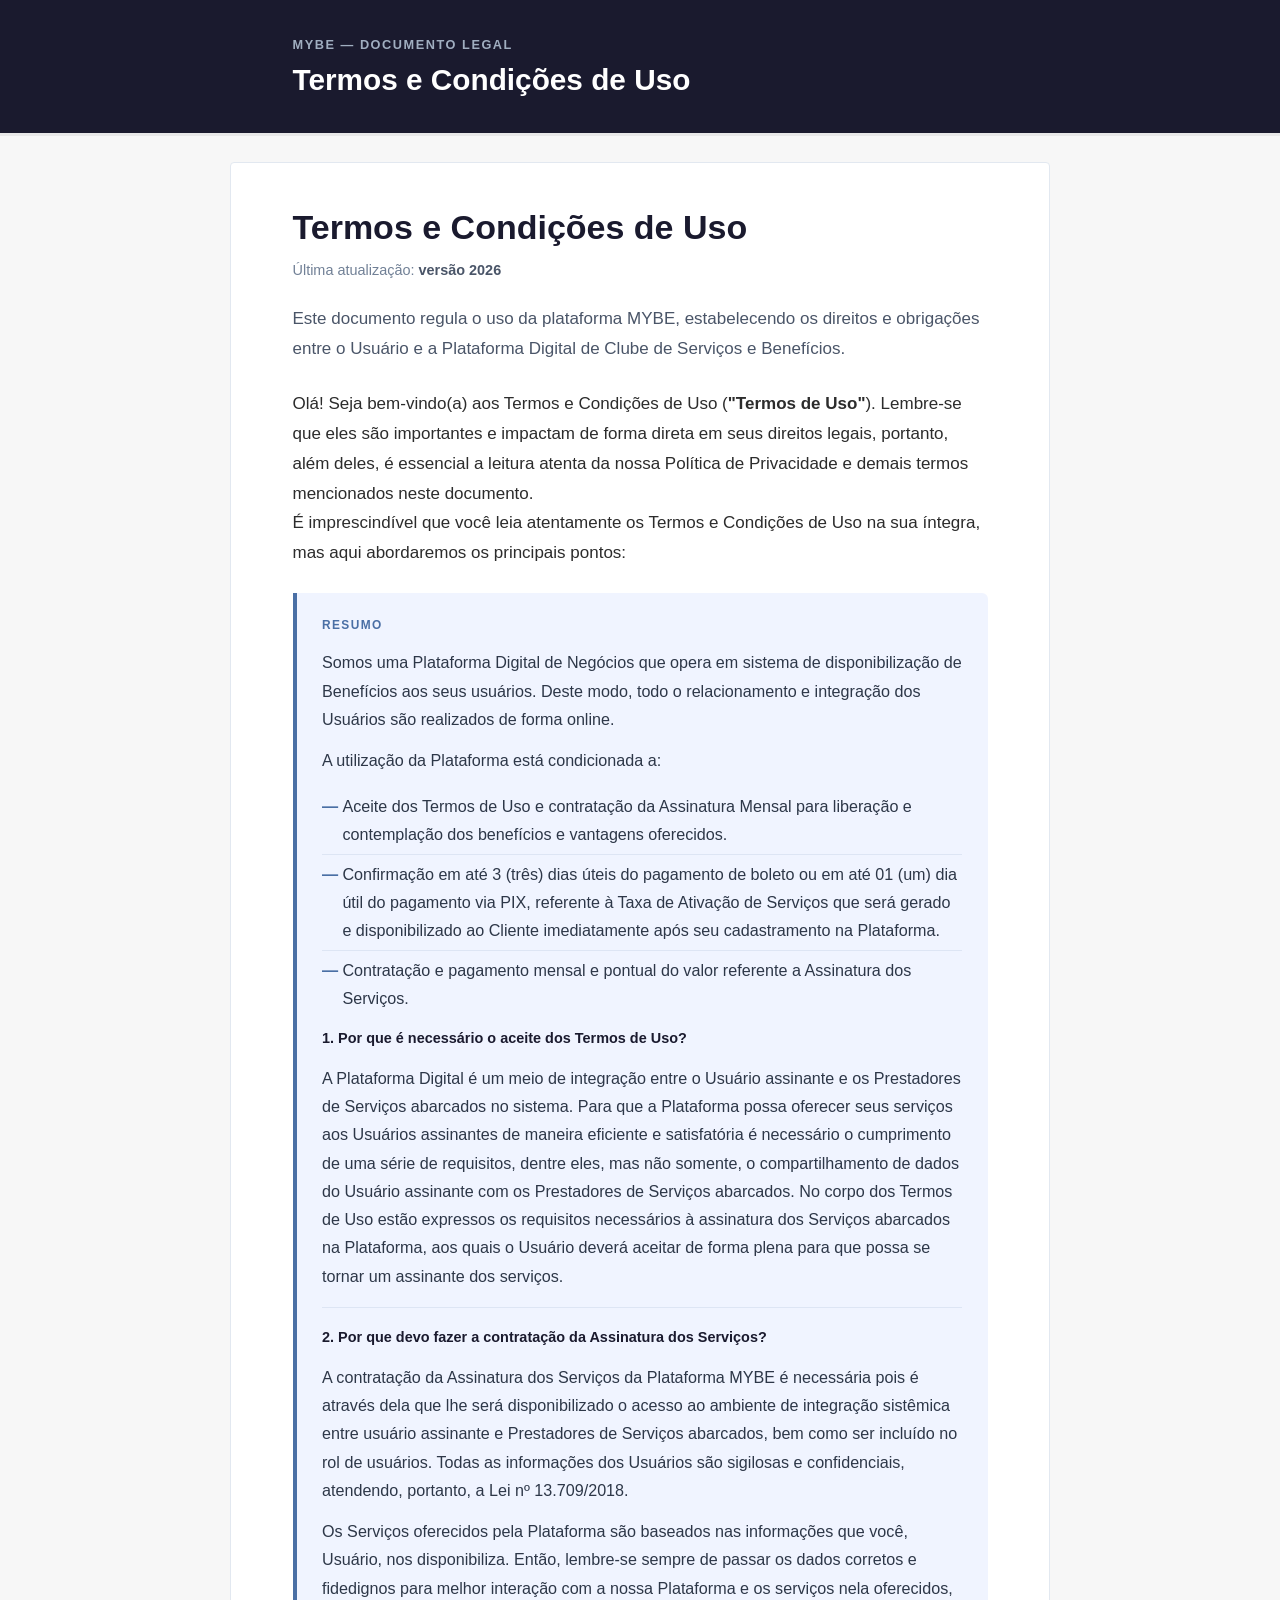
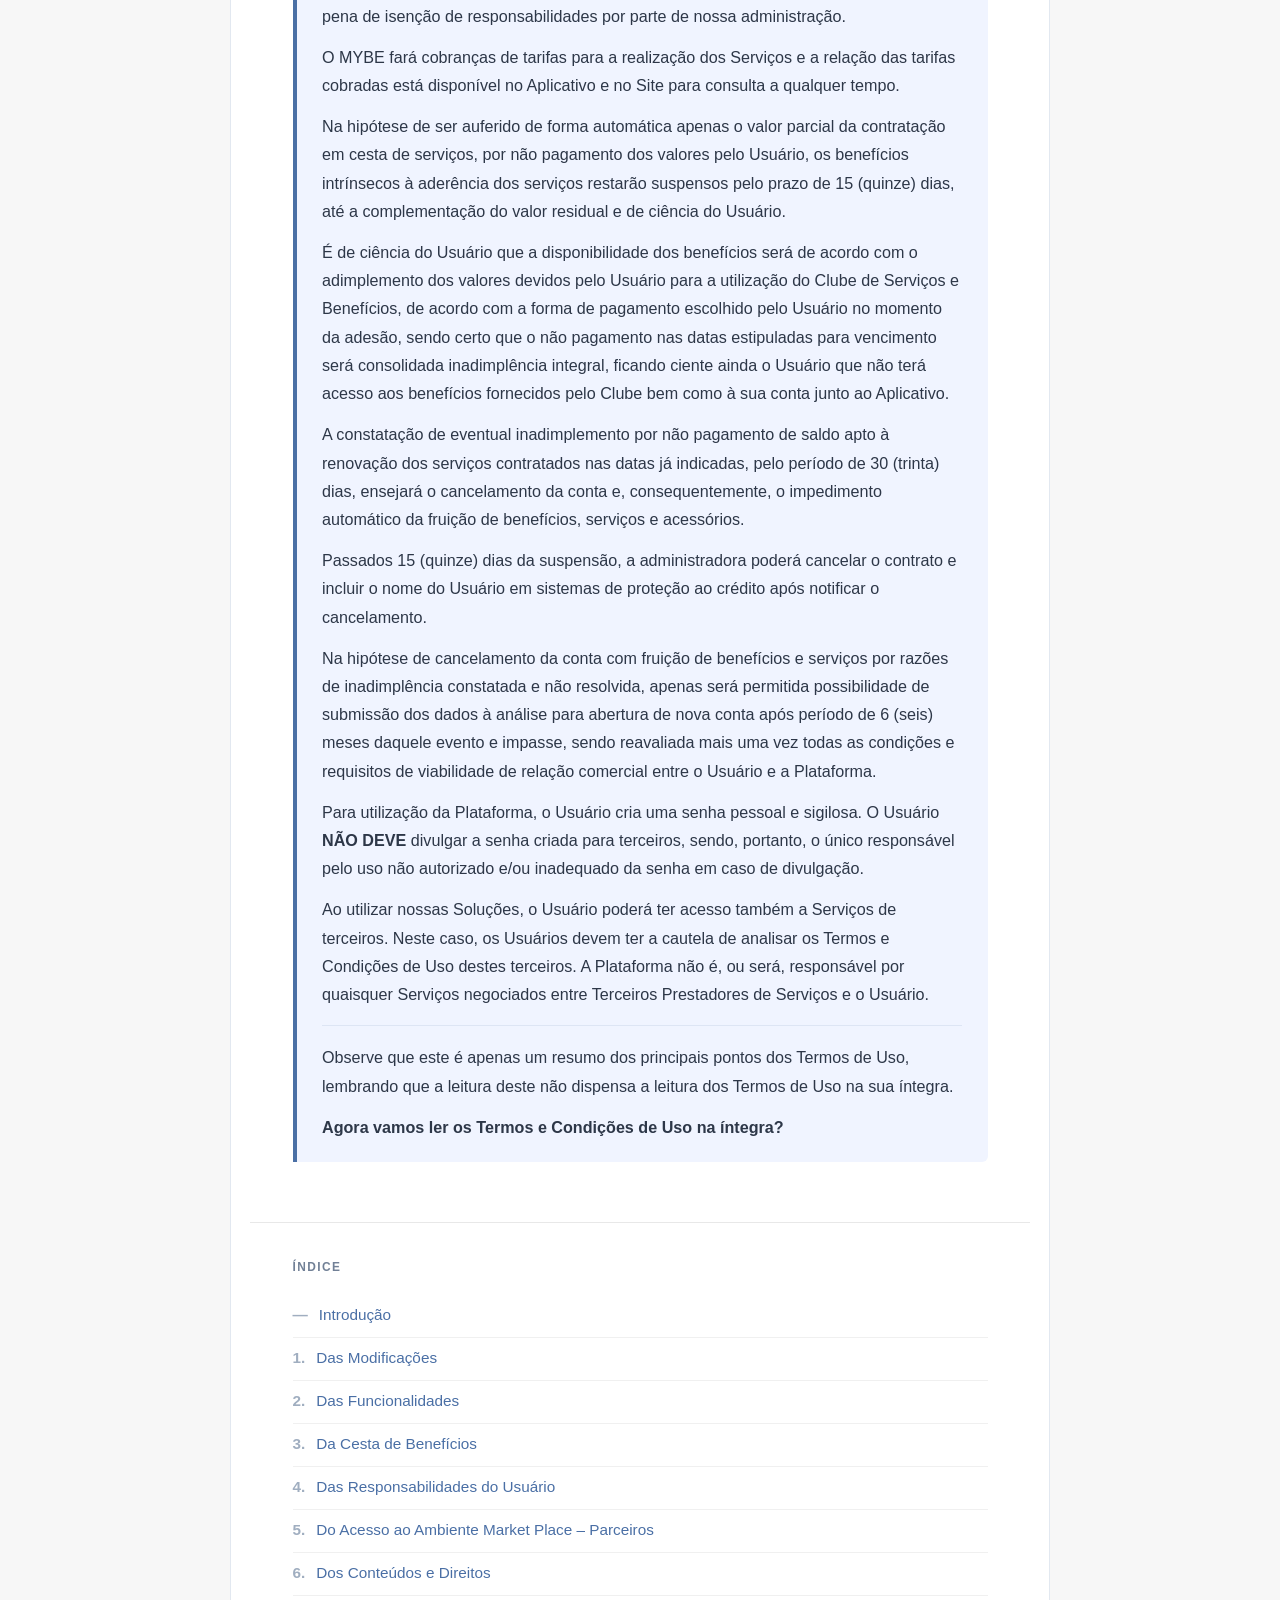
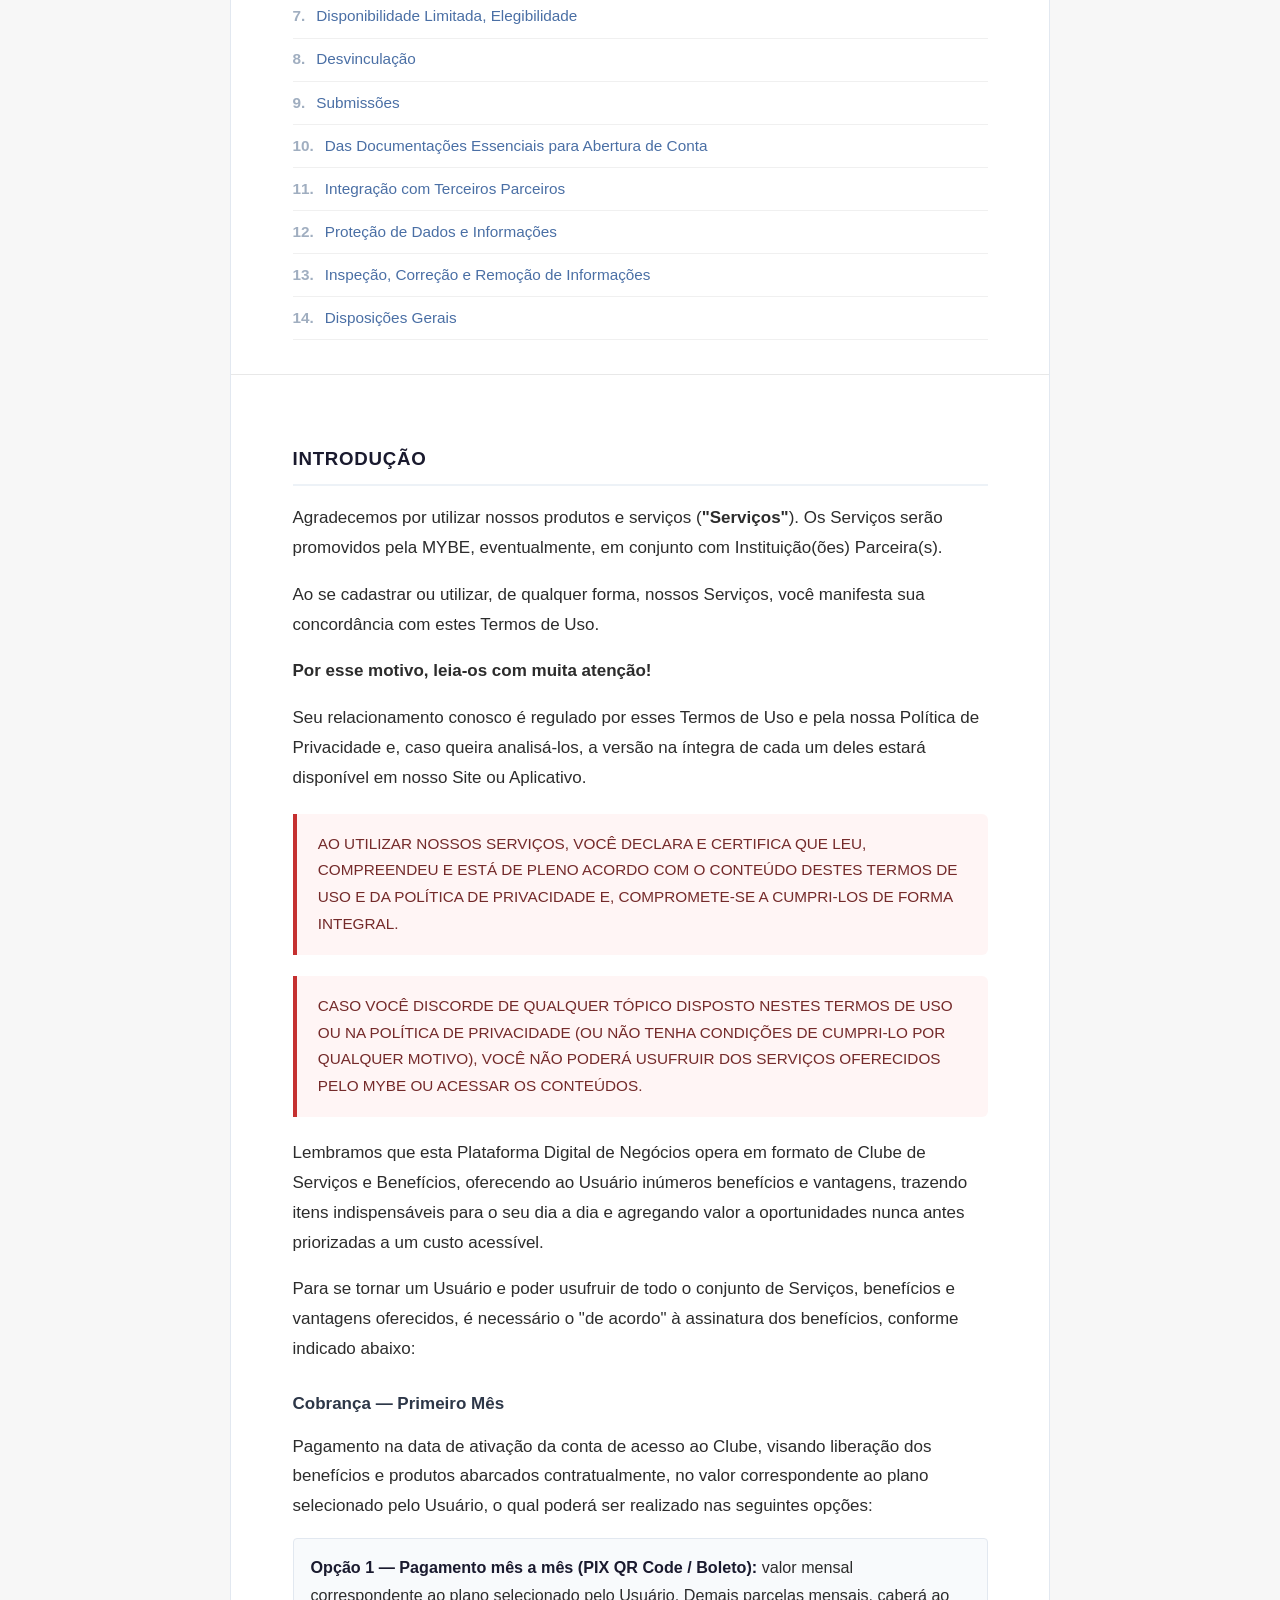
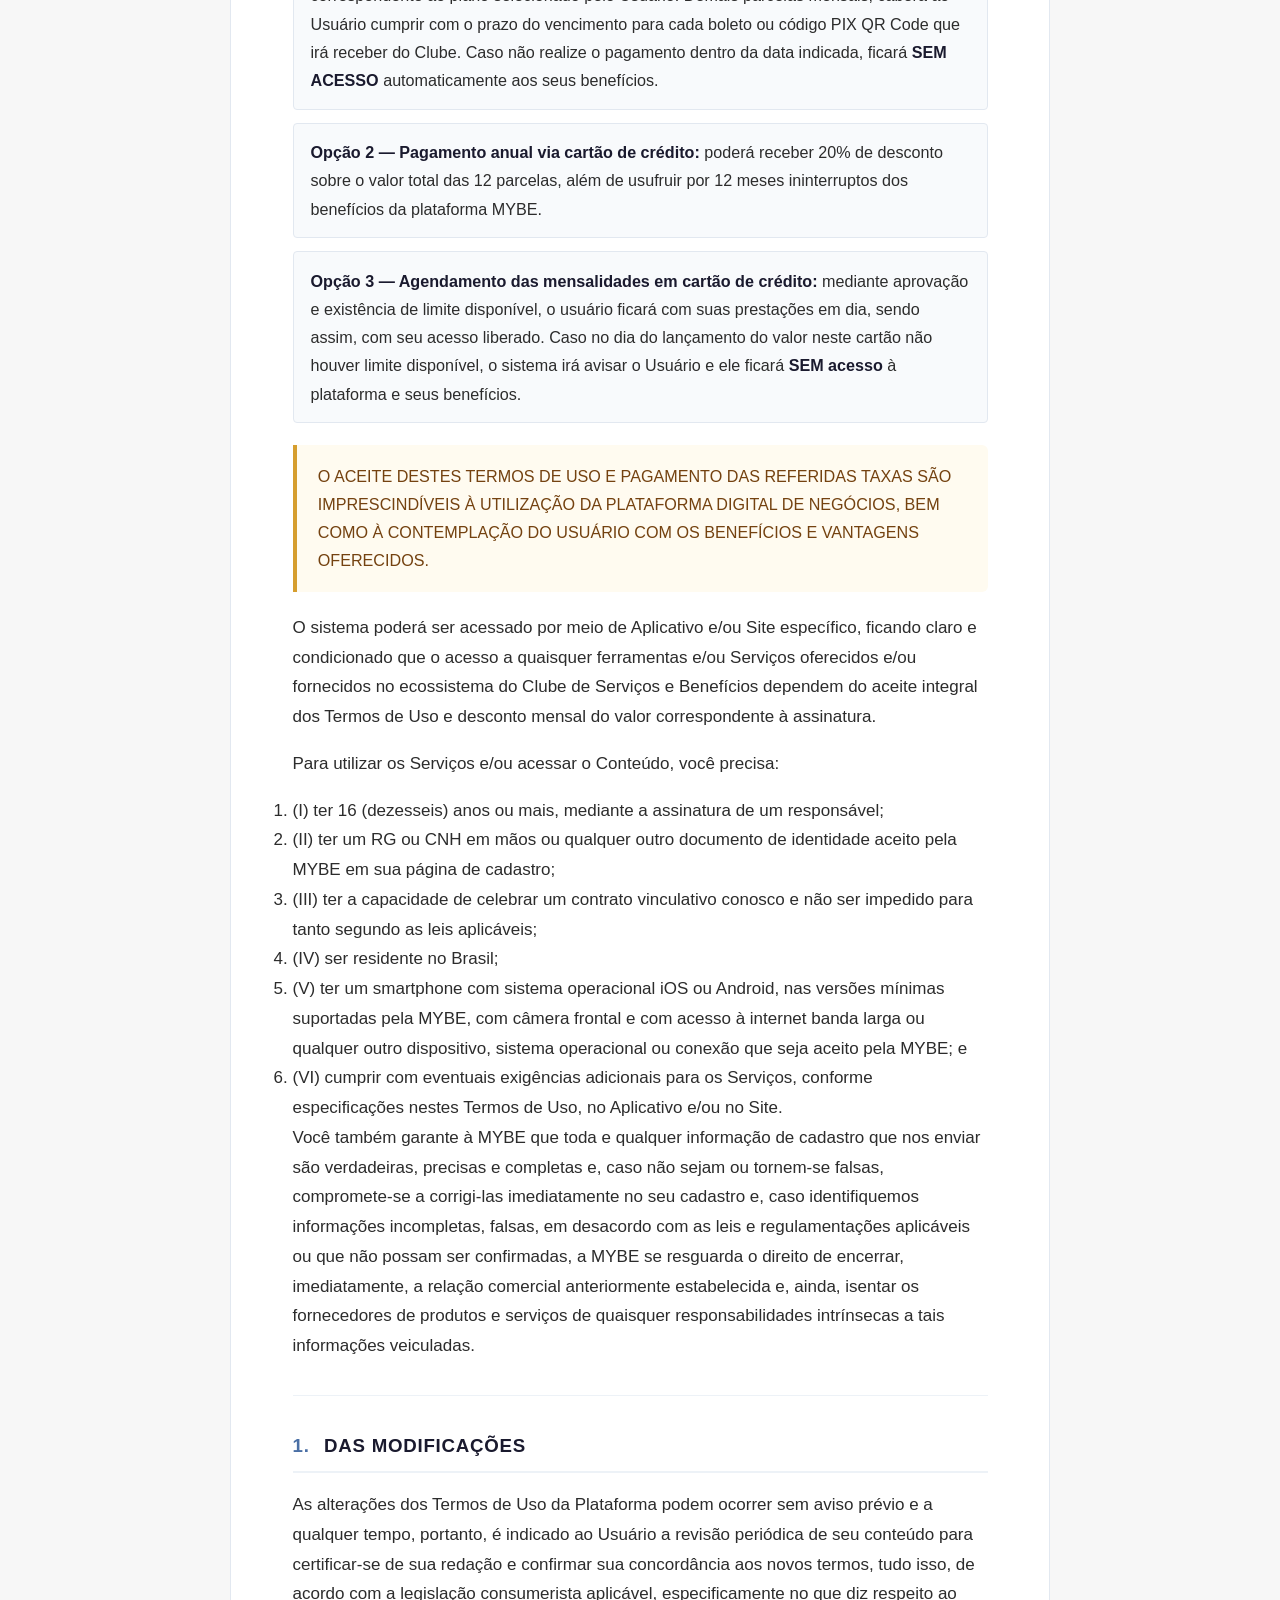
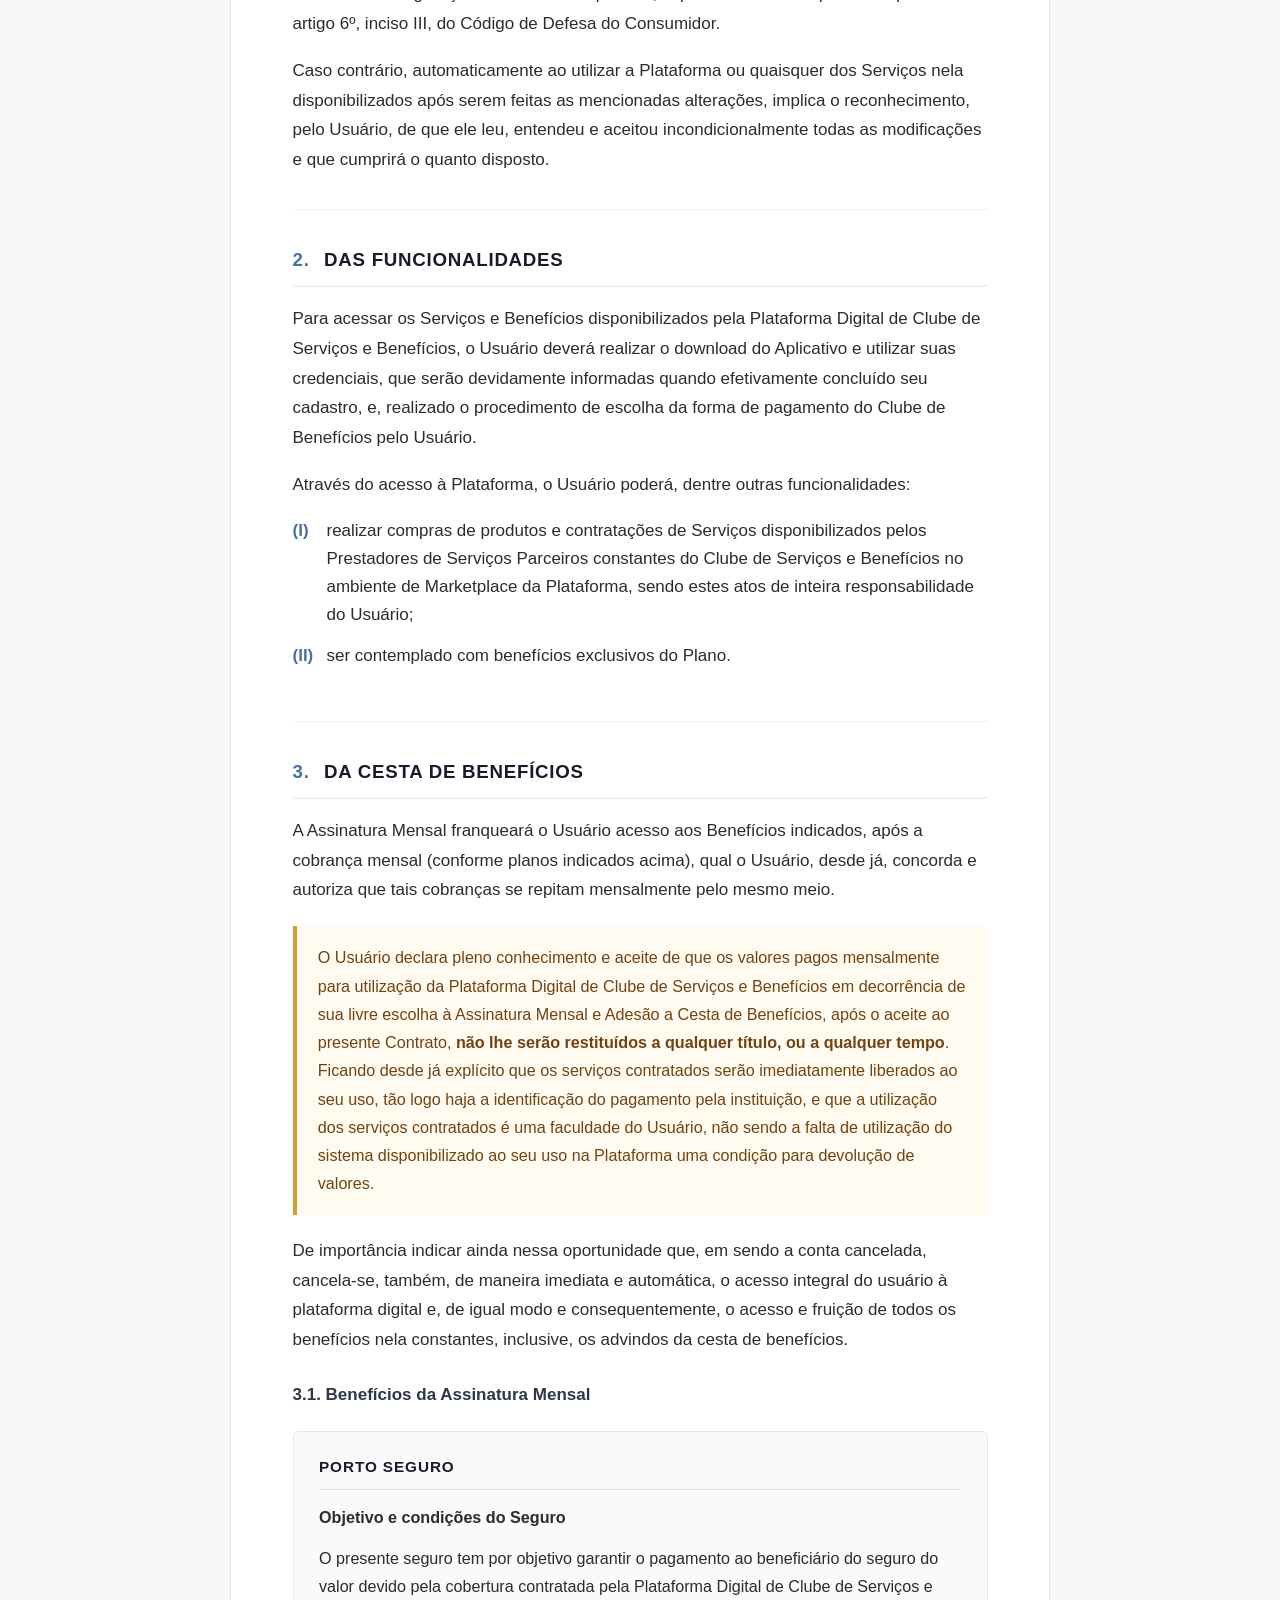
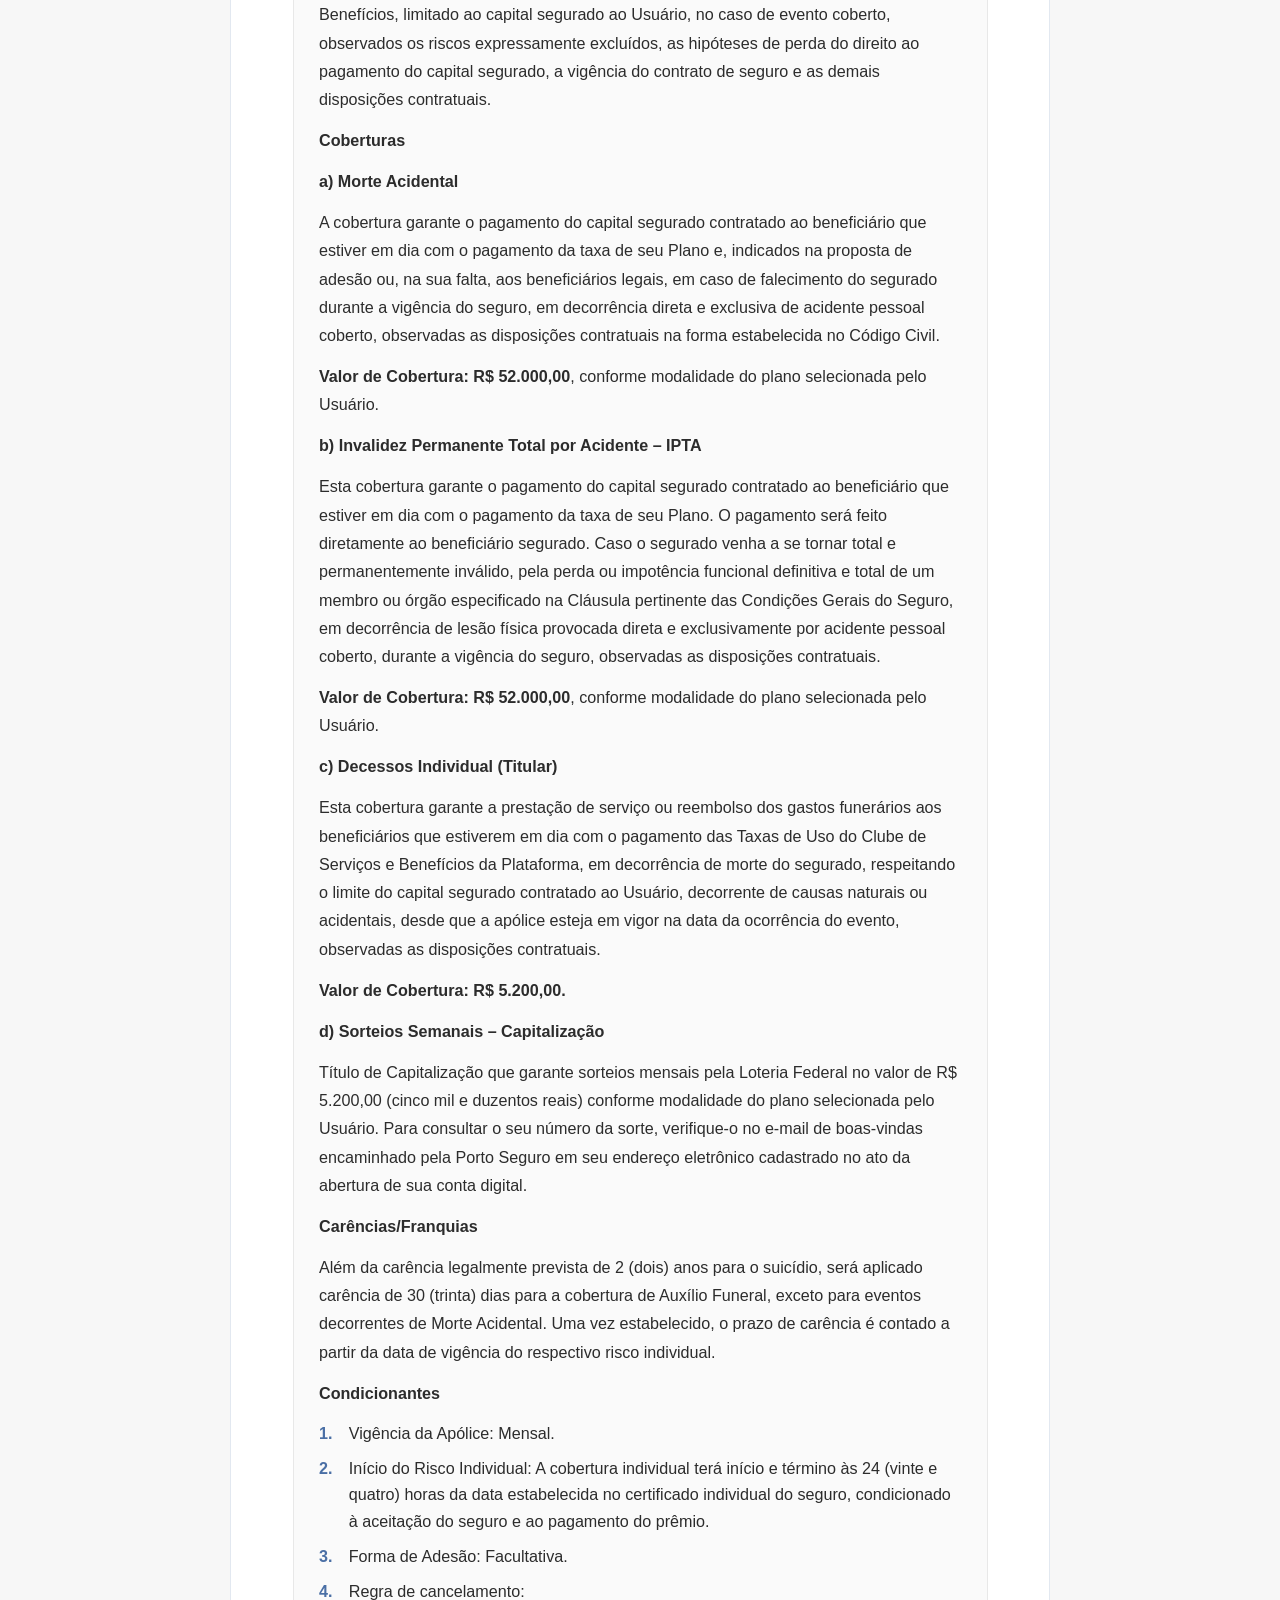
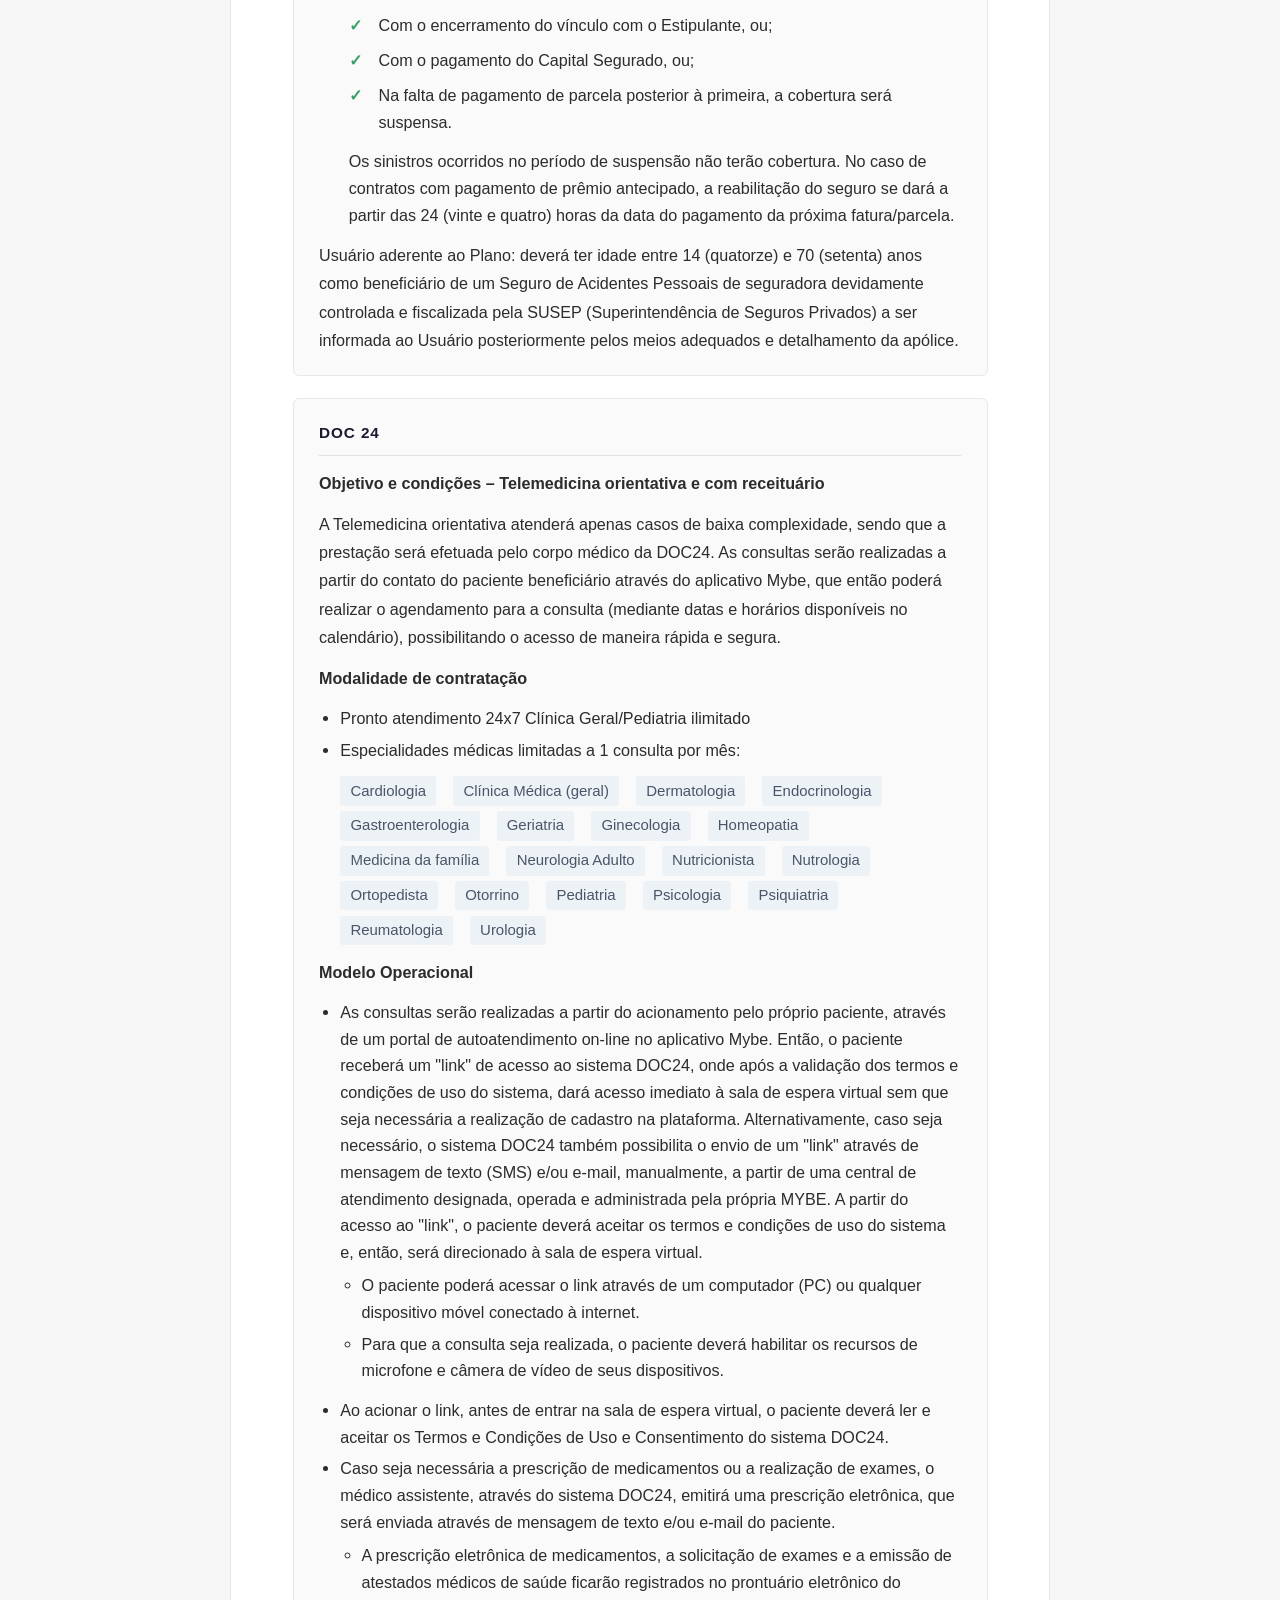
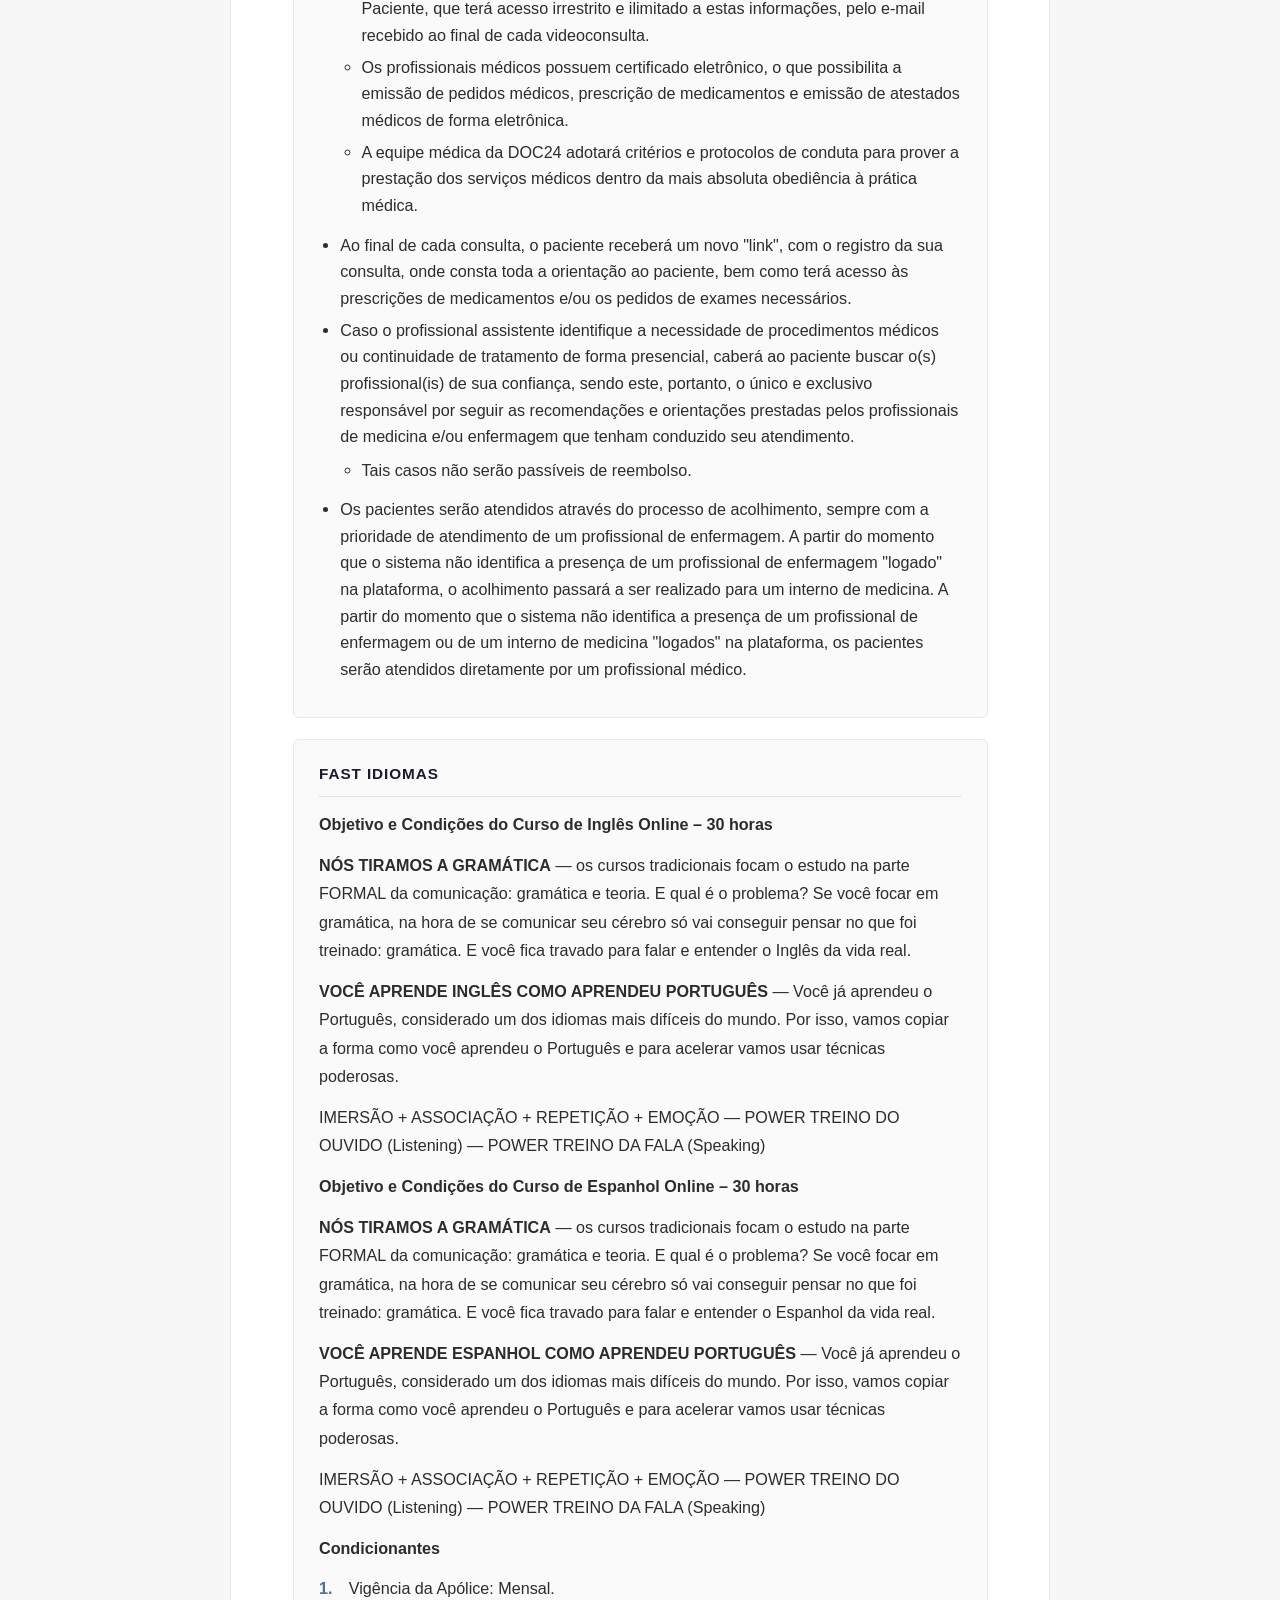
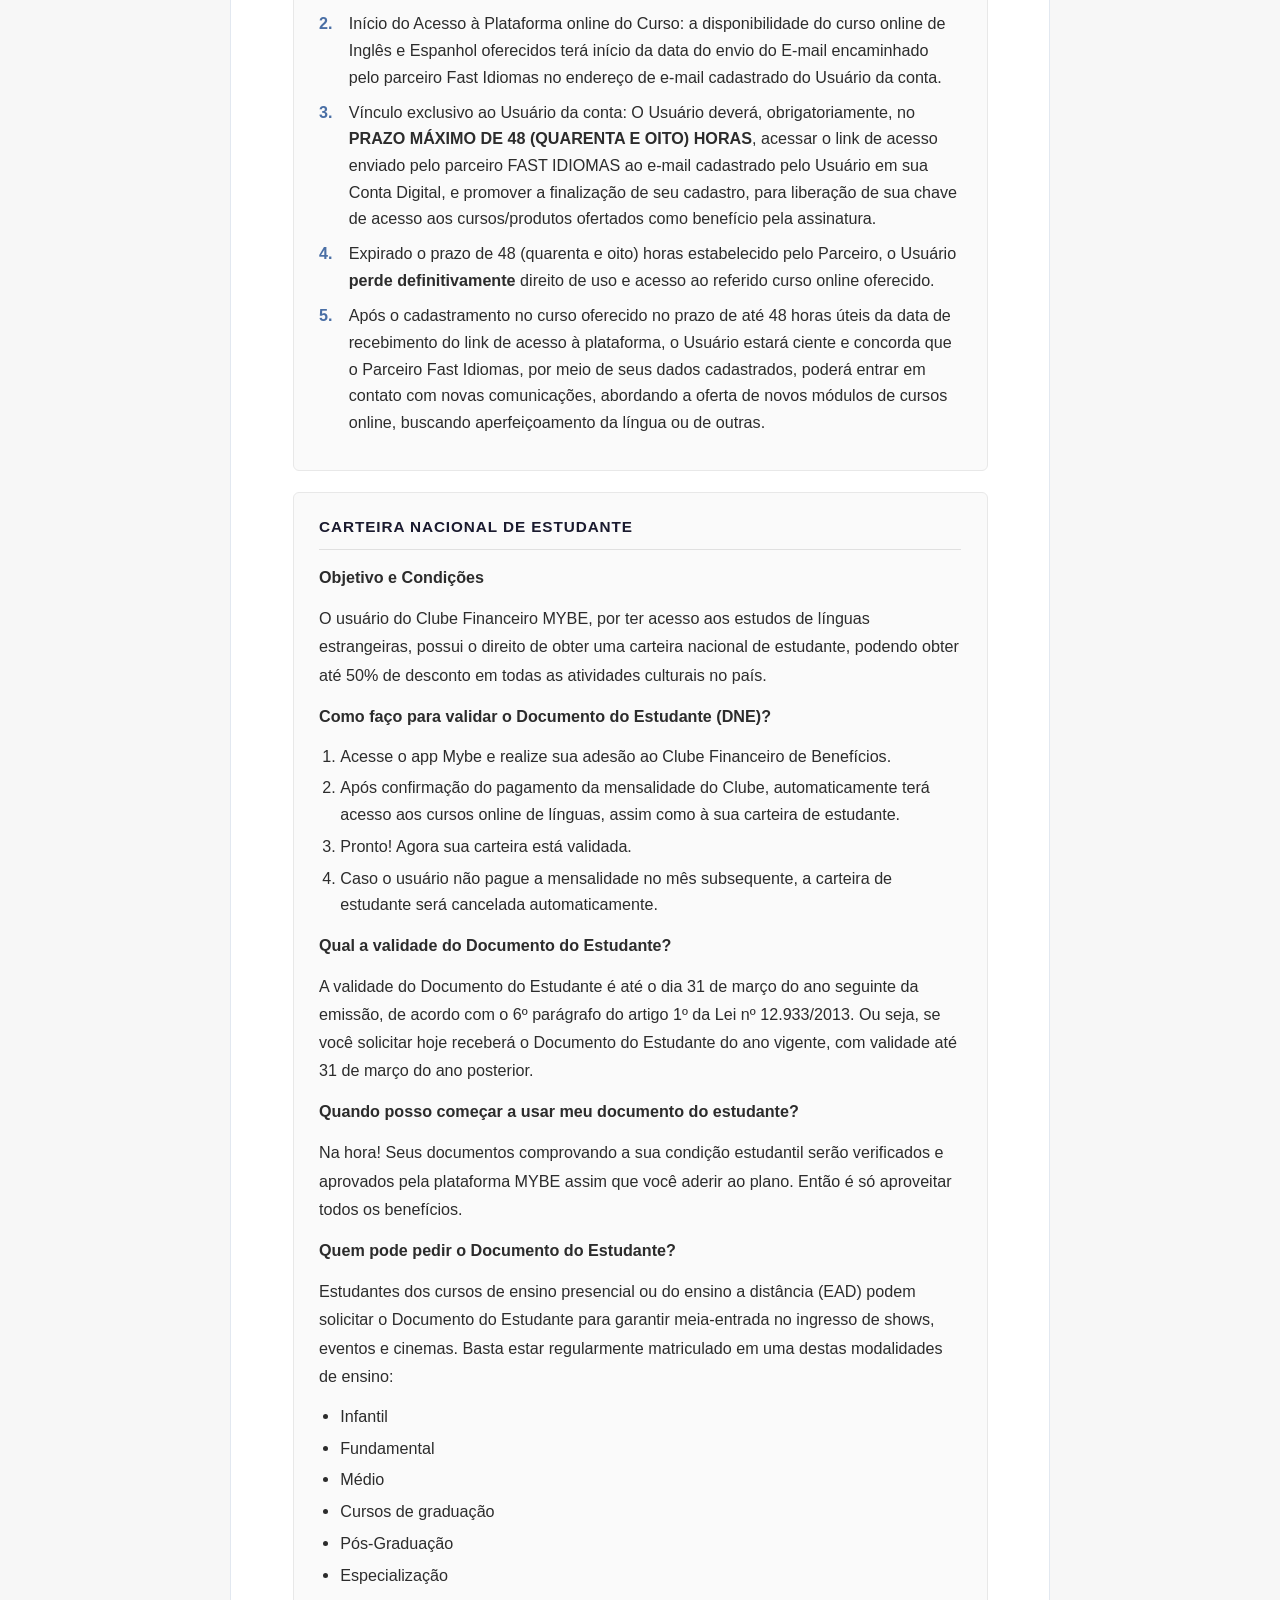
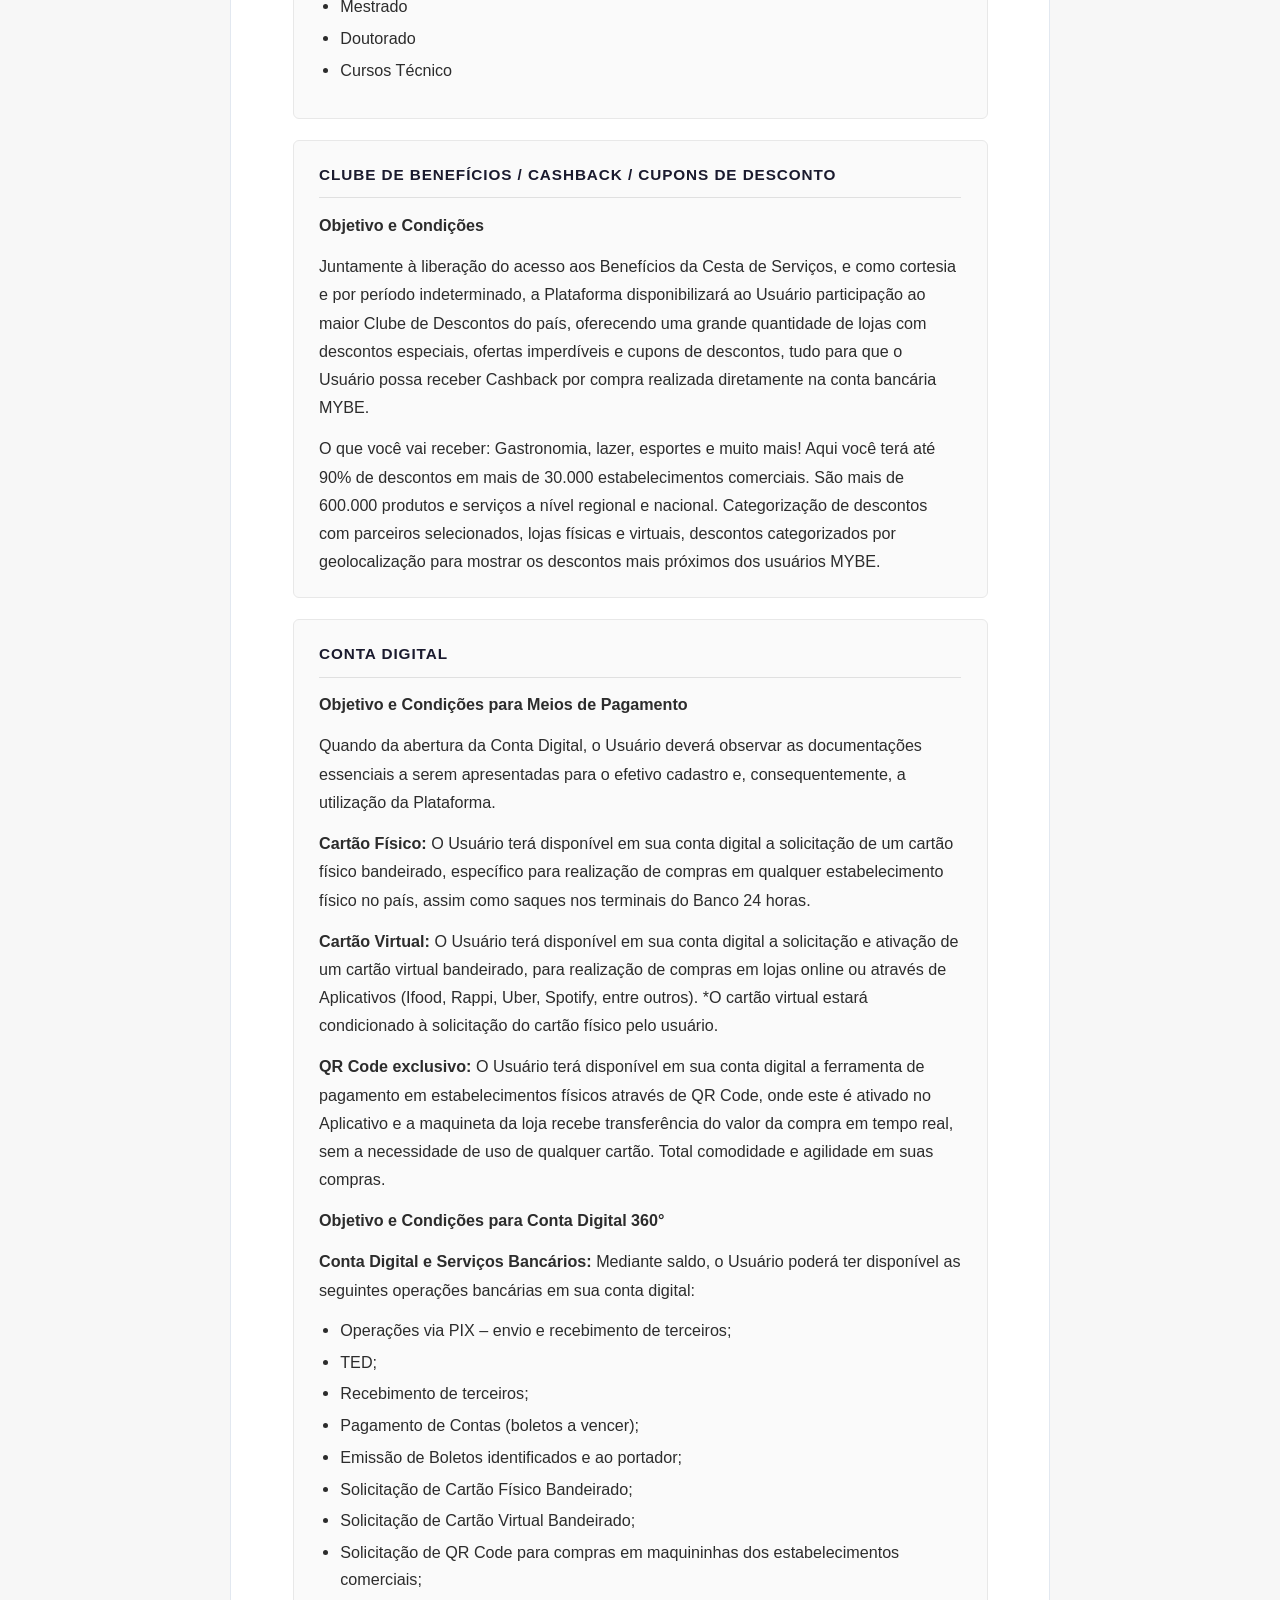
==== index.html @ 791104f6 "fix: name" ====
<!DOCTYPE html>
<html lang="pt-BR">
<head>
  <meta charset="UTF-8" />
  <meta name="viewport" content="width=device-width, initial-scale=1.0" />

  <!-- [REUSE] Change this title per document -->
  <title>Termos e Condições de Uso — MYBE</title>

  <meta name="description" content="Termos e Condições de Uso da plataforma MYBE." />
  <meta name="robots" content="noindex, nofollow" />
  <link rel="stylesheet" href="style.css" />
</head>
<body>

  <!-- ══════════════════════════════════
       HEADER
       [REUSE] Update brand name and document title per document
       ══════════════════════════════════ -->
  <header class="site-header">
    <div class="page-wrapper">
      <span class="site-header__brand">MYBE — Documento Legal</span>
      <!-- [REUSE] Change h1 text per document -->
      <h1 class="site-header__title">Termos e Condições de Uso</h1>
    </div>
  </header>

  <main class="site-main">

    <!-- ══════════════════════════════════
         INTRO SECTION
         [REUSE] Update h2, date, and lead sentence per document
         ══════════════════════════════════ -->
    <section class="intro-section" aria-labelledby="doc-title">
      <div class="page-wrapper">

        <!-- [REUSE] Change per document -->
        <h2 class="intro-section__heading" id="doc-title">Termos e Condições de Uso</h2>

        <!-- [REUSE] Update this date per document version -->
        <p class="intro-section__meta">
          Última atualização: <time datetime="2026-01-01">versão 2026</time>
        </p>

        <p class="intro-section__lead">
          Este documento regula o uso da plataforma MYBE, estabelecendo os direitos e
          obrigações entre o Usuário e a Plataforma Digital de Clube de Serviços e Benefícios.
        </p>

        <p>
          Olá! Seja bem-vindo(a) aos Termos e Condições de Uso (<strong>"Termos de Uso"</strong>).
          Lembre-se que eles são importantes e impactam de forma direta em seus direitos legais,
          portanto, além deles, é essencial a leitura atenta da nossa Política de Privacidade e
          demais termos mencionados neste documento.
        </p>

        <p>
          É imprescindível que você leia atentamente os Termos e Condições de Uso na sua íntegra,
          mas aqui abordaremos os principais pontos:
        </p>

        <!-- RESUMO callout -->
        <aside class="callout-summary" aria-label="Resumo dos principais pontos">
          <p class="callout-summary__title">Resumo</p>
          <div class="callout-summary__body">

            <p>
              Somos uma Plataforma Digital de Negócios que opera em sistema de disponibilização de
              Benefícios aos seus usuários. Deste modo, todo o relacionamento e integração dos
              Usuários são realizados de forma online.
            </p>

            <p>A utilização da Plataforma está condicionada a:</p>

            <ul>
              <li>
                Aceite dos Termos de Uso e contratação da Assinatura Mensal para liberação e
                contemplação dos benefícios e vantagens oferecidos.
              </li>
              <li>
                Confirmação em até 3 (três) dias úteis do pagamento de boleto ou em até 01 (um)
                dia útil do pagamento via PIX, referente à Taxa de Ativação de Serviços que será
                gerado e disponibilizado ao Cliente imediatamente após seu cadastramento na Plataforma.
              </li>
              <li>
                Contratação e pagamento mensal e pontual do valor referente a Assinatura dos Serviços.
              </li>
            </ul>

            <div class="callout-summary__item">
              <p class="callout-summary__item-title">1. Por que é necessário o aceite dos Termos de Uso?</p>
              <p>
                A Plataforma Digital é um meio de integração entre o Usuário assinante e os
                Prestadores de Serviços abarcados no sistema. Para que a Plataforma possa oferecer
                seus serviços aos Usuários assinantes de maneira eficiente e satisfatória é necessário
                o cumprimento de uma série de requisitos, dentre eles, mas não somente, o
                compartilhamento de dados do Usuário assinante com os Prestadores de Serviços abarcados.
                No corpo dos Termos de Uso estão expressos os requisitos necessários à assinatura dos
                Serviços abarcados na Plataforma, aos quais o Usuário deverá aceitar de forma plena
                para que possa se tornar um assinante dos serviços.
              </p>
            </div>

            <div class="callout-summary__item">
              <p class="callout-summary__item-title">2. Por que devo fazer a contratação da Assinatura dos Serviços?</p>
              <p>
                A contratação da Assinatura dos Serviços da Plataforma MYBE é necessária pois é
                através dela que lhe será disponibilizado o acesso ao ambiente de integração sistêmica
                entre usuário assinante e Prestadores de Serviços abarcados, bem como ser incluído no
                rol de usuários. Todas as informações dos Usuários são sigilosas e confidenciais,
                atendendo, portanto, a Lei nº 13.709/2018.
              </p>
              <p>
                Os Serviços oferecidos pela Plataforma são baseados nas informações que você, Usuário,
                nos disponibiliza. Então, lembre-se sempre de passar os dados corretos e fidedignos
                para melhor interação com a nossa Plataforma e os serviços nela oferecidos, pena de
                isenção de responsabilidades por parte de nossa administração.
              </p>
              <p>
                O MYBE fará cobranças de tarifas para a realização dos Serviços e a relação das tarifas
                cobradas está disponível no Aplicativo e no Site para consulta a qualquer tempo.
              </p>
              <p>
                Na hipótese de ser auferido de forma automática apenas o valor parcial da contratação
                em cesta de serviços, por não pagamento dos valores pelo Usuário, os benefícios
                intrínsecos à aderência dos serviços restarão suspensos pelo prazo de 15 (quinze) dias,
                até a complementação do valor residual e de ciência do Usuário.
              </p>
              <p>
                É de ciência do Usuário que a disponibilidade dos benefícios será de acordo com o
                adimplemento dos valores devidos pelo Usuário para a utilização do Clube de Serviços e
                Benefícios, de acordo com a forma de pagamento escolhido pelo Usuário no momento da
                adesão, sendo certo que o não pagamento nas datas estipuladas para vencimento será
                consolidada inadimplência integral, ficando ciente ainda o Usuário que não terá acesso
                aos benefícios fornecidos pelo Clube bem como à sua conta junto ao Aplicativo.
              </p>
              <p>
                A constatação de eventual inadimplemento por não pagamento de saldo apto à renovação
                dos serviços contratados nas datas já indicadas, pelo período de 30 (trinta) dias,
                ensejará o cancelamento da conta e, consequentemente, o impedimento automático da
                fruição de benefícios, serviços e acessórios.
              </p>
              <p>
                Passados 15 (quinze) dias da suspensão, a administradora poderá cancelar o contrato
                e incluir o nome do Usuário em sistemas de proteção ao crédito após notificar o
                cancelamento.
              </p>
              <p>
                Na hipótese de cancelamento da conta com fruição de benefícios e serviços por razões
                de inadimplência constatada e não resolvida, apenas será permitida possibilidade de
                submissão dos dados à análise para abertura de nova conta após período de 6 (seis)
                meses daquele evento e impasse, sendo reavaliada mais uma vez todas as condições e
                requisitos de viabilidade de relação comercial entre o Usuário e a Plataforma.
              </p>
              <p>
                Para utilização da Plataforma, o Usuário cria uma senha pessoal e sigilosa. O Usuário
                <strong>NÃO DEVE</strong> divulgar a senha criada para terceiros, sendo, portanto, o único
                responsável pelo uso não autorizado e/ou inadequado da senha em caso de divulgação.
              </p>
              <p>
                Ao utilizar nossas Soluções, o Usuário poderá ter acesso também a Serviços de terceiros.
                Neste caso, os Usuários devem ter a cautela de analisar os Termos e Condições de Uso
                destes terceiros. A Plataforma não é, ou será, responsável por quaisquer Serviços
                negociados entre Terceiros Prestadores de Serviços e o Usuário.
              </p>
            </div>

            <p>
              Observe que este é apenas um resumo dos principais pontos dos Termos de Uso, lembrando
              que a leitura deste não dispensa a leitura dos Termos de Uso na sua íntegra.
            </p>
            <p><strong>Agora vamos ler os Termos e Condições de Uso na íntegra?</strong></p>

          </div>
        </aside>

      </div>
    </section>

    <!-- ══════════════════════════════════
         TABLE OF CONTENTS
         [REUSE] Update anchor links and labels to match sections of each document
         ══════════════════════════════════ -->
    <nav class="toc-section" aria-label="Índice do documento">
      <div class="page-wrapper">
        <h2 class="toc__heading">Índice</h2>
        <ol class="toc__list">
          <li><a href="#introducao"><span class="toc__num">—</span> Introdução</a></li>
          <li><a href="#sec-1"><span class="toc__num">1.</span> Das Modificações</a></li>
          <li><a href="#sec-2"><span class="toc__num">2.</span> Das Funcionalidades</a></li>
          <li><a href="#sec-3"><span class="toc__num">3.</span> Da Cesta de Benefícios</a></li>
          <li><a href="#sec-4"><span class="toc__num">4.</span> Das Responsabilidades do Usuário</a></li>
          <li><a href="#sec-5"><span class="toc__num">5.</span> Do Acesso ao Ambiente Market Place – Parceiros</a></li>
          <li><a href="#sec-6"><span class="toc__num">6.</span> Dos Conteúdos e Direitos</a></li>
          <li><a href="#sec-7"><span class="toc__num">7.</span> Disponibilidade Limitada, Elegibilidade</a></li>
          <li><a href="#sec-8"><span class="toc__num">8.</span> Desvinculação</a></li>
          <li><a href="#sec-9"><span class="toc__num">9.</span> Submissões</a></li>
          <li><a href="#sec-10"><span class="toc__num">10.</span> Das Documentações Essenciais para Abertura de Conta</a></li>
          <li><a href="#sec-11"><span class="toc__num">11.</span> Integração com Terceiros Parceiros</a></li>
          <li><a href="#sec-12"><span class="toc__num">12.</span> Proteção de Dados e Informações</a></li>
          <li><a href="#sec-13"><span class="toc__num">13.</span> Inspeção, Correção e Remoção de Informações</a></li>
          <li><a href="#sec-14"><span class="toc__num">14.</span> Disposições Gerais</a></li>
        </ol>
      </div>
    </nav>

    <!-- ══════════════════════════════════
         MAIN CONTENT BODY
         [REUSE] Replace everything inside content-body with the new document's sections
         ══════════════════════════════════ -->
    <article class="content-body">
      <div class="page-wrapper">

        <!-- INTRODUÇÃO -->
        <section class="intro-body-section" id="introducao" aria-labelledby="heading-introducao">
          <h2 class="intro-body-section__heading" id="heading-introducao">Introdução</h2>

          <p>
            Agradecemos por utilizar nossos produtos e serviços (<strong>"Serviços"</strong>). Os Serviços
            serão promovidos pela MYBE, eventualmente, em conjunto com Instituição(ões) Parceira(s).
          </p>

          <p>
            Ao se cadastrar ou utilizar, de qualquer forma, nossos Serviços, você manifesta sua
            concordância com estes Termos de Uso.
          </p>

          <p><strong>Por esse motivo, leia-os com muita atenção!</strong></p>

          <p>
            Seu relacionamento conosco é regulado por esses Termos de Uso e pela nossa Política de
            Privacidade e, caso queira analisá-los, a versão na íntegra de cada um deles estará
            disponível em nosso Site ou Aplicativo.
          </p>

          <div class="callout-critical">
            AO UTILIZAR NOSSOS SERVIÇOS, VOCÊ DECLARA E CERTIFICA QUE LEU, COMPREENDEU E ESTÁ DE
            PLENO ACORDO COM O CONTEÚDO DESTES TERMOS DE USO E DA POLÍTICA DE PRIVACIDADE E,
            COMPROMETE-SE A CUMPRI-LOS DE FORMA INTEGRAL.
          </div>

          <div class="callout-critical">
            CASO VOCÊ DISCORDE DE QUALQUER TÓPICO DISPOSTO NESTES TERMOS DE USO OU NA POLÍTICA DE
            PRIVACIDADE (OU NÃO TENHA CONDIÇÕES DE CUMPRI-LO POR QUALQUER MOTIVO), VOCÊ NÃO PODERÁ
            USUFRUIR DOS SERVIÇOS OFERECIDOS PELO MYBE OU ACESSAR OS CONTEÚDOS.
          </div>

          <p>
            Lembramos que esta Plataforma Digital de Negócios opera em formato de Clube de Serviços
            e Benefícios, oferecendo ao Usuário inúmeros benefícios e vantagens, trazendo itens
            indispensáveis para o seu dia a dia e agregando valor a oportunidades nunca antes
            priorizadas a um custo acessível.
          </p>

          <p>
            Para se tornar um Usuário e poder usufruir de todo o conjunto de Serviços, benefícios e
            vantagens oferecidos, é necessário o "de acordo" à assinatura dos benefícios, conforme
            indicado abaixo:
          </p>

          <h3 class="doc-section__subheading">Cobrança — Primeiro Mês</h3>

          <p>
            Pagamento na data de ativação da conta de acesso ao Clube, visando liberação dos
            benefícios e produtos abarcados contratualmente, no valor correspondente ao plano
            selecionado pelo Usuário, o qual poderá ser realizado nas seguintes opções:
          </p>

          <div class="payment-option">
            <strong>Opção 1 — Pagamento mês a mês (PIX QR Code / Boleto):</strong> valor mensal
            correspondente ao plano selecionado pelo Usuário. Demais parcelas mensais, caberá ao
            Usuário cumprir com o prazo do vencimento para cada boleto ou código PIX QR Code que
            irá receber do Clube. Caso não realize o pagamento dentro da data indicada, ficará
            <strong>SEM ACESSO</strong> automaticamente aos seus benefícios.
          </div>

          <div class="payment-option">
            <strong>Opção 2 — Pagamento anual via cartão de crédito:</strong> poderá receber 20%
            de desconto sobre o valor total das 12 parcelas, além de usufruir por 12 meses
            ininterruptos dos benefícios da plataforma MYBE.
          </div>

          <div class="payment-option">
            <strong>Opção 3 — Agendamento das mensalidades em cartão de crédito:</strong> mediante
            aprovação e existência de limite disponível, o usuário ficará com suas prestações em dia,
            sendo assim, com seu acesso liberado. Caso no dia do lançamento do valor neste cartão não
            houver limite disponível, o sistema irá avisar o Usuário e ele ficará <strong>SEM acesso</strong>
            à plataforma e seus benefícios.
          </div>

          <div class="callout-warning">
            O ACEITE DESTES TERMOS DE USO E PAGAMENTO DAS REFERIDAS TAXAS SÃO IMPRESCINDÍVEIS À
            UTILIZAÇÃO DA PLATAFORMA DIGITAL DE NEGÓCIOS, BEM COMO À CONTEMPLAÇÃO DO USUÁRIO COM
            OS BENEFÍCIOS E VANTAGENS OFERECIDOS.
          </div>

          <p>
            O sistema poderá ser acessado por meio de Aplicativo e/ou Site específico, ficando claro
            e condicionado que o acesso a quaisquer ferramentas e/ou Serviços oferecidos e/ou
            fornecidos no ecossistema do Clube de Serviços e Benefícios dependem do aceite integral
            dos Termos de Uso e desconto mensal do valor correspondente à assinatura.
          </p>

          <p>Para utilizar os Serviços e/ou acessar o Conteúdo, você precisa:</p>

          <ol class="numbered-items">
            <li><span class="item-label">(I)</span> ter 16 (dezesseis) anos ou mais, mediante a assinatura de um responsável;</li>
            <li><span class="item-label">(II)</span> ter um RG ou CNH em mãos ou qualquer outro documento de identidade aceito pela MYBE em sua página de cadastro;</li>
            <li><span class="item-label">(III)</span> ter a capacidade de celebrar um contrato vinculativo conosco e não ser impedido para tanto segundo as leis aplicáveis;</li>
            <li><span class="item-label">(IV)</span> ser residente no Brasil;</li>
            <li><span class="item-label">(V)</span> ter um smartphone com sistema operacional iOS ou Android, nas versões mínimas suportadas pela MYBE, com câmera frontal e com acesso à internet banda larga ou qualquer outro dispositivo, sistema operacional ou conexão que seja aceito pela MYBE; e</li>
            <li><span class="item-label">(VI)</span> cumprir com eventuais exigências adicionais para os Serviços, conforme especificações nestes Termos de Uso, no Aplicativo e/ou no Site.</li>
          </ol>

          <p>
            Você também garante à MYBE que toda e qualquer informação de cadastro que nos enviar são
            verdadeiras, precisas e completas e, caso não sejam ou tornem-se falsas, compromete-se a
            corrigi-las imediatamente no seu cadastro e, caso identifiquemos informações incompletas,
            falsas, em desacordo com as leis e regulamentações aplicáveis ou que não possam ser
            confirmadas, a MYBE se resguarda o direito de encerrar, imediatamente, a relação comercial
            anteriormente estabelecida e, ainda, isentar os fornecedores de produtos e serviços de
            quaisquer responsabilidades intrínsecas a tais informações veiculadas.
          </p>
        </section>

        <!-- SEÇÃO 1 -->
        <section class="doc-section" id="sec-1" aria-labelledby="heading-sec-1">
          <h2 class="doc-section__heading" id="heading-sec-1">
            <span class="section-num">1.</span> Das Modificações
          </h2>

          <p>
            As alterações dos Termos de Uso da Plataforma podem ocorrer sem aviso prévio e a qualquer
            tempo, portanto, é indicado ao Usuário a revisão periódica de seu conteúdo para
            certificar-se de sua redação e confirmar sua concordância aos novos termos, tudo isso,
            de acordo com a legislação consumerista aplicável, especificamente no que diz respeito ao
            artigo 6º, inciso III, do Código de Defesa do Consumidor.
          </p>

          <p>
            Caso contrário, automaticamente ao utilizar a Plataforma ou quaisquer dos Serviços nela
            disponibilizados após serem feitas as mencionadas alterações, implica o reconhecimento,
            pelo Usuário, de que ele leu, entendeu e aceitou incondicionalmente todas as modificações
            e que cumprirá o quanto disposto.
          </p>
        </section>

        <!-- SEÇÃO 2 -->
        <section class="doc-section" id="sec-2" aria-labelledby="heading-sec-2">
          <h2 class="doc-section__heading" id="heading-sec-2">
            <span class="section-num">2.</span> Das Funcionalidades
          </h2>

          <p>
            Para acessar os Serviços e Benefícios disponibilizados pela Plataforma Digital de Clube
            de Serviços e Benefícios, o Usuário deverá realizar o download do Aplicativo e utilizar
            suas credenciais, que serão devidamente informadas quando efetivamente concluído seu
            cadastro, e, realizado o procedimento de escolha da forma de pagamento do Clube de
            Benefícios pelo Usuário.
          </p>

          <p>
            Através do acesso à Plataforma, o Usuário poderá, dentre outras funcionalidades:
          </p>

          <ol class="numbered-items">
            <li>
              <span class="item-label">(I)</span> realizar compras de produtos e contratações de
              Serviços disponibilizados pelos Prestadores de Serviços Parceiros constantes do Clube
              de Serviços e Benefícios no ambiente de Marketplace da Plataforma, sendo estes atos
              de inteira responsabilidade do Usuário;
            </li>
            <li>
              <span class="item-label">(II)</span> ser contemplado com benefícios exclusivos do Plano.
            </li>
          </ol>
        </section>

        <!-- SEÇÃO 3 -->
        <section class="doc-section" id="sec-3" aria-labelledby="heading-sec-3">
          <h2 class="doc-section__heading" id="heading-sec-3">
            <span class="section-num">3.</span> Da Cesta de Benefícios
          </h2>

          <p>
            A Assinatura Mensal franqueará o Usuário acesso aos Benefícios indicados, após a cobrança
            mensal (conforme planos indicados acima), qual o Usuário, desde já, concorda e autoriza
            que tais cobranças se repitam mensalmente pelo mesmo meio.
          </p>

          <div class="callout-warning">
            O Usuário declara pleno conhecimento e aceite de que os valores pagos mensalmente para
            utilização da Plataforma Digital de Clube de Serviços e Benefícios em decorrência de sua
            livre escolha à Assinatura Mensal e Adesão a Cesta de Benefícios, após o aceite ao
            presente Contrato, <strong>não lhe serão restituídos a qualquer título, ou a qualquer tempo</strong>.
            Ficando desde já explícito que os serviços contratados serão imediatamente liberados ao
            seu uso, tão logo haja a identificação do pagamento pela instituição, e que a utilização
            dos serviços contratados é uma faculdade do Usuário, não sendo a falta de utilização do
            sistema disponibilizado ao seu uso na Plataforma uma condição para devolução de valores.
          </div>

          <p>
            De importância indicar ainda nessa oportunidade que, em sendo a conta cancelada,
            cancela-se, também, de maneira imediata e automática, o acesso integral do usuário à
            plataforma digital e, de igual modo e consequentemente, o acesso e fruição de todos os
            benefícios nela constantes, inclusive, os advindos da cesta de benefícios.
          </p>

          <!-- 3.1 -->
          <h3 class="doc-section__subheading" id="sec-3-1">3.1. Benefícios da Assinatura Mensal</h3>

          <!-- PORTO SEGURO -->
          <div class="benefit-block">
            <h4 class="benefit-block__title">Porto Seguro</h4>
            <p class="benefit-block__subtitle">Objetivo e condições do Seguro</p>
            <p>
              O presente seguro tem por objetivo garantir o pagamento ao beneficiário do seguro do
              valor devido pela cobertura contratada pela Plataforma Digital de Clube de Serviços e
              Benefícios, limitado ao capital segurado ao Usuário, no caso de evento coberto,
              observados os riscos expressamente excluídos, as hipóteses de perda do direito ao
              pagamento do capital segurado, a vigência do contrato de seguro e as demais disposições
              contratuais.
            </p>

            <p class="benefit-block__subtitle">Coberturas</p>

            <p><strong>a) Morte Acidental</strong></p>
            <p>
              A cobertura garante o pagamento do capital segurado contratado ao beneficiário que
              estiver em dia com o pagamento da taxa de seu Plano e, indicados na proposta de adesão
              ou, na sua falta, aos beneficiários legais, em caso de falecimento do segurado durante
              a vigência do seguro, em decorrência direta e exclusiva de acidente pessoal coberto,
              observadas as disposições contratuais na forma estabelecida no Código Civil.
            </p>
            <p><strong>Valor de Cobertura: R$ 52.000,00</strong>, conforme modalidade do plano selecionada pelo Usuário.</p>

            <p><strong>b) Invalidez Permanente Total por Acidente – IPTA</strong></p>
            <p>
              Esta cobertura garante o pagamento do capital segurado contratado ao beneficiário que
              estiver em dia com o pagamento da taxa de seu Plano. O pagamento será feito diretamente
              ao beneficiário segurado. Caso o segurado venha a se tornar total e permanentemente
              inválido, pela perda ou impotência funcional definitiva e total de um membro ou órgão
              especificado na Cláusula pertinente das Condições Gerais do Seguro, em decorrência de
              lesão física provocada direta e exclusivamente por acidente pessoal coberto, durante a
              vigência do seguro, observadas as disposições contratuais.
            </p>
            <p><strong>Valor de Cobertura: R$ 52.000,00</strong>, conforme modalidade do plano selecionada pelo Usuário.</p>

            <p><strong>c) Decessos Individual (Titular)</strong></p>
            <p>
              Esta cobertura garante a prestação de serviço ou reembolso dos gastos funerários aos
              beneficiários que estiverem em dia com o pagamento das Taxas de Uso do Clube de Serviços
              e Benefícios da Plataforma, em decorrência de morte do segurado, respeitando o limite do
              capital segurado contratado ao Usuário, decorrente de causas naturais ou acidentais,
              desde que a apólice esteja em vigor na data da ocorrência do evento, observadas as
              disposições contratuais.
            </p>
            <p><strong>Valor de Cobertura: R$ 5.200,00.</strong></p>

            <p><strong>d) Sorteios Semanais – Capitalização</strong></p>
            <p>
              Título de Capitalização que garante sorteios mensais pela Loteria Federal no valor de
              R$ 5.200,00 (cinco mil e duzentos reais) conforme modalidade do plano selecionada
              pelo Usuário. Para consultar o seu número da sorte, verifique-o no e-mail de
              boas-vindas encaminhado pela Porto Seguro em seu endereço eletrônico cadastrado no ato
              da abertura de sua conta digital.
            </p>

            <p class="benefit-block__subtitle">Carências/Franquias</p>
            <p>
              Além da carência legalmente prevista de 2 (dois) anos para o suicídio, será aplicado
              carência de 30 (trinta) dias para a cobertura de Auxílio Funeral, exceto para eventos
              decorrentes de Morte Acidental. Uma vez estabelecido, o prazo de carência é contado a
              partir da data de vigência do respectivo risco individual.
            </p>

            <p class="benefit-block__subtitle">Condicionantes</p>
            <ol class="condicionantes">
              <li><span class="cond-num">1.</span> Vigência da Apólice: Mensal.</li>
              <li><span class="cond-num">2.</span> Início do Risco Individual: A cobertura individual terá início e término às 24 (vinte e quatro) horas da data estabelecida no certificado individual do seguro, condicionado à aceitação do seguro e ao pagamento do prêmio.</li>
              <li><span class="cond-num">3.</span> Forma de Adesão: Facultativa.</li>
              <li>
                <span class="cond-num">4.</span> Regra de cancelamento:
                <ul class="checkmark-list">
                  <li>Com o encerramento do vínculo com o Estipulante, ou;</li>
                  <li>Com o pagamento do Capital Segurado, ou;</li>
                  <li>Na falta de pagamento de parcela posterior à primeira, a cobertura será suspensa.</li>
                </ul>
                <p>Os sinistros ocorridos no período de suspensão não terão cobertura. No caso de contratos com pagamento de prêmio antecipado, a reabilitação do seguro se dará a partir das 24 (vinte e quatro) horas da data do pagamento da próxima fatura/parcela.</p>
              </li>
            </ol>

            <p>
              Usuário aderente ao Plano: deverá ter idade entre 14 (quatorze) e 70 (setenta) anos
              como beneficiário de um Seguro de Acidentes Pessoais de seguradora devidamente
              controlada e fiscalizada pela SUSEP (Superintendência de Seguros Privados) a ser
              informada ao Usuário posteriormente pelos meios adequados e detalhamento da apólice.
            </p>
          </div>

          <!-- DOC 24 -->
          <div class="benefit-block">
            <h4 class="benefit-block__title">DOC 24</h4>
            <p class="benefit-block__subtitle">Objetivo e condições – Telemedicina orientativa e com receituário</p>
            <p>
              A Telemedicina orientativa atenderá apenas casos de baixa complexidade, sendo que a
              prestação será efetuada pelo corpo médico da DOC24. As consultas serão realizadas a
              partir do contato do paciente beneficiário através do aplicativo Mybe, que então poderá
              realizar o agendamento para a consulta (mediante datas e horários disponíveis no
              calendário), possibilitando o acesso de maneira rápida e segura.
            </p>

            <p class="benefit-block__subtitle">Modalidade de contratação</p>
            <ul>
              <li>Pronto atendimento 24x7 Clínica Geral/Pediatria ilimitado</li>
              <li>Especialidades médicas limitadas a 1 consulta por mês:</li>
            </ul>

            <ul class="specialty-grid">
              <li>Cardiologia</li>
              <li>Clínica Médica (geral)</li>
              <li>Dermatologia</li>
              <li>Endocrinologia</li>
              <li>Gastroenterologia</li>
              <li>Geriatria</li>
              <li>Ginecologia</li>
              <li>Homeopatia</li>
              <li>Medicina da família</li>
              <li>Neurologia Adulto</li>
              <li>Nutricionista</li>
              <li>Nutrologia</li>
              <li>Ortopedista</li>
              <li>Otorrino</li>
              <li>Pediatria</li>
              <li>Psicologia</li>
              <li>Psiquiatria</li>
              <li>Reumatologia</li>
              <li>Urologia</li>
            </ul>

            <p class="benefit-block__subtitle">Modelo Operacional</p>
            <ul>
              <li>
                As consultas serão realizadas a partir do acionamento pelo próprio paciente, através
                de um portal de autoatendimento on-line no aplicativo Mybe. Então, o paciente receberá
                um "link" de acesso ao sistema DOC24, onde após a validação dos termos e condições de
                uso do sistema, dará acesso imediato à sala de espera virtual sem que seja necessária
                a realização de cadastro na plataforma. Alternativamente, caso seja necessário, o
                sistema DOC24 também possibilita o envio de um "link" através de mensagem de texto
                (SMS) e/ou e-mail, manualmente, a partir de uma central de atendimento designada,
                operada e administrada pela própria MYBE. A partir do acesso ao "link", o paciente
                deverá aceitar os termos e condições de uso do sistema e, então, será direcionado à
                sala de espera virtual.
                <ul>
                  <li>O paciente poderá acessar o link através de um computador (PC) ou qualquer dispositivo móvel conectado à internet.</li>
                  <li>Para que a consulta seja realizada, o paciente deverá habilitar os recursos de microfone e câmera de vídeo de seus dispositivos.</li>
                </ul>
              </li>
              <li>
                Ao acionar o link, antes de entrar na sala de espera virtual, o paciente deverá ler
                e aceitar os Termos e Condições de Uso e Consentimento do sistema DOC24.
              </li>
              <li>
                Caso seja necessária a prescrição de medicamentos ou a realização de exames, o médico
                assistente, através do sistema DOC24, emitirá uma prescrição eletrônica, que será
                enviada através de mensagem de texto e/ou e-mail do paciente.
                <ul>
                  <li>A prescrição eletrônica de medicamentos, a solicitação de exames e a emissão de atestados médicos de saúde ficarão registrados no prontuário eletrônico do Paciente, que terá acesso irrestrito e ilimitado a estas informações, pelo e-mail recebido ao final de cada videoconsulta.</li>
                  <li>Os profissionais médicos possuem certificado eletrônico, o que possibilita a emissão de pedidos médicos, prescrição de medicamentos e emissão de atestados médicos de forma eletrônica.</li>
                  <li>A equipe médica da DOC24 adotará critérios e protocolos de conduta para prover a prestação dos serviços médicos dentro da mais absoluta obediência à prática médica.</li>
                </ul>
              </li>
              <li>
                Ao final de cada consulta, o paciente receberá um novo "link", com o registro da sua
                consulta, onde consta toda a orientação ao paciente, bem como terá acesso às
                prescrições de medicamentos e/ou os pedidos de exames necessários.
              </li>
              <li>
                Caso o profissional assistente identifique a necessidade de procedimentos médicos ou
                continuidade de tratamento de forma presencial, caberá ao paciente buscar o(s)
                profissional(is) de sua confiança, sendo este, portanto, o único e exclusivo
                responsável por seguir as recomendações e orientações prestadas pelos profissionais
                de medicina e/ou enfermagem que tenham conduzido seu atendimento.
                <ul>
                  <li>Tais casos não serão passíveis de reembolso.</li>
                </ul>
              </li>
              <li>
                Os pacientes serão atendidos através do processo de acolhimento, sempre com a
                prioridade de atendimento de um profissional de enfermagem. A partir do momento que
                o sistema não identifica a presença de um profissional de enfermagem "logado" na
                plataforma, o acolhimento passará a ser realizado para um interno de medicina. A
                partir do momento que o sistema não identifica a presença de um profissional de
                enfermagem ou de um interno de medicina "logados" na plataforma, os pacientes serão
                atendidos diretamente por um profissional médico.
              </li>
            </ul>
          </div>

          <!-- FAST IDIOMAS -->
          <div class="benefit-block">
            <h4 class="benefit-block__title">Fast Idiomas</h4>

            <p class="benefit-block__subtitle">Objetivo e Condições do Curso de Inglês Online – 30 horas</p>
            <p>
              <strong>NÓS TIRAMOS A GRAMÁTICA</strong> — os cursos tradicionais focam o estudo na parte
              FORMAL da comunicação: gramática e teoria. E qual é o problema? Se você focar em
              gramática, na hora de se comunicar seu cérebro só vai conseguir pensar no que foi
              treinado: gramática. E você fica travado para falar e entender o Inglês da vida real.
            </p>
            <p>
              <strong>VOCÊ APRENDE INGLÊS COMO APRENDEU PORTUGUÊS</strong> — Você já aprendeu o Português,
              considerado um dos idiomas mais difíceis do mundo. Por isso, vamos copiar a forma como
              você aprendeu o Português e para acelerar vamos usar técnicas poderosas.
            </p>
            <p>IMERSÃO + ASSOCIAÇÃO + REPETIÇÃO + EMOÇÃO — POWER TREINO DO OUVIDO (Listening) — POWER TREINO DA FALA (Speaking)</p>

            <p class="benefit-block__subtitle">Objetivo e Condições do Curso de Espanhol Online – 30 horas</p>
            <p>
              <strong>NÓS TIRAMOS A GRAMÁTICA</strong> — os cursos tradicionais focam o estudo na parte
              FORMAL da comunicação: gramática e teoria. E qual é o problema? Se você focar em
              gramática, na hora de se comunicar seu cérebro só vai conseguir pensar no que foi
              treinado: gramática. E você fica travado para falar e entender o Espanhol da vida real.
            </p>
            <p>
              <strong>VOCÊ APRENDE ESPANHOL COMO APRENDEU PORTUGUÊS</strong> — Você já aprendeu o Português,
              considerado um dos idiomas mais difíceis do mundo. Por isso, vamos copiar a forma como
              você aprendeu o Português e para acelerar vamos usar técnicas poderosas.
            </p>
            <p>IMERSÃO + ASSOCIAÇÃO + REPETIÇÃO + EMOÇÃO — POWER TREINO DO OUVIDO (Listening) — POWER TREINO DA FALA (Speaking)</p>

            <p class="benefit-block__subtitle">Condicionantes</p>
            <ol class="condicionantes">
              <li><span class="cond-num">1.</span> Vigência da Apólice: Mensal.</li>
              <li><span class="cond-num">2.</span> Início do Acesso à Plataforma online do Curso: a disponibilidade do curso online de Inglês e Espanhol oferecidos terá início da data do envio do E-mail encaminhado pelo parceiro Fast Idiomas no endereço de e-mail cadastrado do Usuário da conta.</li>
              <li><span class="cond-num">3.</span> Vínculo exclusivo ao Usuário da conta: O Usuário deverá, obrigatoriamente, no <strong>PRAZO MÁXIMO DE 48 (QUARENTA E OITO) HORAS</strong>, acessar o link de acesso enviado pelo parceiro FAST IDIOMAS ao e-mail cadastrado pelo Usuário em sua Conta Digital, e promover a finalização de seu cadastro, para liberação de sua chave de acesso aos cursos/produtos ofertados como benefício pela assinatura.</li>
              <li><span class="cond-num">4.</span> Expirado o prazo de 48 (quarenta e oito) horas estabelecido pelo Parceiro, o Usuário <strong>perde definitivamente</strong> direito de uso e acesso ao referido curso online oferecido.</li>
              <li><span class="cond-num">5.</span> Após o cadastramento no curso oferecido no prazo de até 48 horas úteis da data de recebimento do link de acesso à plataforma, o Usuário estará ciente e concorda que o Parceiro Fast Idiomas, por meio de seus dados cadastrados, poderá entrar em contato com novas comunicações, abordando a oferta de novos módulos de cursos online, buscando aperfeiçoamento da língua ou de outras.</li>
            </ol>
          </div>

          <!-- CARTEIRA NACIONAL DE ESTUDANTE -->
          <div class="benefit-block">
            <h4 class="benefit-block__title">Carteira Nacional de Estudante</h4>
            <p class="benefit-block__subtitle">Objetivo e Condições</p>
            <p>
              O usuário do Clube Financeiro MYBE, por ter acesso aos estudos de línguas estrangeiras,
              possui o direito de obter uma carteira nacional de estudante, podendo obter até 50% de
              desconto em todas as atividades culturais no país.
            </p>

            <p class="benefit-block__subtitle">Como faço para validar o Documento do Estudante (DNE)?</p>
            <ol>
              <li>Acesse o app Mybe e realize sua adesão ao Clube Financeiro de Benefícios.</li>
              <li>Após confirmação do pagamento da mensalidade do Clube, automaticamente terá acesso aos cursos online de línguas, assim como à sua carteira de estudante.</li>
              <li>Pronto! Agora sua carteira está validada.</li>
              <li>Caso o usuário não pague a mensalidade no mês subsequente, a carteira de estudante será cancelada automaticamente.</li>
            </ol>

            <p class="benefit-block__subtitle">Qual a validade do Documento do Estudante?</p>
            <p>
              A validade do Documento do Estudante é até o dia 31 de março do ano seguinte da emissão,
              de acordo com o 6º parágrafo do artigo 1º da Lei nº 12.933/2013. Ou seja, se você
              solicitar hoje receberá o Documento do Estudante do ano vigente, com validade até 31 de
              março do ano posterior.
            </p>

            <p class="benefit-block__subtitle">Quando posso começar a usar meu documento do estudante?</p>
            <p>
              Na hora! Seus documentos comprovando a sua condição estudantil serão verificados e
              aprovados pela plataforma MYBE assim que você aderir ao plano. Então é só aproveitar
              todos os benefícios.
            </p>

            <p class="benefit-block__subtitle">Quem pode pedir o Documento do Estudante?</p>
            <p>
              Estudantes dos cursos de ensino presencial ou do ensino a distância (EAD) podem solicitar
              o Documento do Estudante para garantir meia-entrada no ingresso de shows, eventos e
              cinemas. Basta estar regularmente matriculado em uma destas modalidades de ensino:
            </p>
            <ul>
              <li>Infantil</li>
              <li>Fundamental</li>
              <li>Médio</li>
              <li>Cursos de graduação</li>
              <li>Pós-Graduação</li>
              <li>Especialização</li>
              <li>Mestrado</li>
              <li>Doutorado</li>
              <li>Cursos Técnico</li>
            </ul>
          </div>

          <!-- CLUBE DE BENEFÍCIOS / CASHBACK -->
          <div class="benefit-block">
            <h4 class="benefit-block__title">Clube de Benefícios / Cashback / Cupons de Desconto</h4>
            <p class="benefit-block__subtitle">Objetivo e Condições</p>
            <p>
              Juntamente à liberação do acesso aos Benefícios da Cesta de Serviços, e como cortesia
              e por período indeterminado, a Plataforma disponibilizará ao Usuário participação ao
              maior Clube de Descontos do país, oferecendo uma grande quantidade de lojas com descontos
              especiais, ofertas imperdíveis e cupons de descontos, tudo para que o Usuário possa
              receber Cashback por compra realizada diretamente na conta bancária MYBE.
            </p>
            <p>
              O que você vai receber: Gastronomia, lazer, esportes e muito mais! Aqui você terá até
              90% de descontos em mais de 30.000 estabelecimentos comerciais. São mais de 600.000
              produtos e serviços a nível regional e nacional. Categorização de descontos com parceiros
              selecionados, lojas físicas e virtuais, descontos categorizados por geolocalização para
              mostrar os descontos mais próximos dos usuários MYBE.
            </p>
          </div>

          <!-- CONTA DIGITAL -->
          <div class="benefit-block">
            <h4 class="benefit-block__title">Conta Digital</h4>
            <p class="benefit-block__subtitle">Objetivo e Condições para Meios de Pagamento</p>
            <p>
              Quando da abertura da Conta Digital, o Usuário deverá observar as documentações
              essenciais a serem apresentadas para o efetivo cadastro e, consequentemente, a
              utilização da Plataforma.
            </p>
            <p>
              <strong>Cartão Físico:</strong> O Usuário terá disponível em sua conta digital a
              solicitação de um cartão físico bandeirado, específico para realização de compras em
              qualquer estabelecimento físico no país, assim como saques nos terminais do Banco 24 horas.
            </p>
            <p>
              <strong>Cartão Virtual:</strong> O Usuário terá disponível em sua conta digital a
              solicitação e ativação de um cartão virtual bandeirado, para realização de compras em
              lojas online ou através de Aplicativos (Ifood, Rappi, Uber, Spotify, entre outros).
              *O cartão virtual estará condicionado à solicitação do cartão físico pelo usuário.
            </p>
            <p>
              <strong>QR Code exclusivo:</strong> O Usuário terá disponível em sua conta digital a
              ferramenta de pagamento em estabelecimentos físicos através de QR Code, onde este é
              ativado no Aplicativo e a maquineta da loja recebe transferência do valor da compra em
              tempo real, sem a necessidade de uso de qualquer cartão. Total comodidade e agilidade
              em suas compras.
            </p>

            <p class="benefit-block__subtitle">Objetivo e Condições para Conta Digital 360°</p>
            <p>
              <strong>Conta Digital e Serviços Bancários:</strong> Mediante saldo, o Usuário poderá
              ter disponível as seguintes operações bancárias em sua conta digital:
            </p>
            <ul>
              <li>Operações via PIX – envio e recebimento de terceiros;</li>
              <li>TED;</li>
              <li>Recebimento de terceiros;</li>
              <li>Pagamento de Contas (boletos a vencer);</li>
              <li>Emissão de Boletos identificados e ao portador;</li>
              <li>Solicitação de Cartão Físico Bandeirado;</li>
              <li>Solicitação de Cartão Virtual Bandeirado;</li>
              <li>Solicitação de QR Code para compras em maquininhas dos estabelecimentos comerciais;</li>
              <li>Saques emergenciais nos Terminais do Banco 24 horas;</li>
              <li>Acesso Plataforma Marketplace: Empréstimos, recuperação de score, investimentos, seguros (residencial, viagem, auto, moto, eletroeletrônicos), plano dental, cursos online de línguas estrangeiras, Cupons de desconto, Clube de Vantagens, entre outros.</li>
            </ul>
          </div>

        </section>

        <!-- SEÇÃO 4 -->
        <section class="doc-section" id="sec-4" aria-labelledby="heading-sec-4">
          <h2 class="doc-section__heading" id="heading-sec-4">
            <span class="section-num">4.</span> Das Responsabilidades do Usuário
          </h2>

          <p>
            Ao se cadastrar e acessar a Plataforma Digital de Clube de Serviços e Benefícios MYBE,
            o Usuário concorda com o compartilhamento de suas informações com Parceiros Prestadores
            de Serviços de benefícios oferecidos pela Assinatura Mensal, ou todos aqueles pelos quais
            demonstre interesse nos serviços por meio das pesquisas no ambiente de Marketplace.
          </p>

          <p>
            O Usuário será o único e exclusivo responsável pela utilização e guarda de suas senhas de
            acessos, escolha, seleção e contratação dos Produtos e Serviços que desejar adquirir junto
            ao ambiente de Marketplace, bem como pelo correto, devido e tempestivo pagamento dos
            Produtos e Serviços adquiridos junto às Empresas Parceiras.
          </p>

          <p>
            Ao acessar a Plataforma Digital de Clube de Serviços e Benefícios MYBE ou se utilizar de
            quaisquer serviços ou benefícios nela disponibilizados, o Usuário se declara desde já
            ciente de que a Plataforma Digital de Clube de Serviços e Benefícios MYBE é somente, e
            tão somente, um canal de intermediação virtual entre Usuário e Terceiros Prestadores de
            serviços e/ou Terceiros Fornecedores de Produtos, e concorda em renunciar a todas e
            quaisquer reclamações contra a Plataforma Digital de Clube de Serviços e Benefícios MYBE
            junto à qual está cadastrado, sejam por informações veiculadas, prestação de serviços,
            entrega ou garantia de produtos, defeitos, ou quaisquer outras responsabilidades
            decorrentes dos serviços ou benefícios disponibilizados em nosso ecossistema e prestados
            pelos Terceiros Parceiros.
          </p>

          <p>
            O Usuário se declara ciente e concorda que em todas as situações acima elencadas, e outras
            porventura não mencionadas, deverá recorrer à empresa fornecedora ou prestadora de serviços
            diretamente, isentando de forma plena e definitiva a Plataforma Digital de Clube de Serviços
            e Benefícios MYBE à qual está cadastrado, de qualquer tipo de indenização a qualquer título,
            incluindo mas não se limitando a danos ou prejuízos, diretos ou indiretos, especiais ou
            consequenciais por perda de lucros, boa vontade, interrupção de negócios, uso, dados,
            equipamentos ou perdas intangíveis, mesmo que tenha sido informada a possibilidade de
            ocorrência. Resultante de:
          </p>

          <ol class="numbered-items">
            <li><span class="item-label">(i)</span> por todos e quaisquer atos ou omissões por ele realizados a partir de seu acesso à Internet, ao Site e/ou Aplicativo;</li>
            <li><span class="item-label">(ii)</span> utilização ou incapacidade de utilização da Plataforma Digital de Clube de Serviços e Benefícios MYBE ou de quaisquer de seus serviços e benefícios disponíveis;</li>
            <li><span class="item-label">(iii)</span> por todo e qualquer conteúdo por enviado e/ou transmitido ao Aplicativo e/ou Site;</li>
            <li><span class="item-label">(iv)</span> reparação de todos e quaisquer danos, diretos ou indiretos (inclusive decorrentes de violação de quaisquer direitos de outros Usuários, de terceiros, inclusive direitos de propriedade intelectual, de sigilo e de personalidade), que sejam causados à companhia, Plataforma Digital de Clube de Serviços e Benefícios MYBE, Parceiro prestador de serviços ou a qualquer outro Usuário, ou, ainda, a qualquer terceiro, inclusive em virtude do descumprimento do disposto nestes Termos de Uso, bem como de qualquer ato praticado a partir de seu acesso à Internet, ao Aplicativo e/ou Site;</li>
            <li><span class="item-label">(v)</span> e/ou resultados de quaisquer ações ou inações tomadas pelo Usuário ou por qualquer pessoa que tenha acesso às suas informações.</li>
          </ol>

          <div class="callout-critical">
            A NÃO CONCORDÂNCIA COM OS PRESENTES TERMOS DE USO E ADESÃO À ASSINATURA MENSAL RESULTA
            NA IMPOSSIBILIDADE DE UTILIZAÇÃO DE TODOS OS BENEFÍCIOS OFERECIDOS PELA PLATAFORMA DIGITAL
            DE CLUBE DE SERVIÇOS E BENEFÍCIOS MYBE, INCLUSIVE, MAS NÃO SOMENTE, QUANTO AO ACESSO AO
            AMBIENTE DE MARKETPLACE, ASSIM COMO DE QUAISQUER SERVIÇOS OU PRODUTOS OFERECIDOS NO
            APLICATIVO DA CONTA DIGITAL, DISPONIBILIZADOS AO USUÁRIO.
          </div>
        </section>

        <!-- SEÇÃO 5 -->
        <section class="doc-section" id="sec-5" aria-labelledby="heading-sec-5">
          <h2 class="doc-section__heading" id="heading-sec-5">
            <span class="section-num">5.</span> Do Acesso ao Ambiente Market Place – Parceiros
          </h2>

          <p>
            A área de Marketplace da Plataforma Digital de Negócios proporcionará ao Usuário os meios
            de acesso a consultas, bem como contratação de Serviços e produtos disponibilizados por
            nossos Parceiros em condições pensadas para você!
          </p>

          <p>
            O ambiente de Marketplace disponibilizado pela Plataforma Digital de Clube de Serviços e
            Benefícios MYBE é disponibilizado ao Usuário sendo a Plataforma Digital de Clube de
            Serviços e Benefícios MYBE meramente um intermediador de negócios por vias eletrônicas,
            que tem como função levar o Usuário ao encontro do Terceiro Parceiro Prestador de Serviços
            ou Fornecedor de Produtos de seu interesse. Portanto, a Plataforma Digital de Clube de
            Serviços e Benefícios MYBE <strong>NÃO É PROPRIETÁRIA ou RESPONSÁVEL</strong> por Serviços e
            Produtos disponibilizados ao Usuário ou por ele contratados.
          </p>

          <p>
            Caberá, única e exclusivamente ao Usuário, optar a seu critério, dentre as diversas opções
            de Empresas Parceiras existentes nos ambientes existentes na Plataforma Digital de Clube
            de Serviços e Benefícios MYBE, junto à qual deseja adquirir Produtos e Serviços.
          </p>

          <p>
            O Usuário está ciente que o ambiente Marketplace oferecido pela Plataforma não possui
            qualquer gestão ou responsabilidade com relação às atividades comerciais, os produtos e à
            prestação de serviços das Empresas Parceiras, bem como não é responsável por estabelecer
            ou fazer cumprir as regras das ofertas anunciadas por aqueles, de modo que a atuação do
            Marketplace oferecido pela Plataforma se limita a disponibilizar espaço virtual para que
            às Empresas Parceiras promovam a divulgação de seus Produtos e Serviços em benefício dos
            Usuários da Plataforma. Assim, são as Empresas Parceiras integralmente responsáveis pelo
            frete, entrega, qualidade e adequação dos Produtos e Serviços.
          </p>

          <p>
            Antes de finalizar qualquer compra/contratação, o Usuário deverá ler, compreender e aceitar
            os presentes Termos de Uso, e os Termos do Parceiro escolhido à contratação, para ajudar
            na sua correta e efetiva utilização do Marketplace e de seus benefícios, bem como ler e
            aceitar os Termos de Uso e Contratos de Aquisição de Produtos e/ou Serviços
            disponibilizados pelos Parceiros que vier a contratar.
          </p>

          <p>O Usuário declara:</p>

          <ol class="numbered-items">
            <li><span class="item-label">(i)</span> reconhecer que mediante ao pagamento tempestivo da Assinatura Mensal, poderá utilizar todos os serviços disponibilizados no ambiente de Marketplace da Plataforma Digital de Clube de Serviços e Benefícios MYBE, conforme aplicável e nos termos da disponibilidade ofertada pelo Marketplace da Plataforma, desde que respeitadas as diretrizes e faixa etária estabelecidas;</li>
            <li><span class="item-label">(ii)</span> ter plena ciência de que os Produtos e Serviços, apesar de serem divulgados no Marketplace da Plataforma, são de propriedade das Empresas Parceiras, reconhecendo que a Plataforma Digital de Clube de Serviços e Benefícios MYBE e seus ambientes como mero intermediador virtual, não sendo vendedor de produtos ou prestador de quaisquer dos serviços divulgados disponibilizados;</li>
            <li><span class="item-label">(iii)</span> ter plena ciência de que as Empresas Parceiras são as únicas responsáveis pelo estoque, pelas características e funcionalidades dos produtos e serviços divulgados no Marketplace;</li>
            <li><span class="item-label">(iv)</span> ter plena ciência de que o Marketplace da Plataforma ou a Plataforma não respondem pela qualidade, funcionalidade, forma e características dos Produtos e Serviços fornecidos pelas Empresas Parceiras;</li>
            <li><span class="item-label">(v)</span> reconhecer que o Marketplace da Plataforma ou a Plataforma não garantem que os Meios Digitais funcionarão livres de erros, interrupções, mau funcionamento, atrasos ou outras imperfeições;</li>
            <li><span class="item-label">(vi)</span> reconhecer que o Marketplace da Plataforma não tem qualquer gestão ou responsabilidade sobre Sites, Aplicativos e plataformas das Empresas Parceiras, os quais possuem as suas próprias regras e políticas de privacidade de dados;</li>
            <li><span class="item-label">(vii)</span> reconhecer que o Marketplace da Plataforma não tem responsabilidade por quaisquer danos e prejuízos de qualquer natureza que possam ser devidos em razão do acesso, interceptação, eliminação, alteração, modificação ou manipulação, por terceiros não autorizados, dos arquivos e comunicações transmitidos por meio dos Meios Digitais;</li>
            <li><span class="item-label">(viii)</span> reconhecer que na eventualidade de os preços dos Produtos ou Serviços exibidos nos Meios Digitais resultarem errôneos e evidentemente desproporcionais ao preço do produto no mercado, desde que por motivação de ordem tecnológica e/ou operacional, as Empresas Parceiras poderão cancelar as ordens feitas de Produtos ou Serviços com ditos preços, a sua livre discrição e com total autonomia, não sendo possível imputar quaisquer responsabilidades nesse sentido ao Marketplace da Plataforma ou à Plataforma;</li>
            <li><span class="item-label">(ix)</span> ter plena ciência que as Empresas Parceiras são as únicas e exclusivas responsáveis pela apuração dos valores referentes aos pagamentos da aquisição dos Produtos ou Serviços, os quais, em Compras Redirecionadas, serão realizados diretamente no Site das Empresas Parceiras;</li>
            <li><span class="item-label">(x)</span> ter plena ciência que o Marketplace ou a Plataforma não farão autorização automática de débito às compras ou pagamentos de interesse do Usuário, sejam de produtos e/ou serviços contratados na Plataforma ou não, sendo necessário para tanto a determinação expressa do Usuário por meio da forma própria disponibilizada no Aplicativo de sua Plataforma, avocando inteira e irrevogável responsabilidade à contratação efetivada;</li>
            <li><span class="item-label">(xi)</span> reconhecer que a emissão e disponibilização ao Usuário da Nota Fiscal e demais comprovantes de compra, contratação ou garantia são responsabilidade única e exclusiva das Empresas Parceiras fornecedoras ou prestadoras de serviços;</li>
            <li><span class="item-label">(xii)</span> ter plena ciência que é vedada a utilização do Marketplace da Plataforma para (i) revenda de seus Produtos ou Serviços; (ii) obtenção de lista de produtos, descrição ou preços; (iii) qualquer coleta de dados, robôs ou quaisquer outras ferramentas de extração de dados;</li>
            <li><span class="item-label">(xiii)</span> autorizar que o Marketplace da Plataforma e a Plataforma lhe enviem notificações eletrônicas, incluindo, mas não se limitando a, mensagens diretas (push) via Meios Digitais quando Usuário, mensagens de celular e e-mails, com informações referentes aos Produtos ou Serviços das Empresas Parceiras; e</li>
            <li><span class="item-label">(xiv)</span> ter lido, compreendido e aceito o conteúdo, termos e condições dos presentes Termos de Uso, não podendo, assim, em nenhuma hipótese, alegar desconhecer as suas condições.</li>
          </ol>
        </section>

        <!-- SEÇÃO 6 -->
        <section class="doc-section" id="sec-6" aria-labelledby="heading-sec-6">
          <h2 class="doc-section__heading" id="heading-sec-6">
            <span class="section-num">6.</span> Dos Conteúdos e Direitos
          </h2>

          <p>
            A Plataforma exibe em seu ecossistema conteúdos próprios e de Terceiros Parceiros que
            podem conter direitos autorais e marcas registradas e outros materiais com direitos
            reservados ao autor. O Usuário pode utilizar as informações disponíveis a partir deste
            ambiente apenas para fins informativos. O Usuário pode tirar "prints" e até mesmo imprimir
            cópias das páginas deste Site para fins pessoais, desde que cada cópia inclua qualquer
            direito autoral, marca ou serviço, aviso de marca registrada e atribuição de como eles
            aparecem, nas páginas copiadas.
          </p>

          <p>
            Reservamo-nos o direito de proibir o acesso a qualquer pessoa a que considerarmos estar
            violando estes Termos de Utilização, restringindo ou inibindo qualquer outro Usuário de
            usar ou desfrutar do Site, ou cuja conduta, segundo nosso julgamento, constitua uma ofensa
            criminal, dê origem a responsabilidade civil, ou viole qualquer lei aplicável local,
            estadual, nacional ou internacional.
          </p>
        </section>

        <!-- SEÇÃO 7 -->
        <section class="doc-section" id="sec-7" aria-labelledby="heading-sec-7">
          <h2 class="doc-section__heading" id="heading-sec-7">
            <span class="section-num">7.</span> Disponibilidade Limitada, Elegibilidade
          </h2>

          <p>
            Os serviços disponibilizados pelo Clube de Serviços/ambiente Marketplace podem não estar
            disponíveis em todas as áreas geográficas do País, dependendo unicamente da área de
            atuação dos Terceiros Parceiros que oferecem os serviços e/ou produtos.
          </p>
        </section>

        <!-- SEÇÃO 8 -->
        <section class="doc-section" id="sec-8" aria-labelledby="heading-sec-8">
          <h2 class="doc-section__heading" id="heading-sec-8">
            <span class="section-num">8.</span> Desvinculação
          </h2>

          <p>
            Havendo declaração legal de que qualquer prazo constante do Termo de Uso for ilegal ou
            inaplicável, então tal prazo será eliminado e os restantes Termos de Uso permanecerão em
            vigor e efetivo.
          </p>
        </section>

        <!-- SEÇÃO 9 -->
        <section class="doc-section" id="sec-9" aria-labelledby="heading-sec-9">
          <h2 class="doc-section__heading" id="heading-sec-9">
            <span class="section-num">9.</span> Submissões
          </h2>

          <p>
            O Usuário concorda e se compromete em fornecer informações verdadeiras, exatas, atuais e
            completas sobre si mesmo quando houver a necessidade de fornecê-las. Você também concorda
            em manter atualizadas tais informações.
          </p>

          <p>
            Ao clicar em "Li e Concordo com os Termos e Condições", o Usuário manifesta seu
            consentimento livre, expresso e inequívoco com relação ao conteúdo deste documento e
            estará legalmente vinculado a todos os termos e condições aqui previstos.
          </p>

          <p>
            Para que o Usuário possa finalizar qualquer compra e/ou contratação no Marketplace, deverá,
            necessariamente, manifestar o seu aceite acerca do presente Termo de Uso.
          </p>

          <p>
            O presente instrumento estará disponível integralmente para leitura do Usuário, a qualquer
            momento, nos Meios Digitais e em caso de dúvidas acerca do presente Termo de Uso, a
            Plataforma está à disposição para esclarecimentos através do nosso canal de atendimento S.A.C.
          </p>
        </section>

        <!-- SEÇÃO 10 -->
        <section class="doc-section" id="sec-10" aria-labelledby="heading-sec-10">
          <h2 class="doc-section__heading" id="heading-sec-10">
            <span class="section-num">10.</span> Das Documentações Essenciais para Abertura de Conta
          </h2>

          <p>
            Quando da abertura da Conta Digital, o Usuário deverá observar as documentações essenciais
            a serem apresentadas para o efetivo cadastro e, consequentemente, a utilização da Plataforma.
          </p>
        </section>

        <!-- SEÇÃO 11 -->
        <section class="doc-section" id="sec-11" aria-labelledby="heading-sec-11">
          <h2 class="doc-section__heading" id="heading-sec-11">
            <span class="section-num">11.</span> Integração com Terceiros Parceiros
          </h2>

          <p>
            A Plataforma, por meio de seu Aplicativo ou Site, fornece links e integração a outros
            sites de interesse do Usuário. Estes ambientes integrados à Plataforma não são controlados
            e/ou administrados pela Plataforma ou seus colaboradores, e não somos responsáveis pelo
            conteúdo ou operação apropriada de nenhum deles.
          </p>

          <p>
            O Usuário se declara ciente de que ao clicar sobre qualquer dos links dispostos na
            Plataforma ou em seu Marketplace, pode estar sendo transportado ao ambiente digital de
            Terceiros Parceiros.
          </p>

          <p>
            É aconselhado ao Usuário a leitura dos Termos de Uso e o Estatuto de Privacidade de cada
            um dos ambientes de Terceiros Parceiros a que for transportado, visto que cada um tem seu
            conteúdo próprio.
          </p>

          <p>
            O Usuário se declara ciente de que a Plataforma, a fim de promover mais rápida integração
            e intermediação entre Usuário e Terceiros Parceiros, pode promover o compartilhamento de
            suas informações nos limites e condições exigidos, sendo também possível o inverso.
          </p>
        </section>

        <!-- SEÇÃO 12 -->
        <section class="doc-section" id="sec-12" aria-labelledby="heading-sec-12">
          <h2 class="doc-section__heading" id="heading-sec-12">
            <span class="section-num">12.</span> Proteção de Dados e Informações
          </h2>

          <p>
            É utilizado pela Plataforma tecnologias de segurança exigidas pela legislação para proteger
            informações sensíveis. No entanto, a segurança destas informações depende também da
            segurança do equipamento utilizado pelo Usuário para acesso ao nosso Aplicativo e Site.
          </p>

          <p>
            O Usuário está ciente e concorda com a coleta, armazenamento, tratamento, processamento,
            compartilhamento e uso das Informações enviadas e/ou transmitidas pelo Usuário nos termos
            estabelecidos nestes Termos de Uso e Política de Privacidade.
          </p>

          <p>
            A Plataforma tratará os dados pessoais (conforme definido na Lei Geral de Proteção de
            Dados) recebidos neste ato e/ou coletados em razão desse Termo de Uso somente para
            executar as obrigações contratuais aqui descritas, respeitando os limites e em razão das
            finalidades dispostas neste Termo de Uso e para atender obrigações legais e/ou regulatórias
            conforme a Lei Federal 13.709/18 (Lei Geral de Proteção de Dados). A Plataforma declara:
          </p>

          <ol class="numbered-items">
            <li><span class="item-label">(i)</span> adotar medidas técnicas e administrativas aptas a proteger os dados pessoais de tratamentos acidentais ou ilícitos;</li>
            <li><span class="item-label">(ii)</span> exercer os melhores esforços para manter os dados pessoais atualizados;</li>
            <li><span class="item-label">(iii)</span> compartilhar os dados pessoais com terceiros apenas quando necessário à execução desse Termo de Uso; e</li>
            <li><span class="item-label">(iv)</span> garantir aos dados pessoais, que sejam eventualmente transferidos internacionalmente, um nível de proteção compatível com o da LGPD.</li>
          </ol>

          <p>
            O Usuário declara e garante que deseja receber publicidades, publicações e campanhas de
            marketing do Marketplace e Plataforma, reconhecendo que, a qualquer momento, poderá alterar
            suas preferências de marketing por meio dos Canais de atendimento.
          </p>

          <p>
            Os Usuários declaram-se cientes de que para a efetiva utilização do Marketplace e conclusão
            da compra, devem fornecer dados pessoais às Empresas Parceiras. O tratamento dos dados
            pessoais pelas Empresas Parceiras segue suas próprias políticas de privacidade, que devem
            ser acessadas pelo Usuário através dos sites destas. A Plataforma não será responsável pelo
            eventual uso indevido ou negligente que as Empresas Parceiras fizerem dos dados pessoais
            dos Usuários.
          </p>
        </section>

        <!-- SEÇÃO 13 -->
        <section class="doc-section" id="sec-13" aria-labelledby="heading-sec-13">
          <h2 class="doc-section__heading" id="heading-sec-13">
            <span class="section-num">13.</span> Inspeção, Correção e Remoção de Informações
          </h2>

          <p>
            A Plataforma envidará todos os esforços possíveis para que o Usuário possa rever, corrigir
            ou atualizar as informações fornecidas a qualquer momento. Contudo, pode em virtude de
            exigências legais, sistemas e registros de exclusões de back-up, existir informações
            anteriormente fornecidas que não possam ser excluídas.
          </p>

          <p>
            A Plataforma não é responsável por solicitar a terceiros a alteração de informações que
            tenham sido disponibilizadas a eles com consentimento do Usuário, sendo necessário para
            excluir ou modificar tais informações, o contato direto do Usuário com o detentor da
            informação.
          </p>
        </section>

        <!-- SEÇÃO 14 -->
        <section class="doc-section" id="sec-14" aria-labelledby="heading-sec-14">
          <h2 class="doc-section__heading" id="heading-sec-14">
            <span class="section-num">14.</span> Disposições Gerais
          </h2>

          <p>
            Estes Termos e Condições de Uso vigerão por prazo indeterminado, podendo ser cancelados
            ou modificados a qualquer momento e unilateralmente pela Plataforma.
          </p>

          <p>
            O Usuário fica ciente de que a Plataforma poderá promover modificações nestes Termos e
            Condições de Uso a qualquer momento, sendo certo que a nova versão deste documento entrará
            em vigor quando de sua disponibilização nos Meios Digitais. Caberá ao Usuário examinar e
            inteirar-se das novas condições que eventualmente sejam propostas aos Termos. O silêncio
            do Usuário com relação às modificações será entendido como aceite das novas condições.
          </p>

          <p>
            A Plataforma poderá, a qualquer momento e a seu exclusivo critério, modificar a configuração
            dos Meios Digitais, podendo também eliminar ou acrescentar quaisquer ofertas de Empresas
            Parceiras, bem como alterar as informações disponibilizadas para os Usuários, com o intuito
            de aprimorar seu sistema e ambiente Marketplace.
          </p>

          <div class="callout-info">
            Fica eleito o foro Central da Comarca de São Paulo/SP para dirimir quaisquer dúvidas
            oriundas dos presentes Termos de Uso.
          </div>
        </section>

        <!-- SAC / OUVIDORIA -->
        <section class="sac-section" aria-labelledby="heading-sac">
          <h2 class="sac-section__heading" id="heading-sac">SAC / Ouvidoria</h2>
          <p>Através do canal exclusivo no aplicativo MYBE — serviço de atendimento online.</p>
        </section>

      </div>
    </article>

  </main>

  <!-- ══════════════════════════════════
       FOOTER
       [REUSE] Brand name and info can be updated; do NOT add links to other legal pages here
       ══════════════════════════════════ -->
  <footer class="site-footer">
    <div class="page-wrapper">
      <span class="site-footer__brand">MYBE</span>
      <p>Documento válido a partir de sua publicação.</p>
      <p>SAC / Atendimento: disponível no aplicativo MYBE.</p>
    </div>
  </footer>

</body>
</html>
---- style.css ----
/* ============================================================
   MYBE Legal Pages — style.css
   Reusable stylesheet for all legal documents (Terms, Privacy, Cookies, etc.)
   ============================================================ */

/* ── Reset & Base ── */
*, *::before, *::after {
  box-sizing: border-box;
  margin: 0;
  padding: 0;
}

html {
  scroll-behavior: smooth;
  font-size: 16px;
}

body {
  font-family: -apple-system, BlinkMacSystemFont, "Segoe UI", Roboto, "Helvetica Neue", Arial, sans-serif;
  font-size: 1rem;
  line-height: 1.75;
  color: #2c2c2c;
  background-color: #f7f7f7;
}

/* ── Layout ── */
.page-wrapper {
  max-width: 780px;
  margin: 0 auto;
  padding: 0 1.25rem;
}

/* ── Header ── */
.site-header {
  background-color: #1a1a2e;
  color: #ffffff;
  padding: 2rem 0;
  border-bottom: 3px solid #e8e8e8;
}

.site-header .page-wrapper {
  display: flex;
  flex-direction: column;
  gap: 0.25rem;
}

.site-header__brand {
  font-size: 0.75rem;
  font-weight: 600;
  letter-spacing: 0.12em;
  text-transform: uppercase;
  color: #a0aec0;
}

/* [REUSE] Change this title per document */
.site-header__title {
  font-size: 1.5rem;
  font-weight: 700;
  color: #ffffff;
  line-height: 1.3;
}

/* ── Main Content Area ── */
.site-main {
  background-color: #ffffff;
  border-left: 1px solid #e2e8f0;
  border-right: 1px solid #e2e8f0;
  min-height: 60vh;
}

/* ── Intro Section ── */
.intro-section {
  padding: 2.5rem 0 0;
}

.intro-section .page-wrapper {
  border-bottom: 1px solid #e8e8e8;
  padding-bottom: 2rem;
}

.intro-section__heading {
  font-size: 1.75rem;
  font-weight: 700;
  color: #1a1a2e;
  line-height: 1.3;
  margin-bottom: 0.5rem;
}

/* [REUSE] Update date per document version */
.intro-section__meta {
  font-size: 0.85rem;
  color: #718096;
  margin-bottom: 1.25rem;
}

.intro-section__meta time {
  font-weight: 600;
  color: #4a5568;
}

.intro-section__lead {
  font-size: 1rem;
  color: #4a5568;
  margin-bottom: 1.5rem;
}

/* ── Summary / RESUMO Callout ── */
.callout-summary {
  background-color: #f0f4ff;
  border-left: 4px solid #4a6fa5;
  border-radius: 0 6px 6px 0;
  padding: 1.25rem 1.5rem;
  margin: 1.5rem 0;
}

.callout-summary__title {
  font-size: 0.7rem;
  font-weight: 700;
  letter-spacing: 0.12em;
  text-transform: uppercase;
  color: #4a6fa5;
  margin-bottom: 0.75rem;
}

.callout-summary__body {
  font-size: 0.95rem;
  color: #2d3748;
}

.callout-summary__body p {
  margin-bottom: 0.75rem;
}

.callout-summary__body p:last-child {
  margin-bottom: 0;
}

.callout-summary__body ul {
  list-style: none;
  padding: 0;
  margin: 0.5rem 0;
}

.callout-summary__body ul li {
  padding: 0.3rem 0 0.3rem 1.2rem;
  position: relative;
  border-bottom: 1px solid #dde5f4;
}

.callout-summary__body ul li:last-child {
  border-bottom: none;
}

.callout-summary__body ul li::before {
  content: "—";
  position: absolute;
  left: 0;
  color: #4a6fa5;
  font-weight: 600;
}

.callout-summary__item {
  margin-bottom: 1rem;
  padding-bottom: 1rem;
  border-bottom: 1px solid #dde5f4;
}

.callout-summary__item:last-child {
  margin-bottom: 0;
  padding-bottom: 0;
  border-bottom: none;
}

.callout-summary__item-title {
  font-size: 0.85rem;
  font-weight: 700;
  color: #1a1a2e;
  margin-bottom: 0.35rem;
}

/* ── Table of Contents ── */
.toc-section {
  padding: 2rem 0;
  border-bottom: 1px solid #e8e8e8;
}

.toc-section .page-wrapper {}

.toc__heading {
  font-size: 0.7rem;
  font-weight: 700;
  letter-spacing: 0.12em;
  text-transform: uppercase;
  color: #718096;
  margin-bottom: 1rem;
}

.toc__list {
  list-style: none;
  padding: 0;
  columns: 1;
}

.toc__list li {
  border-bottom: 1px solid #f0f0f0;
}

.toc__list a {
  display: block;
  padding: 0.45rem 0;
  color: #4a6fa5;
  text-decoration: none;
  font-size: 0.9rem;
  transition: color 0.15s ease, padding-left 0.15s ease;
}

.toc__list a:hover {
  color: #1a1a2e;
  padding-left: 0.4rem;
}

.toc__list a .toc__num {
  font-weight: 600;
  color: #a0aec0;
  margin-right: 0.4rem;
}

/* ── Content Sections ── */
.content-body {
  padding: 2rem 0;
}

.doc-section {
  padding: 2rem 0;
  border-bottom: 1px solid #edf2f7;
}

.doc-section:last-child {
  border-bottom: none;
}

/* Headings */
.doc-section__heading {
  font-size: 1.1rem;
  font-weight: 700;
  color: #1a1a2e;
  text-transform: uppercase;
  letter-spacing: 0.04em;
  margin-bottom: 1rem;
  padding-bottom: 0.5rem;
  border-bottom: 2px solid #edf2f7;
}

.doc-section__heading .section-num {
  color: #4a6fa5;
  margin-right: 0.5rem;
}

.doc-section__subheading {
  font-size: 1rem;
  font-weight: 700;
  color: #2d3748;
  margin: 1.5rem 0 0.75rem;
}

.doc-section__subsubheading {
  font-size: 0.95rem;
  font-weight: 700;
  color: #4a5568;
  margin: 1.25rem 0 0.5rem;
  text-transform: uppercase;
  letter-spacing: 0.03em;
}

/* Paragraphs */
.doc-section p {
  margin-bottom: 1rem;
  color: #2c2c2c;
}

.doc-section p:last-child {
  margin-bottom: 0;
}

/* Lists */
.doc-section ul,
.doc-section ol {
  padding-left: 1.5rem;
  margin: 0.75rem 0 1rem;
}

.doc-section li {
  margin-bottom: 0.4rem;
  line-height: 1.65;
}

.doc-section ul.dash-list {
  list-style: none;
  padding-left: 0;
}

.doc-section ul.dash-list li {
  padding-left: 1.5rem;
  position: relative;
  margin-bottom: 0.5rem;
}

.doc-section ul.dash-list li::before {
  content: "—";
  position: absolute;
  left: 0;
  color: #718096;
}

/* Lettered items (a, b, c...) */
.doc-section ol.lettered {
  list-style: none;
  padding-left: 0;
}

.doc-section ol.lettered li {
  padding-left: 1.75rem;
  position: relative;
  margin-bottom: 0.75rem;
}

.doc-section ol.lettered li .item-label {
  position: absolute;
  left: 0;
  font-weight: 600;
  color: #4a6fa5;
}

/* Numbered roman/decimal items */
.doc-section ol.numbered-items {
  list-style: none;
  padding-left: 0;
}

.doc-section ol.numbered-items li {
  padding-left: 2rem;
  position: relative;
  margin-bottom: 0.75rem;
}

.doc-section ol.numbered-items li .item-label {
  position: absolute;
  left: 0;
  font-weight: 600;
  color: #4a6fa5;
}

/* ── Callout boxes ── */
/* Warning / Obligation callout */
.callout-warning {
  background-color: #fffbf0;
  border-left: 4px solid #d69e2e;
  border-radius: 0 6px 6px 0;
  padding: 1rem 1.25rem;
  margin: 1.25rem 0;
  font-size: 0.95rem;
  color: #744210;
}

/* Critical / Legal statement callout */
.callout-critical {
  background-color: #fff5f5;
  border-left: 4px solid #c53030;
  border-radius: 0 6px 6px 0;
  padding: 1rem 1.25rem;
  margin: 1.25rem 0;
  font-size: 0.9rem;
  color: #742a2a;
  font-weight: 500;
}

/* Info / neutral callout */
.callout-info {
  background-color: #f0f8ff;
  border-left: 4px solid #3182ce;
  border-radius: 0 6px 6px 0;
  padding: 1rem 1.25rem;
  margin: 1.25rem 0;
  font-size: 0.95rem;
  color: #2c5282;
}

/* ── Intro "INTRODUÇÃO" section ── */
.intro-body-section {
  padding: 2rem 0;
  border-bottom: 1px solid #edf2f7;
}

.intro-body-section__heading {
  font-size: 1.1rem;
  font-weight: 700;
  color: #1a1a2e;
  text-transform: uppercase;
  letter-spacing: 0.04em;
  margin-bottom: 1rem;
  padding-bottom: 0.5rem;
  border-bottom: 2px solid #edf2f7;
}

.intro-body-section p {
  margin-bottom: 1rem;
}

.intro-body-section p:last-child {
  margin-bottom: 0;
}

/* ── Sub-benefit blocks (Porto Seguro, DOC 24, etc.) ── */
.benefit-block {
  background-color: #fafafa;
  border: 1px solid #e8e8e8;
  border-radius: 6px;
  padding: 1.25rem 1.5rem;
  margin: 1.25rem 0;
}

.benefit-block__title {
  font-size: 0.9rem;
  font-weight: 700;
  color: #1a1a2e;
  text-transform: uppercase;
  letter-spacing: 0.06em;
  margin-bottom: 0.5rem;
  padding-bottom: 0.5rem;
  border-bottom: 1px solid #e0e0e0;
}

.benefit-block__subtitle {
  font-size: 0.85rem;
  font-weight: 600;
  color: #4a5568;
  margin: 0.75rem 0 0.4rem;
}

.benefit-block p {
  font-size: 0.95rem;
  margin-bottom: 0.75rem;
  color: #2c2c2c;
}

.benefit-block ul,
.benefit-block ol {
  padding-left: 1.25rem;
  margin: 0.4rem 0 0.75rem;
}

.benefit-block li {
  font-size: 0.95rem;
  margin-bottom: 0.3rem;
}

.benefit-block ul.checkmark-list {
  list-style: none;
  padding-left: 0;
}

.benefit-block ul.checkmark-list li {
  padding-left: 1.5rem;
  position: relative;
}

.benefit-block ul.checkmark-list li::before {
  content: "✓";
  position: absolute;
  left: 0;
  color: #38a169;
  font-weight: 700;
}

/* Condicionantes numbered list inside benefit blocks */
.benefit-block ol.condicionantes {
  list-style: none;
  padding-left: 0;
}

.benefit-block ol.condicionantes li {
  padding-left: 1.75rem;
  position: relative;
  margin-bottom: 0.5rem;
}

.benefit-block ol.condicionantes li .cond-num {
  position: absolute;
  left: 0;
  font-weight: 700;
  color: #4a6fa5;
}

/* Paragraphs nested inside condicionantes list items */
.benefit-block ol.condicionantes li p {
  margin-top: 0.4rem;
  margin-bottom: 0;
}

/* Specialty list for DOC 24 */
.specialty-grid {
  display: flex;
  flex-wrap: wrap;
  gap: 0.3rem 1rem;
  list-style: none;
  padding-left: 0;
  margin: 0.5rem 0;
}

.specialty-grid li {
  font-size: 0.88rem;
  color: #4a5568;
  padding: 0.15rem 0.6rem;
  background-color: #edf2f7;
  border-radius: 3px;
  margin-bottom: 0;
}

/* ── Payment options block ── */
.payment-option {
  background-color: #f8fafc;
  border: 1px solid #e2e8f0;
  border-radius: 4px;
  padding: 0.85rem 1rem;
  margin: 0.75rem 0;
  font-size: 0.95rem;
}

.payment-option strong {
  color: #1a1a2e;
}

/* ── SAC section ── */
.sac-section {
  padding: 2rem 0;
  border-top: 2px solid #edf2f7;
}

.sac-section__heading {
  font-size: 1.1rem;
  font-weight: 700;
  color: #1a1a2e;
  text-transform: uppercase;
  letter-spacing: 0.04em;
  margin-bottom: 0.75rem;
}

.sac-section p {
  font-size: 0.95rem;
  color: #4a5568;
}

/* ── Footer ── */
.site-footer {
  background-color: #1a1a2e;
  color: #a0aec0;
  padding: 2rem 0;
  margin-top: 2rem;
  font-size: 0.85rem;
}

.site-footer .page-wrapper {
  display: flex;
  flex-direction: column;
  gap: 0.4rem;
}

.site-footer__brand {
  font-weight: 700;
  color: #e2e8f0;
  font-size: 0.9rem;
  margin-bottom: 0.25rem;
}

.site-footer p {
  color: #718096;
  line-height: 1.5;
}

/* ── Responsive ── */
@media (min-width: 600px) {
  html {
    font-size: 17px;
  }

  .page-wrapper {
    padding: 0 2rem;
  }

  .site-header__title {
    font-size: 1.75rem;
  }

  .intro-section__heading {
    font-size: 2rem;
  }
}

@media (min-width: 900px) {
  .page-wrapper {
    padding: 0 2.5rem;
  }

  .site-main {
    border-radius: 4px;
    border: 1px solid #e2e8f0;
    margin: 1.5rem auto;
    max-width: 820px;
  }

  body {
    padding-bottom: 2rem;
  }
}

/* ── Print ── */
@media print {
  body {
    background-color: #ffffff;
    font-size: 12pt;
  }

  .site-header {
    background-color: #ffffff;
    color: #000000;
    border-bottom: 2px solid #000;
  }

  .site-header__brand,
  .site-header__title {
    color: #000000;
  }

  .site-main {
    border: none;
  }

  .toc-section {
    display: none;
  }

  .callout-critical,
  .callout-warning,
  .callout-info,
  .callout-summary {
    border: 1px solid #ccc;
    background-color: #f9f9f9;
  }

  .site-footer {
    background-color: #ffffff;
    color: #000000;
    border-top: 1px solid #ccc;
    margin-top: 1rem;
  }

  .site-footer p,
  .site-footer__brand {
    color: #000000;
  }
}
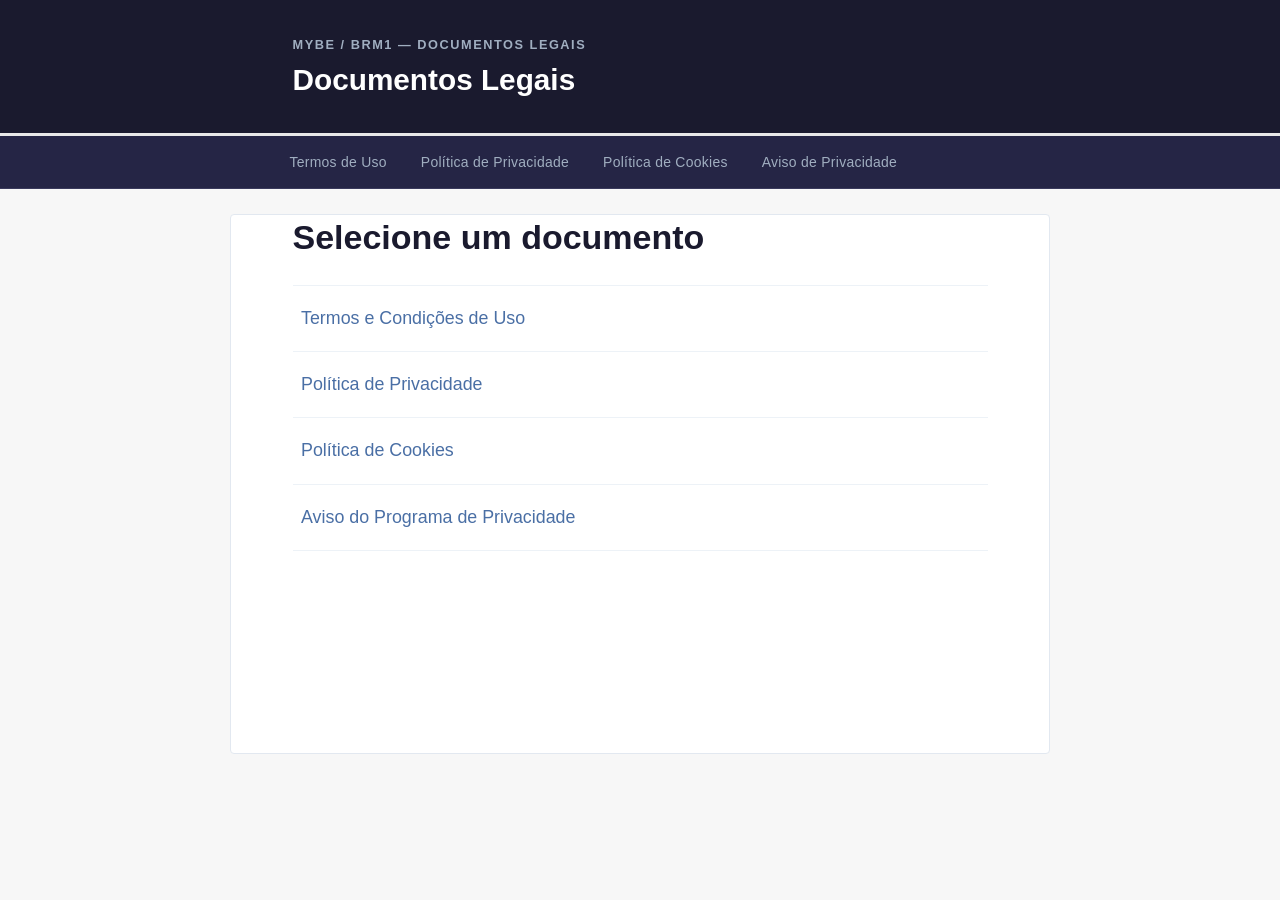
==== commit 25cff909: "add docs" ====
--- a/index.html
+++ b/index.html
@@ -1,1142 +1,157 @@
-<!DOCTYPE html>
+﻿<!doctype html>
 <html lang="pt-BR">
-<head>
-  <meta charset="UTF-8" />
-  <meta name="viewport" content="width=device-width, initial-scale=1.0" />
+  <head>
+    <meta charset="UTF-8" />
+    <meta name="viewport" content="width=device-width, initial-scale=1.0" />
+    <title>Documentos Legais — MYBE / BRM1</title>
+    <meta
+      name="description"
+      content="Central de documentos legais da plataforma MYBE e BRM1."
+    />
+    <meta name="robots" content="noindex, nofollow" />
+    <link rel="stylesheet" href="style.css" />
+  </head>
+  <body>
+    <header class="site-header">
+      <div class="page-wrapper">
+        <span class="site-header__brand">MYBE / BRM1 — Documentos Legais</span>
+        <h1 class="site-header__title" id="page-title">Documentos Legais</h1>
+      </div>
+    </header>
 
-  <!-- [REUSE] Change this title per document -->
-  <title>Termos e Condições de Uso — MYBE</title>
-
-  <meta name="description" content="Termos e Condições de Uso da plataforma MYBE." />
-  <meta name="robots" content="noindex, nofollow" />
-  <link rel="stylesheet" href="style.css" />
-</head>
-<body>
-
-  <!-- ══════════════════════════════════
-       HEADER
-       [REUSE] Update brand name and document title per document
-       ══════════════════════════════════ -->
-  <header class="site-header">
-    <div class="page-wrapper">
-      <span class="site-header__brand">MYBE — Documento Legal</span>
-      <!-- [REUSE] Change h1 text per document -->
-      <h1 class="site-header__title">Termos e Condições de Uso</h1>
-    </div>
-  </header>
-
-  <main class="site-main">
-
-    <!-- ══════════════════════════════════
-         INTRO SECTION
-         [REUSE] Update h2, date, and lead sentence per document
-         ══════════════════════════════════ -->
-    <section class="intro-section" aria-labelledby="doc-title">
+    <nav class="doc-nav" aria-label="Navegação de documentos">
       <div class="page-wrapper">
-
-        <!-- [REUSE] Change per document -->
-        <h2 class="intro-section__heading" id="doc-title">Termos e Condições de Uso</h2>
-
-        <!-- [REUSE] Update this date per document version -->
-        <p class="intro-section__meta">
-          Última atualização: <time datetime="2026-01-01">versão 2026</time>
-        </p>
-
-        <p class="intro-section__lead">
-          Este documento regula o uso da plataforma MYBE, estabelecendo os direitos e
-          obrigações entre o Usuário e a Plataforma Digital de Clube de Serviços e Benefícios.
-        </p>
-
-        <p>
-          Olá! Seja bem-vindo(a) aos Termos e Condições de Uso (<strong>"Termos de Uso"</strong>).
-          Lembre-se que eles são importantes e impactam de forma direta em seus direitos legais,
-          portanto, além deles, é essencial a leitura atenta da nossa Política de Privacidade e
-          demais termos mencionados neste documento.
-        </p>
-
-        <p>
-          É imprescindível que você leia atentamente os Termos e Condições de Uso na sua íntegra,
-          mas aqui abordaremos os principais pontos:
-        </p>
-
-        <!-- RESUMO callout -->
-        <aside class="callout-summary" aria-label="Resumo dos principais pontos">
-          <p class="callout-summary__title">Resumo</p>
-          <div class="callout-summary__body">
-
-            <p>
-              Somos uma Plataforma Digital de Negócios que opera em sistema de disponibilização de
-              Benefícios aos seus usuários. Deste modo, todo o relacionamento e integração dos
-              Usuários são realizados de forma online.
-            </p>
-
-            <p>A utilização da Plataforma está condicionada a:</p>
-
-            <ul>
-              <li>
-                Aceite dos Termos de Uso e contratação da Assinatura Mensal para liberação e
-                contemplação dos benefícios e vantagens oferecidos.
-              </li>
-              <li>
-                Confirmação em até 3 (três) dias úteis do pagamento de boleto ou em até 01 (um)
-                dia útil do pagamento via PIX, referente à Taxa de Ativação de Serviços que será
-                gerado e disponibilizado ao Cliente imediatamente após seu cadastramento na Plataforma.
-              </li>
-              <li>
-                Contratação e pagamento mensal e pontual do valor referente a Assinatura dos Serviços.
-              </li>
-            </ul>
-
-            <div class="callout-summary__item">
-              <p class="callout-summary__item-title">1. Por que é necessário o aceite dos Termos de Uso?</p>
-              <p>
-                A Plataforma Digital é um meio de integração entre o Usuário assinante e os
-                Prestadores de Serviços abarcados no sistema. Para que a Plataforma possa oferecer
-                seus serviços aos Usuários assinantes de maneira eficiente e satisfatória é necessário
-                o cumprimento de uma série de requisitos, dentre eles, mas não somente, o
-                compartilhamento de dados do Usuário assinante com os Prestadores de Serviços abarcados.
-                No corpo dos Termos de Uso estão expressos os requisitos necessários à assinatura dos
-                Serviços abarcados na Plataforma, aos quais o Usuário deverá aceitar de forma plena
-                para que possa se tornar um assinante dos serviços.
-              </p>
-            </div>
-
-            <div class="callout-summary__item">
-              <p class="callout-summary__item-title">2. Por que devo fazer a contratação da Assinatura dos Serviços?</p>
-              <p>
-                A contratação da Assinatura dos Serviços da Plataforma MYBE é necessária pois é
-                através dela que lhe será disponibilizado o acesso ao ambiente de integração sistêmica
-                entre usuário assinante e Prestadores de Serviços abarcados, bem como ser incluído no
-                rol de usuários. Todas as informações dos Usuários são sigilosas e confidenciais,
-                atendendo, portanto, a Lei nº 13.709/2018.
-              </p>
-              <p>
-                Os Serviços oferecidos pela Plataforma são baseados nas informações que você, Usuário,
-                nos disponibiliza. Então, lembre-se sempre de passar os dados corretos e fidedignos
-                para melhor interação com a nossa Plataforma e os serviços nela oferecidos, pena de
-                isenção de responsabilidades por parte de nossa administração.
-              </p>
-              <p>
-                O MYBE fará cobranças de tarifas para a realização dos Serviços e a relação das tarifas
-                cobradas está disponível no Aplicativo e no Site para consulta a qualquer tempo.
-              </p>
-              <p>
-                Na hipótese de ser auferido de forma automática apenas o valor parcial da contratação
-                em cesta de serviços, por não pagamento dos valores pelo Usuário, os benefícios
-                intrínsecos à aderência dos serviços restarão suspensos pelo prazo de 15 (quinze) dias,
-                até a complementação do valor residual e de ciência do Usuário.
-              </p>
-              <p>
-                É de ciência do Usuário que a disponibilidade dos benefícios será de acordo com o
-                adimplemento dos valores devidos pelo Usuário para a utilização do Clube de Serviços e
-                Benefícios, de acordo com a forma de pagamento escolhido pelo Usuário no momento da
-                adesão, sendo certo que o não pagamento nas datas estipuladas para vencimento será
-                consolidada inadimplência integral, ficando ciente ainda o Usuário que não terá acesso
-                aos benefícios fornecidos pelo Clube bem como à sua conta junto ao Aplicativo.
-              </p>
-              <p>
-                A constatação de eventual inadimplemento por não pagamento de saldo apto à renovação
-                dos serviços contratados nas datas já indicadas, pelo período de 30 (trinta) dias,
-                ensejará o cancelamento da conta e, consequentemente, o impedimento automático da
-                fruição de benefícios, serviços e acessórios.
-              </p>
-              <p>
-                Passados 15 (quinze) dias da suspensão, a administradora poderá cancelar o contrato
-                e incluir o nome do Usuário em sistemas de proteção ao crédito após notificar o
-                cancelamento.
-              </p>
-              <p>
-                Na hipótese de cancelamento da conta com fruição de benefícios e serviços por razões
-                de inadimplência constatada e não resolvida, apenas será permitida possibilidade de
-                submissão dos dados à análise para abertura de nova conta após período de 6 (seis)
-                meses daquele evento e impasse, sendo reavaliada mais uma vez todas as condições e
-                requisitos de viabilidade de relação comercial entre o Usuário e a Plataforma.
-              </p>
-              <p>
-                Para utilização da Plataforma, o Usuário cria uma senha pessoal e sigilosa. O Usuário
-                <strong>NÃO DEVE</strong> divulgar a senha criada para terceiros, sendo, portanto, o único
-                responsável pelo uso não autorizado e/ou inadequado da senha em caso de divulgação.
-              </p>
-              <p>
-                Ao utilizar nossas Soluções, o Usuário poderá ter acesso também a Serviços de terceiros.
-                Neste caso, os Usuários devem ter a cautela de analisar os Termos e Condições de Uso
-                destes terceiros. A Plataforma não é, ou será, responsável por quaisquer Serviços
-                negociados entre Terceiros Prestadores de Serviços e o Usuário.
-              </p>
-            </div>
-
-            <p>
-              Observe que este é apenas um resumo dos principais pontos dos Termos de Uso, lembrando
-              que a leitura deste não dispensa a leitura dos Termos de Uso na sua íntegra.
-            </p>
-            <p><strong>Agora vamos ler os Termos e Condições de Uso na íntegra?</strong></p>
-
-          </div>
-        </aside>
-
-      </div>
-    </section>
-
-    <!-- ══════════════════════════════════
-         TABLE OF CONTENTS
-         [REUSE] Update anchor links and labels to match sections of each document
-         ══════════════════════════════════ -->
-    <nav class="toc-section" aria-label="Índice do documento">
-      <div class="page-wrapper">
-        <h2 class="toc__heading">Índice</h2>
-        <ol class="toc__list">
-          <li><a href="#introducao"><span class="toc__num">—</span> Introdução</a></li>
-          <li><a href="#sec-1"><span class="toc__num">1.</span> Das Modificações</a></li>
-          <li><a href="#sec-2"><span class="toc__num">2.</span> Das Funcionalidades</a></li>
-          <li><a href="#sec-3"><span class="toc__num">3.</span> Da Cesta de Benefícios</a></li>
-          <li><a href="#sec-4"><span class="toc__num">4.</span> Das Responsabilidades do Usuário</a></li>
-          <li><a href="#sec-5"><span class="toc__num">5.</span> Do Acesso ao Ambiente Market Place – Parceiros</a></li>
-          <li><a href="#sec-6"><span class="toc__num">6.</span> Dos Conteúdos e Direitos</a></li>
-          <li><a href="#sec-7"><span class="toc__num">7.</span> Disponibilidade Limitada, Elegibilidade</a></li>
-          <li><a href="#sec-8"><span class="toc__num">8.</span> Desvinculação</a></li>
-          <li><a href="#sec-9"><span class="toc__num">9.</span> Submissões</a></li>
-          <li><a href="#sec-10"><span class="toc__num">10.</span> Das Documentações Essenciais para Abertura de Conta</a></li>
-          <li><a href="#sec-11"><span class="toc__num">11.</span> Integração com Terceiros Parceiros</a></li>
-          <li><a href="#sec-12"><span class="toc__num">12.</span> Proteção de Dados e Informações</a></li>
-          <li><a href="#sec-13"><span class="toc__num">13.</span> Inspeção, Correção e Remoção de Informações</a></li>
-          <li><a href="#sec-14"><span class="toc__num">14.</span> Disposições Gerais</a></li>
-        </ol>
+        <ul class="doc-nav__list">
+          <li>
+            <a class="doc-nav__link" href="#termos-de-uso">Termos de Uso</a>
+          </li>
+          <li>
+            <a class="doc-nav__link" href="#politica-de-privacidade"
+              >Política de Privacidade</a
+            >
+          </li>
+          <li>
+            <a class="doc-nav__link" href="#politica-de-cookies"
+              >Política de Cookies</a
+            >
+          </li>
+          <li>
+            <a class="doc-nav__link" href="#aviso-programa-de-privacidade"
+              >Aviso de Privacidade</a
+            >
+          </li>
+        </ul>
       </div>
     </nav>
 
-    <!-- ══════════════════════════════════
-         MAIN CONTENT BODY
-         [REUSE] Replace everything inside content-body with the new document's sections
-         ══════════════════════════════════ -->
-    <article class="content-body">
+    <div id="app"></div>
+
+    <footer class="site-footer" id="site-footer" hidden>
       <div class="page-wrapper">
+        <span class="site-footer__brand">MYBE / BRM1</span>
+        <p>Documento válido a partir de sua publicação.</p>
+      </div>
+    </footer>
 
-        <!-- INTRODUÇÃO -->
-        <section class="intro-body-section" id="introducao" aria-labelledby="heading-introducao">
-          <h2 class="intro-body-section__heading" id="heading-introducao">Introdução</h2>
+    <script>
+      var routes = {
+        "termos-de-uso": {
+          file: "termos-de-uso.html",
+          title: "Termos e Condições de Uso",
+        },
+        "politica-de-privacidade": {
+          file: "politica-de-privacidade.html",
+          title: "Política de Privacidade",
+        },
+        "politica-de-cookies": {
+          file: "politica-de-cookies.html",
+          title: "Política de Cookies",
+        },
+        "aviso-programa-de-privacidade": {
+          file: "aviso-programa-de-privacidade.html",
+          title: "Aviso do Programa de Privacidade",
+        },
+      };
 
-          <p>
-            Agradecemos por utilizar nossos produtos e serviços (<strong>"Serviços"</strong>). Os Serviços
-            serão promovidos pela MYBE, eventualmente, em conjunto com Instituição(ões) Parceira(s).
-          </p>
+      var app = document.getElementById("app");
+      var pageTitle = document.getElementById("page-title");
+      var siteFtr = document.getElementById("site-footer");
 
-          <p>
-            Ao se cadastrar ou utilizar, de qualquer forma, nossos Serviços, você manifesta sua
-            concordância com estes Termos de Uso.
-          </p>
+      function setActiveNav(hash) {
+        document.querySelectorAll(".doc-nav__link").forEach(function (a) {
+          a.classList.toggle(
+            "doc-nav__link--active",
+            a.getAttribute("href") === "#" + hash,
+          );
+        });
+      }
 
-          <p><strong>Por esse motivo, leia-os com muita atenção!</strong></p>
+      function showHome() {
+        document.title = "Documentos Legais — MYBE / BRM1";
+        pageTitle.textContent = "Documentos Legais";
+        app.innerHTML =
+          '<div class="site-main">' +
+          '<div class="page-wrapper content-body">' +
+          '<h2 class="intro-section__heading" style="margin-bottom:1.5rem">Selecione um documento</h2>' +
+          '<ul class="doc-home__list">' +
+          '<li><a href="#termos-de-uso">Termos e Condições de Uso</a></li>' +
+          '<li><a href="#politica-de-privacidade">Política de Privacidade</a></li>' +
+          '<li><a href="#politica-de-cookies">Política de Cookies</a></li>' +
+          '<li><a href="#aviso-programa-de-privacidade">Aviso do Programa de Privacidade</a></li>' +
+          "</ul>" +
+          "</div>" +
+          "</div>";
+        siteFtr.hidden = true;
+        setActiveNav("");
+      }
 
-          <p>
-            Seu relacionamento conosco é regulado por esses Termos de Uso e pela nossa Política de
-            Privacidade e, caso queira analisá-los, a versão na íntegra de cada um deles estará
-            disponível em nosso Site ou Aplicativo.
-          </p>
+      async function loadRoute(hash) {
+        var route = routes[hash];
+        if (!route) {
+          showHome();
+          return;
+        }
 
-          <div class="callout-critical">
-            AO UTILIZAR NOSSOS SERVIÇOS, VOCÊ DECLARA E CERTIFICA QUE LEU, COMPREENDEU E ESTÁ DE
-            PLENO ACORDO COM O CONTEÚDO DESTES TERMOS DE USO E DA POLÍTICA DE PRIVACIDADE E,
-            COMPROMETE-SE A CUMPRI-LOS DE FORMA INTEGRAL.
-          </div>
+        app.innerHTML =
+          '<div class="site-main" style="padding:3rem 0;text-align:center;color:#718096">Carregando…</div>';
 
-          <div class="callout-critical">
-            CASO VOCÊ DISCORDE DE QUALQUER TÓPICO DISPOSTO NESTES TERMOS DE USO OU NA POLÍTICA DE
-            PRIVACIDADE (OU NÃO TENHA CONDIÇÕES DE CUMPRI-LO POR QUALQUER MOTIVO), VOCÊ NÃO PODERÁ
-            USUFRUIR DOS SERVIÇOS OFERECIDOS PELO MYBE OU ACESSAR OS CONTEÚDOS.
-          </div>
+        try {
+          var res = await fetch(route.file);
+          var text = await res.text();
+          var doc = new DOMParser().parseFromString(text, "text/html");
+          var main = doc.querySelector("main");
+          if (!main) throw new Error("no main");
 
-          <p>
-            Lembramos que esta Plataforma Digital de Negócios opera em formato de Clube de Serviços
-            e Benefícios, oferecendo ao Usuário inúmeros benefícios e vantagens, trazendo itens
-            indispensáveis para o seu dia a dia e agregando valor a oportunidades nunca antes
-            priorizadas a um custo acessível.
-          </p>
+          var titleEl = doc.querySelector("title");
+          document.title = titleEl ? titleEl.textContent : route.title;
+          pageTitle.textContent = route.title;
 
-          <p>
-            Para se tornar um Usuário e poder usufruir de todo o conjunto de Serviços, benefícios e
-            vantagens oferecidos, é necessário o "de acordo" à assinatura dos benefícios, conforme
-            indicado abaixo:
-          </p>
+          app.innerHTML = "";
+          app.appendChild(document.importNode(main, true));
 
-          <h3 class="doc-section__subheading">Cobrança — Primeiro Mês</h3>
+          var fetchedFtr = doc.querySelector(".site-footer");
+          if (fetchedFtr) siteFtr.innerHTML = fetchedFtr.innerHTML;
+          siteFtr.hidden = false;
+        } catch (e) {
+          app.innerHTML =
+            '<div class="site-main"><div class="page-wrapper content-body">' +
+            '<p style="color:#c53030">Erro ao carregar o documento.</p>' +
+            "</div></div>";
+          siteFtr.hidden = true;
+        }
 
-          <p>
-            Pagamento na data de ativação da conta de acesso ao Clube, visando liberação dos
-            benefícios e produtos abarcados contratualmente, no valor correspondente ao plano
-            selecionado pelo Usuário, o qual poderá ser realizado nas seguintes opções:
-          </p>
+        setActiveNav(hash);
+        window.scrollTo(0, 0);
+      }
 
-          <div class="payment-option">
-            <strong>Opção 1 — Pagamento mês a mês (PIX QR Code / Boleto):</strong> valor mensal
-            correspondente ao plano selecionado pelo Usuário. Demais parcelas mensais, caberá ao
-            Usuário cumprir com o prazo do vencimento para cada boleto ou código PIX QR Code que
-            irá receber do Clube. Caso não realize o pagamento dentro da data indicada, ficará
-            <strong>SEM ACESSO</strong> automaticamente aos seus benefícios.
-          </div>
+      function route() {
+        var hash = location.hash.replace("#", "");
+        if (!hash) showHome();
+        else loadRoute(hash);
+      }
 
-          <div class="payment-option">
-            <strong>Opção 2 — Pagamento anual via cartão de crédito:</strong> poderá receber 20%
-            de desconto sobre o valor total das 12 parcelas, além de usufruir por 12 meses
-            ininterruptos dos benefícios da plataforma MYBE.
-          </div>
-
-          <div class="payment-option">
-            <strong>Opção 3 — Agendamento das mensalidades em cartão de crédito:</strong> mediante
-            aprovação e existência de limite disponível, o usuário ficará com suas prestações em dia,
-            sendo assim, com seu acesso liberado. Caso no dia do lançamento do valor neste cartão não
-            houver limite disponível, o sistema irá avisar o Usuário e ele ficará <strong>SEM acesso</strong>
-            à plataforma e seus benefícios.
-          </div>
-
-          <div class="callout-warning">
-            O ACEITE DESTES TERMOS DE USO E PAGAMENTO DAS REFERIDAS TAXAS SÃO IMPRESCINDÍVEIS À
-            UTILIZAÇÃO DA PLATAFORMA DIGITAL DE NEGÓCIOS, BEM COMO À CONTEMPLAÇÃO DO USUÁRIO COM
-            OS BENEFÍCIOS E VANTAGENS OFERECIDOS.
-          </div>
-
-          <p>
-            O sistema poderá ser acessado por meio de Aplicativo e/ou Site específico, ficando claro
-            e condicionado que o acesso a quaisquer ferramentas e/ou Serviços oferecidos e/ou
-            fornecidos no ecossistema do Clube de Serviços e Benefícios dependem do aceite integral
-            dos Termos de Uso e desconto mensal do valor correspondente à assinatura.
-          </p>
-
-          <p>Para utilizar os Serviços e/ou acessar o Conteúdo, você precisa:</p>
-
-          <ol class="numbered-items">
-            <li><span class="item-label">(I)</span> ter 16 (dezesseis) anos ou mais, mediante a assinatura de um responsável;</li>
-            <li><span class="item-label">(II)</span> ter um RG ou CNH em mãos ou qualquer outro documento de identidade aceito pela MYBE em sua página de cadastro;</li>
-            <li><span class="item-label">(III)</span> ter a capacidade de celebrar um contrato vinculativo conosco e não ser impedido para tanto segundo as leis aplicáveis;</li>
-            <li><span class="item-label">(IV)</span> ser residente no Brasil;</li>
-            <li><span class="item-label">(V)</span> ter um smartphone com sistema operacional iOS ou Android, nas versões mínimas suportadas pela MYBE, com câmera frontal e com acesso à internet banda larga ou qualquer outro dispositivo, sistema operacional ou conexão que seja aceito pela MYBE; e</li>
-            <li><span class="item-label">(VI)</span> cumprir com eventuais exigências adicionais para os Serviços, conforme especificações nestes Termos de Uso, no Aplicativo e/ou no Site.</li>
-          </ol>
-
-          <p>
-            Você também garante à MYBE que toda e qualquer informação de cadastro que nos enviar são
-            verdadeiras, precisas e completas e, caso não sejam ou tornem-se falsas, compromete-se a
-            corrigi-las imediatamente no seu cadastro e, caso identifiquemos informações incompletas,
-            falsas, em desacordo com as leis e regulamentações aplicáveis ou que não possam ser
-            confirmadas, a MYBE se resguarda o direito de encerrar, imediatamente, a relação comercial
-            anteriormente estabelecida e, ainda, isentar os fornecedores de produtos e serviços de
-            quaisquer responsabilidades intrínsecas a tais informações veiculadas.
-          </p>
-        </section>
-
-        <!-- SEÇÃO 1 -->
-        <section class="doc-section" id="sec-1" aria-labelledby="heading-sec-1">
-          <h2 class="doc-section__heading" id="heading-sec-1">
-            <span class="section-num">1.</span> Das Modificações
-          </h2>
-
-          <p>
-            As alterações dos Termos de Uso da Plataforma podem ocorrer sem aviso prévio e a qualquer
-            tempo, portanto, é indicado ao Usuário a revisão periódica de seu conteúdo para
-            certificar-se de sua redação e confirmar sua concordância aos novos termos, tudo isso,
-            de acordo com a legislação consumerista aplicável, especificamente no que diz respeito ao
-            artigo 6º, inciso III, do Código de Defesa do Consumidor.
-          </p>
-
-          <p>
-            Caso contrário, automaticamente ao utilizar a Plataforma ou quaisquer dos Serviços nela
-            disponibilizados após serem feitas as mencionadas alterações, implica o reconhecimento,
-            pelo Usuário, de que ele leu, entendeu e aceitou incondicionalmente todas as modificações
-            e que cumprirá o quanto disposto.
-          </p>
-        </section>
-
-        <!-- SEÇÃO 2 -->
-        <section class="doc-section" id="sec-2" aria-labelledby="heading-sec-2">
-          <h2 class="doc-section__heading" id="heading-sec-2">
-            <span class="section-num">2.</span> Das Funcionalidades
-          </h2>
-
-          <p>
-            Para acessar os Serviços e Benefícios disponibilizados pela Plataforma Digital de Clube
-            de Serviços e Benefícios, o Usuário deverá realizar o download do Aplicativo e utilizar
-            suas credenciais, que serão devidamente informadas quando efetivamente concluído seu
-            cadastro, e, realizado o procedimento de escolha da forma de pagamento do Clube de
-            Benefícios pelo Usuário.
-          </p>
-
-          <p>
-            Através do acesso à Plataforma, o Usuário poderá, dentre outras funcionalidades:
-          </p>
-
-          <ol class="numbered-items">
-            <li>
-              <span class="item-label">(I)</span> realizar compras de produtos e contratações de
-              Serviços disponibilizados pelos Prestadores de Serviços Parceiros constantes do Clube
-              de Serviços e Benefícios no ambiente de Marketplace da Plataforma, sendo estes atos
-              de inteira responsabilidade do Usuário;
-            </li>
-            <li>
-              <span class="item-label">(II)</span> ser contemplado com benefícios exclusivos do Plano.
-            </li>
-          </ol>
-        </section>
-
-        <!-- SEÇÃO 3 -->
-        <section class="doc-section" id="sec-3" aria-labelledby="heading-sec-3">
-          <h2 class="doc-section__heading" id="heading-sec-3">
-            <span class="section-num">3.</span> Da Cesta de Benefícios
-          </h2>
-
-          <p>
-            A Assinatura Mensal franqueará o Usuário acesso aos Benefícios indicados, após a cobrança
-            mensal (conforme planos indicados acima), qual o Usuário, desde já, concorda e autoriza
-            que tais cobranças se repitam mensalmente pelo mesmo meio.
-          </p>
-
-          <div class="callout-warning">
-            O Usuário declara pleno conhecimento e aceite de que os valores pagos mensalmente para
-            utilização da Plataforma Digital de Clube de Serviços e Benefícios em decorrência de sua
-            livre escolha à Assinatura Mensal e Adesão a Cesta de Benefícios, após o aceite ao
-            presente Contrato, <strong>não lhe serão restituídos a qualquer título, ou a qualquer tempo</strong>.
-            Ficando desde já explícito que os serviços contratados serão imediatamente liberados ao
-            seu uso, tão logo haja a identificação do pagamento pela instituição, e que a utilização
-            dos serviços contratados é uma faculdade do Usuário, não sendo a falta de utilização do
-            sistema disponibilizado ao seu uso na Plataforma uma condição para devolução de valores.
-          </div>
-
-          <p>
-            De importância indicar ainda nessa oportunidade que, em sendo a conta cancelada,
-            cancela-se, também, de maneira imediata e automática, o acesso integral do usuário à
-            plataforma digital e, de igual modo e consequentemente, o acesso e fruição de todos os
-            benefícios nela constantes, inclusive, os advindos da cesta de benefícios.
-          </p>
-
-          <!-- 3.1 -->
-          <h3 class="doc-section__subheading" id="sec-3-1">3.1. Benefícios da Assinatura Mensal</h3>
-
-          <!-- PORTO SEGURO -->
-          <div class="benefit-block">
-            <h4 class="benefit-block__title">Porto Seguro</h4>
-            <p class="benefit-block__subtitle">Objetivo e condições do Seguro</p>
-            <p>
-              O presente seguro tem por objetivo garantir o pagamento ao beneficiário do seguro do
-              valor devido pela cobertura contratada pela Plataforma Digital de Clube de Serviços e
-              Benefícios, limitado ao capital segurado ao Usuário, no caso de evento coberto,
-              observados os riscos expressamente excluídos, as hipóteses de perda do direito ao
-              pagamento do capital segurado, a vigência do contrato de seguro e as demais disposições
-              contratuais.
-            </p>
-
-            <p class="benefit-block__subtitle">Coberturas</p>
-
-            <p><strong>a) Morte Acidental</strong></p>
-            <p>
-              A cobertura garante o pagamento do capital segurado contratado ao beneficiário que
-              estiver em dia com o pagamento da taxa de seu Plano e, indicados na proposta de adesão
-              ou, na sua falta, aos beneficiários legais, em caso de falecimento do segurado durante
-              a vigência do seguro, em decorrência direta e exclusiva de acidente pessoal coberto,
-              observadas as disposições contratuais na forma estabelecida no Código Civil.
-            </p>
-            <p><strong>Valor de Cobertura: R$ 52.000,00</strong>, conforme modalidade do plano selecionada pelo Usuário.</p>
-
-            <p><strong>b) Invalidez Permanente Total por Acidente – IPTA</strong></p>
-            <p>
-              Esta cobertura garante o pagamento do capital segurado contratado ao beneficiário que
-              estiver em dia com o pagamento da taxa de seu Plano. O pagamento será feito diretamente
-              ao beneficiário segurado. Caso o segurado venha a se tornar total e permanentemente
-              inválido, pela perda ou impotência funcional definitiva e total de um membro ou órgão
-              especificado na Cláusula pertinente das Condições Gerais do Seguro, em decorrência de
-              lesão física provocada direta e exclusivamente por acidente pessoal coberto, durante a
-              vigência do seguro, observadas as disposições contratuais.
-            </p>
-            <p><strong>Valor de Cobertura: R$ 52.000,00</strong>, conforme modalidade do plano selecionada pelo Usuário.</p>
-
-            <p><strong>c) Decessos Individual (Titular)</strong></p>
-            <p>
-              Esta cobertura garante a prestação de serviço ou reembolso dos gastos funerários aos
-              beneficiários que estiverem em dia com o pagamento das Taxas de Uso do Clube de Serviços
-              e Benefícios da Plataforma, em decorrência de morte do segurado, respeitando o limite do
-              capital segurado contratado ao Usuário, decorrente de causas naturais ou acidentais,
-              desde que a apólice esteja em vigor na data da ocorrência do evento, observadas as
-              disposições contratuais.
-            </p>
-            <p><strong>Valor de Cobertura: R$ 5.200,00.</strong></p>
-
-            <p><strong>d) Sorteios Semanais – Capitalização</strong></p>
-            <p>
-              Título de Capitalização que garante sorteios mensais pela Loteria Federal no valor de
-              R$ 5.200,00 (cinco mil e duzentos reais) conforme modalidade do plano selecionada
-              pelo Usuário. Para consultar o seu número da sorte, verifique-o no e-mail de
-              boas-vindas encaminhado pela Porto Seguro em seu endereço eletrônico cadastrado no ato
-              da abertura de sua conta digital.
-            </p>
-
-            <p class="benefit-block__subtitle">Carências/Franquias</p>
-            <p>
-              Além da carência legalmente prevista de 2 (dois) anos para o suicídio, será aplicado
-              carência de 30 (trinta) dias para a cobertura de Auxílio Funeral, exceto para eventos
-              decorrentes de Morte Acidental. Uma vez estabelecido, o prazo de carência é contado a
-              partir da data de vigência do respectivo risco individual.
-            </p>
-
-            <p class="benefit-block__subtitle">Condicionantes</p>
-            <ol class="condicionantes">
-              <li><span class="cond-num">1.</span> Vigência da Apólice: Mensal.</li>
-              <li><span class="cond-num">2.</span> Início do Risco Individual: A cobertura individual terá início e término às 24 (vinte e quatro) horas da data estabelecida no certificado individual do seguro, condicionado à aceitação do seguro e ao pagamento do prêmio.</li>
-              <li><span class="cond-num">3.</span> Forma de Adesão: Facultativa.</li>
-              <li>
-                <span class="cond-num">4.</span> Regra de cancelamento:
-                <ul class="checkmark-list">
-                  <li>Com o encerramento do vínculo com o Estipulante, ou;</li>
-                  <li>Com o pagamento do Capital Segurado, ou;</li>
-                  <li>Na falta de pagamento de parcela posterior à primeira, a cobertura será suspensa.</li>
-                </ul>
-                <p>Os sinistros ocorridos no período de suspensão não terão cobertura. No caso de contratos com pagamento de prêmio antecipado, a reabilitação do seguro se dará a partir das 24 (vinte e quatro) horas da data do pagamento da próxima fatura/parcela.</p>
-              </li>
-            </ol>
-
-            <p>
-              Usuário aderente ao Plano: deverá ter idade entre 14 (quatorze) e 70 (setenta) anos
-              como beneficiário de um Seguro de Acidentes Pessoais de seguradora devidamente
-              controlada e fiscalizada pela SUSEP (Superintendência de Seguros Privados) a ser
-              informada ao Usuário posteriormente pelos meios adequados e detalhamento da apólice.
-            </p>
-          </div>
-
-          <!-- DOC 24 -->
-          <div class="benefit-block">
-            <h4 class="benefit-block__title">DOC 24</h4>
-            <p class="benefit-block__subtitle">Objetivo e condições – Telemedicina orientativa e com receituário</p>
-            <p>
-              A Telemedicina orientativa atenderá apenas casos de baixa complexidade, sendo que a
-              prestação será efetuada pelo corpo médico da DOC24. As consultas serão realizadas a
-              partir do contato do paciente beneficiário através do aplicativo Mybe, que então poderá
-              realizar o agendamento para a consulta (mediante datas e horários disponíveis no
-              calendário), possibilitando o acesso de maneira rápida e segura.
-            </p>
-
-            <p class="benefit-block__subtitle">Modalidade de contratação</p>
-            <ul>
-              <li>Pronto atendimento 24x7 Clínica Geral/Pediatria ilimitado</li>
-              <li>Especialidades médicas limitadas a 1 consulta por mês:</li>
-            </ul>
-
-            <ul class="specialty-grid">
-              <li>Cardiologia</li>
-              <li>Clínica Médica (geral)</li>
-              <li>Dermatologia</li>
-              <li>Endocrinologia</li>
-              <li>Gastroenterologia</li>
-              <li>Geriatria</li>
-              <li>Ginecologia</li>
-              <li>Homeopatia</li>
-              <li>Medicina da família</li>
-              <li>Neurologia Adulto</li>
-              <li>Nutricionista</li>
-              <li>Nutrologia</li>
-              <li>Ortopedista</li>
-              <li>Otorrino</li>
-              <li>Pediatria</li>
-              <li>Psicologia</li>
-              <li>Psiquiatria</li>
-              <li>Reumatologia</li>
-              <li>Urologia</li>
-            </ul>
-
-            <p class="benefit-block__subtitle">Modelo Operacional</p>
-            <ul>
-              <li>
-                As consultas serão realizadas a partir do acionamento pelo próprio paciente, através
-                de um portal de autoatendimento on-line no aplicativo Mybe. Então, o paciente receberá
-                um "link" de acesso ao sistema DOC24, onde após a validação dos termos e condições de
-                uso do sistema, dará acesso imediato à sala de espera virtual sem que seja necessária
-                a realização de cadastro na plataforma. Alternativamente, caso seja necessário, o
-                sistema DOC24 também possibilita o envio de um "link" através de mensagem de texto
-                (SMS) e/ou e-mail, manualmente, a partir de uma central de atendimento designada,
-                operada e administrada pela própria MYBE. A partir do acesso ao "link", o paciente
-                deverá aceitar os termos e condições de uso do sistema e, então, será direcionado à
-                sala de espera virtual.
-                <ul>
-                  <li>O paciente poderá acessar o link através de um computador (PC) ou qualquer dispositivo móvel conectado à internet.</li>
-                  <li>Para que a consulta seja realizada, o paciente deverá habilitar os recursos de microfone e câmera de vídeo de seus dispositivos.</li>
-                </ul>
-              </li>
-              <li>
-                Ao acionar o link, antes de entrar na sala de espera virtual, o paciente deverá ler
-                e aceitar os Termos e Condições de Uso e Consentimento do sistema DOC24.
-              </li>
-              <li>
-                Caso seja necessária a prescrição de medicamentos ou a realização de exames, o médico
-                assistente, através do sistema DOC24, emitirá uma prescrição eletrônica, que será
-                enviada através de mensagem de texto e/ou e-mail do paciente.
-                <ul>
-                  <li>A prescrição eletrônica de medicamentos, a solicitação de exames e a emissão de atestados médicos de saúde ficarão registrados no prontuário eletrônico do Paciente, que terá acesso irrestrito e ilimitado a estas informações, pelo e-mail recebido ao final de cada videoconsulta.</li>
-                  <li>Os profissionais médicos possuem certificado eletrônico, o que possibilita a emissão de pedidos médicos, prescrição de medicamentos e emissão de atestados médicos de forma eletrônica.</li>
-                  <li>A equipe médica da DOC24 adotará critérios e protocolos de conduta para prover a prestação dos serviços médicos dentro da mais absoluta obediência à prática médica.</li>
-                </ul>
-              </li>
-              <li>
-                Ao final de cada consulta, o paciente receberá um novo "link", com o registro da sua
-                consulta, onde consta toda a orientação ao paciente, bem como terá acesso às
-                prescrições de medicamentos e/ou os pedidos de exames necessários.
-              </li>
-              <li>
-                Caso o profissional assistente identifique a necessidade de procedimentos médicos ou
-                continuidade de tratamento de forma presencial, caberá ao paciente buscar o(s)
-                profissional(is) de sua confiança, sendo este, portanto, o único e exclusivo
-                responsável por seguir as recomendações e orientações prestadas pelos profissionais
-                de medicina e/ou enfermagem que tenham conduzido seu atendimento.
-                <ul>
-                  <li>Tais casos não serão passíveis de reembolso.</li>
-                </ul>
-              </li>
-              <li>
-                Os pacientes serão atendidos através do processo de acolhimento, sempre com a
-                prioridade de atendimento de um profissional de enfermagem. A partir do momento que
-                o sistema não identifica a presença de um profissional de enfermagem "logado" na
-                plataforma, o acolhimento passará a ser realizado para um interno de medicina. A
-                partir do momento que o sistema não identifica a presença de um profissional de
-                enfermagem ou de um interno de medicina "logados" na plataforma, os pacientes serão
-                atendidos diretamente por um profissional médico.
-              </li>
-            </ul>
-          </div>
-
-          <!-- FAST IDIOMAS -->
-          <div class="benefit-block">
-            <h4 class="benefit-block__title">Fast Idiomas</h4>
-
-            <p class="benefit-block__subtitle">Objetivo e Condições do Curso de Inglês Online – 30 horas</p>
-            <p>
-              <strong>NÓS TIRAMOS A GRAMÁTICA</strong> — os cursos tradicionais focam o estudo na parte
-              FORMAL da comunicação: gramática e teoria. E qual é o problema? Se você focar em
-              gramática, na hora de se comunicar seu cérebro só vai conseguir pensar no que foi
-              treinado: gramática. E você fica travado para falar e entender o Inglês da vida real.
-            </p>
-            <p>
-              <strong>VOCÊ APRENDE INGLÊS COMO APRENDEU PORTUGUÊS</strong> — Você já aprendeu o Português,
-              considerado um dos idiomas mais difíceis do mundo. Por isso, vamos copiar a forma como
-              você aprendeu o Português e para acelerar vamos usar técnicas poderosas.
-            </p>
-            <p>IMERSÃO + ASSOCIAÇÃO + REPETIÇÃO + EMOÇÃO — POWER TREINO DO OUVIDO (Listening) — POWER TREINO DA FALA (Speaking)</p>
-
-            <p class="benefit-block__subtitle">Objetivo e Condições do Curso de Espanhol Online – 30 horas</p>
-            <p>
-              <strong>NÓS TIRAMOS A GRAMÁTICA</strong> — os cursos tradicionais focam o estudo na parte
-              FORMAL da comunicação: gramática e teoria. E qual é o problema? Se você focar em
-              gramática, na hora de se comunicar seu cérebro só vai conseguir pensar no que foi
-              treinado: gramática. E você fica travado para falar e entender o Espanhol da vida real.
-            </p>
-            <p>
-              <strong>VOCÊ APRENDE ESPANHOL COMO APRENDEU PORTUGUÊS</strong> — Você já aprendeu o Português,
-              considerado um dos idiomas mais difíceis do mundo. Por isso, vamos copiar a forma como
-              você aprendeu o Português e para acelerar vamos usar técnicas poderosas.
-            </p>
-            <p>IMERSÃO + ASSOCIAÇÃO + REPETIÇÃO + EMOÇÃO — POWER TREINO DO OUVIDO (Listening) — POWER TREINO DA FALA (Speaking)</p>
-
-            <p class="benefit-block__subtitle">Condicionantes</p>
-            <ol class="condicionantes">
-              <li><span class="cond-num">1.</span> Vigência da Apólice: Mensal.</li>
-              <li><span class="cond-num">2.</span> Início do Acesso à Plataforma online do Curso: a disponibilidade do curso online de Inglês e Espanhol oferecidos terá início da data do envio do E-mail encaminhado pelo parceiro Fast Idiomas no endereço de e-mail cadastrado do Usuário da conta.</li>
-              <li><span class="cond-num">3.</span> Vínculo exclusivo ao Usuário da conta: O Usuário deverá, obrigatoriamente, no <strong>PRAZO MÁXIMO DE 48 (QUARENTA E OITO) HORAS</strong>, acessar o link de acesso enviado pelo parceiro FAST IDIOMAS ao e-mail cadastrado pelo Usuário em sua Conta Digital, e promover a finalização de seu cadastro, para liberação de sua chave de acesso aos cursos/produtos ofertados como benefício pela assinatura.</li>
-              <li><span class="cond-num">4.</span> Expirado o prazo de 48 (quarenta e oito) horas estabelecido pelo Parceiro, o Usuário <strong>perde definitivamente</strong> direito de uso e acesso ao referido curso online oferecido.</li>
-              <li><span class="cond-num">5.</span> Após o cadastramento no curso oferecido no prazo de até 48 horas úteis da data de recebimento do link de acesso à plataforma, o Usuário estará ciente e concorda que o Parceiro Fast Idiomas, por meio de seus dados cadastrados, poderá entrar em contato com novas comunicações, abordando a oferta de novos módulos de cursos online, buscando aperfeiçoamento da língua ou de outras.</li>
-            </ol>
-          </div>
-
-          <!-- CARTEIRA NACIONAL DE ESTUDANTE -->
-          <div class="benefit-block">
-            <h4 class="benefit-block__title">Carteira Nacional de Estudante</h4>
-            <p class="benefit-block__subtitle">Objetivo e Condições</p>
-            <p>
-              O usuário do Clube Financeiro MYBE, por ter acesso aos estudos de línguas estrangeiras,
-              possui o direito de obter uma carteira nacional de estudante, podendo obter até 50% de
-              desconto em todas as atividades culturais no país.
-            </p>
-
-            <p class="benefit-block__subtitle">Como faço para validar o Documento do Estudante (DNE)?</p>
-            <ol>
-              <li>Acesse o app Mybe e realize sua adesão ao Clube Financeiro de Benefícios.</li>
-              <li>Após confirmação do pagamento da mensalidade do Clube, automaticamente terá acesso aos cursos online de línguas, assim como à sua carteira de estudante.</li>
-              <li>Pronto! Agora sua carteira está validada.</li>
-              <li>Caso o usuário não pague a mensalidade no mês subsequente, a carteira de estudante será cancelada automaticamente.</li>
-            </ol>
-
-            <p class="benefit-block__subtitle">Qual a validade do Documento do Estudante?</p>
-            <p>
-              A validade do Documento do Estudante é até o dia 31 de março do ano seguinte da emissão,
-              de acordo com o 6º parágrafo do artigo 1º da Lei nº 12.933/2013. Ou seja, se você
-              solicitar hoje receberá o Documento do Estudante do ano vigente, com validade até 31 de
-              março do ano posterior.
-            </p>
-
-            <p class="benefit-block__subtitle">Quando posso começar a usar meu documento do estudante?</p>
-            <p>
-              Na hora! Seus documentos comprovando a sua condição estudantil serão verificados e
-              aprovados pela plataforma MYBE assim que você aderir ao plano. Então é só aproveitar
-              todos os benefícios.
-            </p>
-
-            <p class="benefit-block__subtitle">Quem pode pedir o Documento do Estudante?</p>
-            <p>
-              Estudantes dos cursos de ensino presencial ou do ensino a distância (EAD) podem solicitar
-              o Documento do Estudante para garantir meia-entrada no ingresso de shows, eventos e
-              cinemas. Basta estar regularmente matriculado em uma destas modalidades de ensino:
-            </p>
-            <ul>
-              <li>Infantil</li>
-              <li>Fundamental</li>
-              <li>Médio</li>
-              <li>Cursos de graduação</li>
-              <li>Pós-Graduação</li>
-              <li>Especialização</li>
-              <li>Mestrado</li>
-              <li>Doutorado</li>
-              <li>Cursos Técnico</li>
-            </ul>
-          </div>
-
-          <!-- CLUBE DE BENEFÍCIOS / CASHBACK -->
-          <div class="benefit-block">
-            <h4 class="benefit-block__title">Clube de Benefícios / Cashback / Cupons de Desconto</h4>
-            <p class="benefit-block__subtitle">Objetivo e Condições</p>
-            <p>
-              Juntamente à liberação do acesso aos Benefícios da Cesta de Serviços, e como cortesia
-              e por período indeterminado, a Plataforma disponibilizará ao Usuário participação ao
-              maior Clube de Descontos do país, oferecendo uma grande quantidade de lojas com descontos
-              especiais, ofertas imperdíveis e cupons de descontos, tudo para que o Usuário possa
-              receber Cashback por compra realizada diretamente na conta bancária MYBE.
-            </p>
-            <p>
-              O que você vai receber: Gastronomia, lazer, esportes e muito mais! Aqui você terá até
-              90% de descontos em mais de 30.000 estabelecimentos comerciais. São mais de 600.000
-              produtos e serviços a nível regional e nacional. Categorização de descontos com parceiros
-              selecionados, lojas físicas e virtuais, descontos categorizados por geolocalização para
-              mostrar os descontos mais próximos dos usuários MYBE.
-            </p>
-          </div>
-
-          <!-- CONTA DIGITAL -->
-          <div class="benefit-block">
-            <h4 class="benefit-block__title">Conta Digital</h4>
-            <p class="benefit-block__subtitle">Objetivo e Condições para Meios de Pagamento</p>
-            <p>
-              Quando da abertura da Conta Digital, o Usuário deverá observar as documentações
-              essenciais a serem apresentadas para o efetivo cadastro e, consequentemente, a
-              utilização da Plataforma.
-            </p>
-            <p>
-              <strong>Cartão Físico:</strong> O Usuário terá disponível em sua conta digital a
-              solicitação de um cartão físico bandeirado, específico para realização de compras em
-              qualquer estabelecimento físico no país, assim como saques nos terminais do Banco 24 horas.
-            </p>
-            <p>
-              <strong>Cartão Virtual:</strong> O Usuário terá disponível em sua conta digital a
-              solicitação e ativação de um cartão virtual bandeirado, para realização de compras em
-              lojas online ou através de Aplicativos (Ifood, Rappi, Uber, Spotify, entre outros).
-              *O cartão virtual estará condicionado à solicitação do cartão físico pelo usuário.
-            </p>
-            <p>
-              <strong>QR Code exclusivo:</strong> O Usuário terá disponível em sua conta digital a
-              ferramenta de pagamento em estabelecimentos físicos através de QR Code, onde este é
-              ativado no Aplicativo e a maquineta da loja recebe transferência do valor da compra em
-              tempo real, sem a necessidade de uso de qualquer cartão. Total comodidade e agilidade
-              em suas compras.
-            </p>
-
-            <p class="benefit-block__subtitle">Objetivo e Condições para Conta Digital 360°</p>
-            <p>
-              <strong>Conta Digital e Serviços Bancários:</strong> Mediante saldo, o Usuário poderá
-              ter disponível as seguintes operações bancárias em sua conta digital:
-            </p>
-            <ul>
-              <li>Operações via PIX – envio e recebimento de terceiros;</li>
-              <li>TED;</li>
-              <li>Recebimento de terceiros;</li>
-              <li>Pagamento de Contas (boletos a vencer);</li>
-              <li>Emissão de Boletos identificados e ao portador;</li>
-              <li>Solicitação de Cartão Físico Bandeirado;</li>
-              <li>Solicitação de Cartão Virtual Bandeirado;</li>
-              <li>Solicitação de QR Code para compras em maquininhas dos estabelecimentos comerciais;</li>
-              <li>Saques emergenciais nos Terminais do Banco 24 horas;</li>
-              <li>Acesso Plataforma Marketplace: Empréstimos, recuperação de score, investimentos, seguros (residencial, viagem, auto, moto, eletroeletrônicos), plano dental, cursos online de línguas estrangeiras, Cupons de desconto, Clube de Vantagens, entre outros.</li>
-            </ul>
-          </div>
-
-        </section>
-
-        <!-- SEÇÃO 4 -->
-        <section class="doc-section" id="sec-4" aria-labelledby="heading-sec-4">
-          <h2 class="doc-section__heading" id="heading-sec-4">
-            <span class="section-num">4.</span> Das Responsabilidades do Usuário
-          </h2>
-
-          <p>
-            Ao se cadastrar e acessar a Plataforma Digital de Clube de Serviços e Benefícios MYBE,
-            o Usuário concorda com o compartilhamento de suas informações com Parceiros Prestadores
-            de Serviços de benefícios oferecidos pela Assinatura Mensal, ou todos aqueles pelos quais
-            demonstre interesse nos serviços por meio das pesquisas no ambiente de Marketplace.
-          </p>
-
-          <p>
-            O Usuário será o único e exclusivo responsável pela utilização e guarda de suas senhas de
-            acessos, escolha, seleção e contratação dos Produtos e Serviços que desejar adquirir junto
-            ao ambiente de Marketplace, bem como pelo correto, devido e tempestivo pagamento dos
-            Produtos e Serviços adquiridos junto às Empresas Parceiras.
-          </p>
-
-          <p>
-            Ao acessar a Plataforma Digital de Clube de Serviços e Benefícios MYBE ou se utilizar de
-            quaisquer serviços ou benefícios nela disponibilizados, o Usuário se declara desde já
-            ciente de que a Plataforma Digital de Clube de Serviços e Benefícios MYBE é somente, e
-            tão somente, um canal de intermediação virtual entre Usuário e Terceiros Prestadores de
-            serviços e/ou Terceiros Fornecedores de Produtos, e concorda em renunciar a todas e
-            quaisquer reclamações contra a Plataforma Digital de Clube de Serviços e Benefícios MYBE
-            junto à qual está cadastrado, sejam por informações veiculadas, prestação de serviços,
-            entrega ou garantia de produtos, defeitos, ou quaisquer outras responsabilidades
-            decorrentes dos serviços ou benefícios disponibilizados em nosso ecossistema e prestados
-            pelos Terceiros Parceiros.
-          </p>
-
-          <p>
-            O Usuário se declara ciente e concorda que em todas as situações acima elencadas, e outras
-            porventura não mencionadas, deverá recorrer à empresa fornecedora ou prestadora de serviços
-            diretamente, isentando de forma plena e definitiva a Plataforma Digital de Clube de Serviços
-            e Benefícios MYBE à qual está cadastrado, de qualquer tipo de indenização a qualquer título,
-            incluindo mas não se limitando a danos ou prejuízos, diretos ou indiretos, especiais ou
-            consequenciais por perda de lucros, boa vontade, interrupção de negócios, uso, dados,
-            equipamentos ou perdas intangíveis, mesmo que tenha sido informada a possibilidade de
-            ocorrência. Resultante de:
-          </p>
-
-          <ol class="numbered-items">
-            <li><span class="item-label">(i)</span> por todos e quaisquer atos ou omissões por ele realizados a partir de seu acesso à Internet, ao Site e/ou Aplicativo;</li>
-            <li><span class="item-label">(ii)</span> utilização ou incapacidade de utilização da Plataforma Digital de Clube de Serviços e Benefícios MYBE ou de quaisquer de seus serviços e benefícios disponíveis;</li>
-            <li><span class="item-label">(iii)</span> por todo e qualquer conteúdo por enviado e/ou transmitido ao Aplicativo e/ou Site;</li>
-            <li><span class="item-label">(iv)</span> reparação de todos e quaisquer danos, diretos ou indiretos (inclusive decorrentes de violação de quaisquer direitos de outros Usuários, de terceiros, inclusive direitos de propriedade intelectual, de sigilo e de personalidade), que sejam causados à companhia, Plataforma Digital de Clube de Serviços e Benefícios MYBE, Parceiro prestador de serviços ou a qualquer outro Usuário, ou, ainda, a qualquer terceiro, inclusive em virtude do descumprimento do disposto nestes Termos de Uso, bem como de qualquer ato praticado a partir de seu acesso à Internet, ao Aplicativo e/ou Site;</li>
-            <li><span class="item-label">(v)</span> e/ou resultados de quaisquer ações ou inações tomadas pelo Usuário ou por qualquer pessoa que tenha acesso às suas informações.</li>
-          </ol>
-
-          <div class="callout-critical">
-            A NÃO CONCORDÂNCIA COM OS PRESENTES TERMOS DE USO E ADESÃO À ASSINATURA MENSAL RESULTA
-            NA IMPOSSIBILIDADE DE UTILIZAÇÃO DE TODOS OS BENEFÍCIOS OFERECIDOS PELA PLATAFORMA DIGITAL
-            DE CLUBE DE SERVIÇOS E BENEFÍCIOS MYBE, INCLUSIVE, MAS NÃO SOMENTE, QUANTO AO ACESSO AO
-            AMBIENTE DE MARKETPLACE, ASSIM COMO DE QUAISQUER SERVIÇOS OU PRODUTOS OFERECIDOS NO
-            APLICATIVO DA CONTA DIGITAL, DISPONIBILIZADOS AO USUÁRIO.
-          </div>
-        </section>
-
-        <!-- SEÇÃO 5 -->
-        <section class="doc-section" id="sec-5" aria-labelledby="heading-sec-5">
-          <h2 class="doc-section__heading" id="heading-sec-5">
-            <span class="section-num">5.</span> Do Acesso ao Ambiente Market Place – Parceiros
-          </h2>
-
-          <p>
-            A área de Marketplace da Plataforma Digital de Negócios proporcionará ao Usuário os meios
-            de acesso a consultas, bem como contratação de Serviços e produtos disponibilizados por
-            nossos Parceiros em condições pensadas para você!
-          </p>
-
-          <p>
-            O ambiente de Marketplace disponibilizado pela Plataforma Digital de Clube de Serviços e
-            Benefícios MYBE é disponibilizado ao Usuário sendo a Plataforma Digital de Clube de
-            Serviços e Benefícios MYBE meramente um intermediador de negócios por vias eletrônicas,
-            que tem como função levar o Usuário ao encontro do Terceiro Parceiro Prestador de Serviços
-            ou Fornecedor de Produtos de seu interesse. Portanto, a Plataforma Digital de Clube de
-            Serviços e Benefícios MYBE <strong>NÃO É PROPRIETÁRIA ou RESPONSÁVEL</strong> por Serviços e
-            Produtos disponibilizados ao Usuário ou por ele contratados.
-          </p>
-
-          <p>
-            Caberá, única e exclusivamente ao Usuário, optar a seu critério, dentre as diversas opções
-            de Empresas Parceiras existentes nos ambientes existentes na Plataforma Digital de Clube
-            de Serviços e Benefícios MYBE, junto à qual deseja adquirir Produtos e Serviços.
-          </p>
-
-          <p>
-            O Usuário está ciente que o ambiente Marketplace oferecido pela Plataforma não possui
-            qualquer gestão ou responsabilidade com relação às atividades comerciais, os produtos e à
-            prestação de serviços das Empresas Parceiras, bem como não é responsável por estabelecer
-            ou fazer cumprir as regras das ofertas anunciadas por aqueles, de modo que a atuação do
-            Marketplace oferecido pela Plataforma se limita a disponibilizar espaço virtual para que
-            às Empresas Parceiras promovam a divulgação de seus Produtos e Serviços em benefício dos
-            Usuários da Plataforma. Assim, são as Empresas Parceiras integralmente responsáveis pelo
-            frete, entrega, qualidade e adequação dos Produtos e Serviços.
-          </p>
-
-          <p>
-            Antes de finalizar qualquer compra/contratação, o Usuário deverá ler, compreender e aceitar
-            os presentes Termos de Uso, e os Termos do Parceiro escolhido à contratação, para ajudar
-            na sua correta e efetiva utilização do Marketplace e de seus benefícios, bem como ler e
-            aceitar os Termos de Uso e Contratos de Aquisição de Produtos e/ou Serviços
-            disponibilizados pelos Parceiros que vier a contratar.
-          </p>
-
-          <p>O Usuário declara:</p>
-
-          <ol class="numbered-items">
-            <li><span class="item-label">(i)</span> reconhecer que mediante ao pagamento tempestivo da Assinatura Mensal, poderá utilizar todos os serviços disponibilizados no ambiente de Marketplace da Plataforma Digital de Clube de Serviços e Benefícios MYBE, conforme aplicável e nos termos da disponibilidade ofertada pelo Marketplace da Plataforma, desde que respeitadas as diretrizes e faixa etária estabelecidas;</li>
-            <li><span class="item-label">(ii)</span> ter plena ciência de que os Produtos e Serviços, apesar de serem divulgados no Marketplace da Plataforma, são de propriedade das Empresas Parceiras, reconhecendo que a Plataforma Digital de Clube de Serviços e Benefícios MYBE e seus ambientes como mero intermediador virtual, não sendo vendedor de produtos ou prestador de quaisquer dos serviços divulgados disponibilizados;</li>
-            <li><span class="item-label">(iii)</span> ter plena ciência de que as Empresas Parceiras são as únicas responsáveis pelo estoque, pelas características e funcionalidades dos produtos e serviços divulgados no Marketplace;</li>
-            <li><span class="item-label">(iv)</span> ter plena ciência de que o Marketplace da Plataforma ou a Plataforma não respondem pela qualidade, funcionalidade, forma e características dos Produtos e Serviços fornecidos pelas Empresas Parceiras;</li>
-            <li><span class="item-label">(v)</span> reconhecer que o Marketplace da Plataforma ou a Plataforma não garantem que os Meios Digitais funcionarão livres de erros, interrupções, mau funcionamento, atrasos ou outras imperfeições;</li>
-            <li><span class="item-label">(vi)</span> reconhecer que o Marketplace da Plataforma não tem qualquer gestão ou responsabilidade sobre Sites, Aplicativos e plataformas das Empresas Parceiras, os quais possuem as suas próprias regras e políticas de privacidade de dados;</li>
-            <li><span class="item-label">(vii)</span> reconhecer que o Marketplace da Plataforma não tem responsabilidade por quaisquer danos e prejuízos de qualquer natureza que possam ser devidos em razão do acesso, interceptação, eliminação, alteração, modificação ou manipulação, por terceiros não autorizados, dos arquivos e comunicações transmitidos por meio dos Meios Digitais;</li>
-            <li><span class="item-label">(viii)</span> reconhecer que na eventualidade de os preços dos Produtos ou Serviços exibidos nos Meios Digitais resultarem errôneos e evidentemente desproporcionais ao preço do produto no mercado, desde que por motivação de ordem tecnológica e/ou operacional, as Empresas Parceiras poderão cancelar as ordens feitas de Produtos ou Serviços com ditos preços, a sua livre discrição e com total autonomia, não sendo possível imputar quaisquer responsabilidades nesse sentido ao Marketplace da Plataforma ou à Plataforma;</li>
-            <li><span class="item-label">(ix)</span> ter plena ciência que as Empresas Parceiras são as únicas e exclusivas responsáveis pela apuração dos valores referentes aos pagamentos da aquisição dos Produtos ou Serviços, os quais, em Compras Redirecionadas, serão realizados diretamente no Site das Empresas Parceiras;</li>
-            <li><span class="item-label">(x)</span> ter plena ciência que o Marketplace ou a Plataforma não farão autorização automática de débito às compras ou pagamentos de interesse do Usuário, sejam de produtos e/ou serviços contratados na Plataforma ou não, sendo necessário para tanto a determinação expressa do Usuário por meio da forma própria disponibilizada no Aplicativo de sua Plataforma, avocando inteira e irrevogável responsabilidade à contratação efetivada;</li>
-            <li><span class="item-label">(xi)</span> reconhecer que a emissão e disponibilização ao Usuário da Nota Fiscal e demais comprovantes de compra, contratação ou garantia são responsabilidade única e exclusiva das Empresas Parceiras fornecedoras ou prestadoras de serviços;</li>
-            <li><span class="item-label">(xii)</span> ter plena ciência que é vedada a utilização do Marketplace da Plataforma para (i) revenda de seus Produtos ou Serviços; (ii) obtenção de lista de produtos, descrição ou preços; (iii) qualquer coleta de dados, robôs ou quaisquer outras ferramentas de extração de dados;</li>
-            <li><span class="item-label">(xiii)</span> autorizar que o Marketplace da Plataforma e a Plataforma lhe enviem notificações eletrônicas, incluindo, mas não se limitando a, mensagens diretas (push) via Meios Digitais quando Usuário, mensagens de celular e e-mails, com informações referentes aos Produtos ou Serviços das Empresas Parceiras; e</li>
-            <li><span class="item-label">(xiv)</span> ter lido, compreendido e aceito o conteúdo, termos e condições dos presentes Termos de Uso, não podendo, assim, em nenhuma hipótese, alegar desconhecer as suas condições.</li>
-          </ol>
-        </section>
-
-        <!-- SEÇÃO 6 -->
-        <section class="doc-section" id="sec-6" aria-labelledby="heading-sec-6">
-          <h2 class="doc-section__heading" id="heading-sec-6">
-            <span class="section-num">6.</span> Dos Conteúdos e Direitos
-          </h2>
-
-          <p>
-            A Plataforma exibe em seu ecossistema conteúdos próprios e de Terceiros Parceiros que
-            podem conter direitos autorais e marcas registradas e outros materiais com direitos
-            reservados ao autor. O Usuário pode utilizar as informações disponíveis a partir deste
-            ambiente apenas para fins informativos. O Usuário pode tirar "prints" e até mesmo imprimir
-            cópias das páginas deste Site para fins pessoais, desde que cada cópia inclua qualquer
-            direito autoral, marca ou serviço, aviso de marca registrada e atribuição de como eles
-            aparecem, nas páginas copiadas.
-          </p>
-
-          <p>
-            Reservamo-nos o direito de proibir o acesso a qualquer pessoa a que considerarmos estar
-            violando estes Termos de Utilização, restringindo ou inibindo qualquer outro Usuário de
-            usar ou desfrutar do Site, ou cuja conduta, segundo nosso julgamento, constitua uma ofensa
-            criminal, dê origem a responsabilidade civil, ou viole qualquer lei aplicável local,
-            estadual, nacional ou internacional.
-          </p>
-        </section>
-
-        <!-- SEÇÃO 7 -->
-        <section class="doc-section" id="sec-7" aria-labelledby="heading-sec-7">
-          <h2 class="doc-section__heading" id="heading-sec-7">
-            <span class="section-num">7.</span> Disponibilidade Limitada, Elegibilidade
-          </h2>
-
-          <p>
-            Os serviços disponibilizados pelo Clube de Serviços/ambiente Marketplace podem não estar
-            disponíveis em todas as áreas geográficas do País, dependendo unicamente da área de
-            atuação dos Terceiros Parceiros que oferecem os serviços e/ou produtos.
-          </p>
-        </section>
-
-        <!-- SEÇÃO 8 -->
-        <section class="doc-section" id="sec-8" aria-labelledby="heading-sec-8">
-          <h2 class="doc-section__heading" id="heading-sec-8">
-            <span class="section-num">8.</span> Desvinculação
-          </h2>
-
-          <p>
-            Havendo declaração legal de que qualquer prazo constante do Termo de Uso for ilegal ou
-            inaplicável, então tal prazo será eliminado e os restantes Termos de Uso permanecerão em
-            vigor e efetivo.
-          </p>
-        </section>
-
-        <!-- SEÇÃO 9 -->
-        <section class="doc-section" id="sec-9" aria-labelledby="heading-sec-9">
-          <h2 class="doc-section__heading" id="heading-sec-9">
-            <span class="section-num">9.</span> Submissões
-          </h2>
-
-          <p>
-            O Usuário concorda e se compromete em fornecer informações verdadeiras, exatas, atuais e
-            completas sobre si mesmo quando houver a necessidade de fornecê-las. Você também concorda
-            em manter atualizadas tais informações.
-          </p>
-
-          <p>
-            Ao clicar em "Li e Concordo com os Termos e Condições", o Usuário manifesta seu
-            consentimento livre, expresso e inequívoco com relação ao conteúdo deste documento e
-            estará legalmente vinculado a todos os termos e condições aqui previstos.
-          </p>
-
-          <p>
-            Para que o Usuário possa finalizar qualquer compra e/ou contratação no Marketplace, deverá,
-            necessariamente, manifestar o seu aceite acerca do presente Termo de Uso.
-          </p>
-
-          <p>
-            O presente instrumento estará disponível integralmente para leitura do Usuário, a qualquer
-            momento, nos Meios Digitais e em caso de dúvidas acerca do presente Termo de Uso, a
-            Plataforma está à disposição para esclarecimentos através do nosso canal de atendimento S.A.C.
-          </p>
-        </section>
-
-        <!-- SEÇÃO 10 -->
-        <section class="doc-section" id="sec-10" aria-labelledby="heading-sec-10">
-          <h2 class="doc-section__heading" id="heading-sec-10">
-            <span class="section-num">10.</span> Das Documentações Essenciais para Abertura de Conta
-          </h2>
-
-          <p>
-            Quando da abertura da Conta Digital, o Usuário deverá observar as documentações essenciais
-            a serem apresentadas para o efetivo cadastro e, consequentemente, a utilização da Plataforma.
-          </p>
-        </section>
-
-        <!-- SEÇÃO 11 -->
-        <section class="doc-section" id="sec-11" aria-labelledby="heading-sec-11">
-          <h2 class="doc-section__heading" id="heading-sec-11">
-            <span class="section-num">11.</span> Integração com Terceiros Parceiros
-          </h2>
-
-          <p>
-            A Plataforma, por meio de seu Aplicativo ou Site, fornece links e integração a outros
-            sites de interesse do Usuário. Estes ambientes integrados à Plataforma não são controlados
-            e/ou administrados pela Plataforma ou seus colaboradores, e não somos responsáveis pelo
-            conteúdo ou operação apropriada de nenhum deles.
-          </p>
-
-          <p>
-            O Usuário se declara ciente de que ao clicar sobre qualquer dos links dispostos na
-            Plataforma ou em seu Marketplace, pode estar sendo transportado ao ambiente digital de
-            Terceiros Parceiros.
-          </p>
-
-          <p>
-            É aconselhado ao Usuário a leitura dos Termos de Uso e o Estatuto de Privacidade de cada
-            um dos ambientes de Terceiros Parceiros a que for transportado, visto que cada um tem seu
-            conteúdo próprio.
-          </p>
-
-          <p>
-            O Usuário se declara ciente de que a Plataforma, a fim de promover mais rápida integração
-            e intermediação entre Usuário e Terceiros Parceiros, pode promover o compartilhamento de
-            suas informações nos limites e condições exigidos, sendo também possível o inverso.
-          </p>
-        </section>
-
-        <!-- SEÇÃO 12 -->
-        <section class="doc-section" id="sec-12" aria-labelledby="heading-sec-12">
-          <h2 class="doc-section__heading" id="heading-sec-12">
-            <span class="section-num">12.</span> Proteção de Dados e Informações
-          </h2>
-
-          <p>
-            É utilizado pela Plataforma tecnologias de segurança exigidas pela legislação para proteger
-            informações sensíveis. No entanto, a segurança destas informações depende também da
-            segurança do equipamento utilizado pelo Usuário para acesso ao nosso Aplicativo e Site.
-          </p>
-
-          <p>
-            O Usuário está ciente e concorda com a coleta, armazenamento, tratamento, processamento,
-            compartilhamento e uso das Informações enviadas e/ou transmitidas pelo Usuário nos termos
-            estabelecidos nestes Termos de Uso e Política de Privacidade.
-          </p>
-
-          <p>
-            A Plataforma tratará os dados pessoais (conforme definido na Lei Geral de Proteção de
-            Dados) recebidos neste ato e/ou coletados em razão desse Termo de Uso somente para
-            executar as obrigações contratuais aqui descritas, respeitando os limites e em razão das
-            finalidades dispostas neste Termo de Uso e para atender obrigações legais e/ou regulatórias
-            conforme a Lei Federal 13.709/18 (Lei Geral de Proteção de Dados). A Plataforma declara:
-          </p>
-
-          <ol class="numbered-items">
-            <li><span class="item-label">(i)</span> adotar medidas técnicas e administrativas aptas a proteger os dados pessoais de tratamentos acidentais ou ilícitos;</li>
-            <li><span class="item-label">(ii)</span> exercer os melhores esforços para manter os dados pessoais atualizados;</li>
-            <li><span class="item-label">(iii)</span> compartilhar os dados pessoais com terceiros apenas quando necessário à execução desse Termo de Uso; e</li>
-            <li><span class="item-label">(iv)</span> garantir aos dados pessoais, que sejam eventualmente transferidos internacionalmente, um nível de proteção compatível com o da LGPD.</li>
-          </ol>
-
-          <p>
-            O Usuário declara e garante que deseja receber publicidades, publicações e campanhas de
-            marketing do Marketplace e Plataforma, reconhecendo que, a qualquer momento, poderá alterar
-            suas preferências de marketing por meio dos Canais de atendimento.
-          </p>
-
-          <p>
-            Os Usuários declaram-se cientes de que para a efetiva utilização do Marketplace e conclusão
-            da compra, devem fornecer dados pessoais às Empresas Parceiras. O tratamento dos dados
-            pessoais pelas Empresas Parceiras segue suas próprias políticas de privacidade, que devem
-            ser acessadas pelo Usuário através dos sites destas. A Plataforma não será responsável pelo
-            eventual uso indevido ou negligente que as Empresas Parceiras fizerem dos dados pessoais
-            dos Usuários.
-          </p>
-        </section>
-
-        <!-- SEÇÃO 13 -->
-        <section class="doc-section" id="sec-13" aria-labelledby="heading-sec-13">
-          <h2 class="doc-section__heading" id="heading-sec-13">
-            <span class="section-num">13.</span> Inspeção, Correção e Remoção de Informações
-          </h2>
-
-          <p>
-            A Plataforma envidará todos os esforços possíveis para que o Usuário possa rever, corrigir
-            ou atualizar as informações fornecidas a qualquer momento. Contudo, pode em virtude de
-            exigências legais, sistemas e registros de exclusões de back-up, existir informações
-            anteriormente fornecidas que não possam ser excluídas.
-          </p>
-
-          <p>
-            A Plataforma não é responsável por solicitar a terceiros a alteração de informações que
-            tenham sido disponibilizadas a eles com consentimento do Usuário, sendo necessário para
-            excluir ou modificar tais informações, o contato direto do Usuário com o detentor da
-            informação.
-          </p>
-        </section>
-
-        <!-- SEÇÃO 14 -->
-        <section class="doc-section" id="sec-14" aria-labelledby="heading-sec-14">
-          <h2 class="doc-section__heading" id="heading-sec-14">
-            <span class="section-num">14.</span> Disposições Gerais
-          </h2>
-
-          <p>
-            Estes Termos e Condições de Uso vigerão por prazo indeterminado, podendo ser cancelados
-            ou modificados a qualquer momento e unilateralmente pela Plataforma.
-          </p>
-
-          <p>
-            O Usuário fica ciente de que a Plataforma poderá promover modificações nestes Termos e
-            Condições de Uso a qualquer momento, sendo certo que a nova versão deste documento entrará
-            em vigor quando de sua disponibilização nos Meios Digitais. Caberá ao Usuário examinar e
-            inteirar-se das novas condições que eventualmente sejam propostas aos Termos. O silêncio
-            do Usuário com relação às modificações será entendido como aceite das novas condições.
-          </p>
-
-          <p>
-            A Plataforma poderá, a qualquer momento e a seu exclusivo critério, modificar a configuração
-            dos Meios Digitais, podendo também eliminar ou acrescentar quaisquer ofertas de Empresas
-            Parceiras, bem como alterar as informações disponibilizadas para os Usuários, com o intuito
-            de aprimorar seu sistema e ambiente Marketplace.
-          </p>
-
-          <div class="callout-info">
-            Fica eleito o foro Central da Comarca de São Paulo/SP para dirimir quaisquer dúvidas
-            oriundas dos presentes Termos de Uso.
-          </div>
-        </section>
-
-        <!-- SAC / OUVIDORIA -->
-        <section class="sac-section" aria-labelledby="heading-sac">
-          <h2 class="sac-section__heading" id="heading-sac">SAC / Ouvidoria</h2>
-          <p>Através do canal exclusivo no aplicativo MYBE — serviço de atendimento online.</p>
-        </section>
-
-      </div>
-    </article>
-
-  </main>
-
-  <!-- ══════════════════════════════════
-       FOOTER
-       [REUSE] Brand name and info can be updated; do NOT add links to other legal pages here
-       ══════════════════════════════════ -->
-  <footer class="site-footer">
-    <div class="page-wrapper">
-      <span class="site-footer__brand">MYBE</span>
-      <p>Documento válido a partir de sua publicação.</p>
-      <p>SAC / Atendimento: disponível no aplicativo MYBE.</p>
-    </div>
-  </footer>
-
-</body>
+      window.addEventListener("hashchange", route);
+      route();
+    </script>
+  </body>
 </html>
--- a/style.css
+++ b/style.css
@@ -4,7 +4,9 @@
    ============================================================ */
 
 /* ── Reset & Base ── */
-*, *::before, *::after {
+*,
+*::before,
+*::after {
   box-sizing: border-box;
   margin: 0;
   padding: 0;
@@ -16,7 +18,9 @@
 }
 
 body {
-  font-family: -apple-system, BlinkMacSystemFont, "Segoe UI", Roboto, "Helvetica Neue", Arial, sans-serif;
+  font-family:
+    -apple-system, BlinkMacSystemFont, "Segoe UI", Roboto, "Helvetica Neue",
+    Arial, sans-serif;
   font-size: 1rem;
   line-height: 1.75;
   color: #2c2c2c;
@@ -184,7 +188,8 @@
   border-bottom: 1px solid #e8e8e8;
 }
 
-.toc-section .page-wrapper {}
+.toc-section .page-wrapper {
+}
 
 .toc__heading {
   font-size: 0.7rem;
@@ -211,7 +216,9 @@
   color: #4a6fa5;
   text-decoration: none;
   font-size: 0.9rem;
-  transition: color 0.15s ease, padding-left 0.15s ease;
+  transition:
+    color 0.15s ease,
+    padding-left 0.15s ease;
 }
 
 .toc__list a:hover {
@@ -658,4 +665,84 @@
   .site-footer__brand {
     color: #000000;
   }
-}
+
+  .doc-nav {
+    display: none;
+  }
+}
+
+/* ── Document Navigation Bar ── */
+.doc-nav {
+  background-color: #252545;
+  border-bottom: 1px solid #3a3a5c;
+}
+
+.doc-nav .page-wrapper {
+  padding-top: 0;
+  padding-bottom: 0;
+  max-width: 820px;
+}
+
+.doc-nav__list {
+  display: flex;
+  flex-wrap: wrap;
+  list-style: none;
+  padding: 0;
+  margin: 0;
+}
+
+.doc-nav__link {
+  display: block;
+  padding: 0.8rem 1rem;
+  color: #a0aec0;
+  text-decoration: none;
+  font-size: 0.82rem;
+  font-weight: 500;
+  letter-spacing: 0.02em;
+  transition:
+    color 0.15s ease,
+    background-color 0.15s ease;
+  white-space: nowrap;
+}
+
+.doc-nav__link:hover {
+  color: #ffffff;
+  background-color: rgba(255, 255, 255, 0.07);
+}
+
+.doc-nav__link--active {
+  color: #ffffff;
+  box-shadow: inset 0 -2px 0 #4a6fa5;
+}
+
+/* ── Home — document list ── */
+.doc-home__list {
+  list-style: none;
+  padding: 0;
+  margin: 0;
+}
+
+.doc-home__list li {
+  border-bottom: 1px solid #edf2f7;
+}
+
+.doc-home__list li:first-child {
+  border-top: 1px solid #edf2f7;
+}
+
+.doc-home__list a {
+  display: block;
+  padding: 1rem 0.5rem;
+  color: #4a6fa5;
+  text-decoration: none;
+  font-size: 1.05rem;
+  font-weight: 500;
+  transition:
+    color 0.15s ease,
+    padding-left 0.15s ease;
+}
+
+.doc-home__list a:hover {
+  color: #1a1a2e;
+  padding-left: 0.75rem;
+}
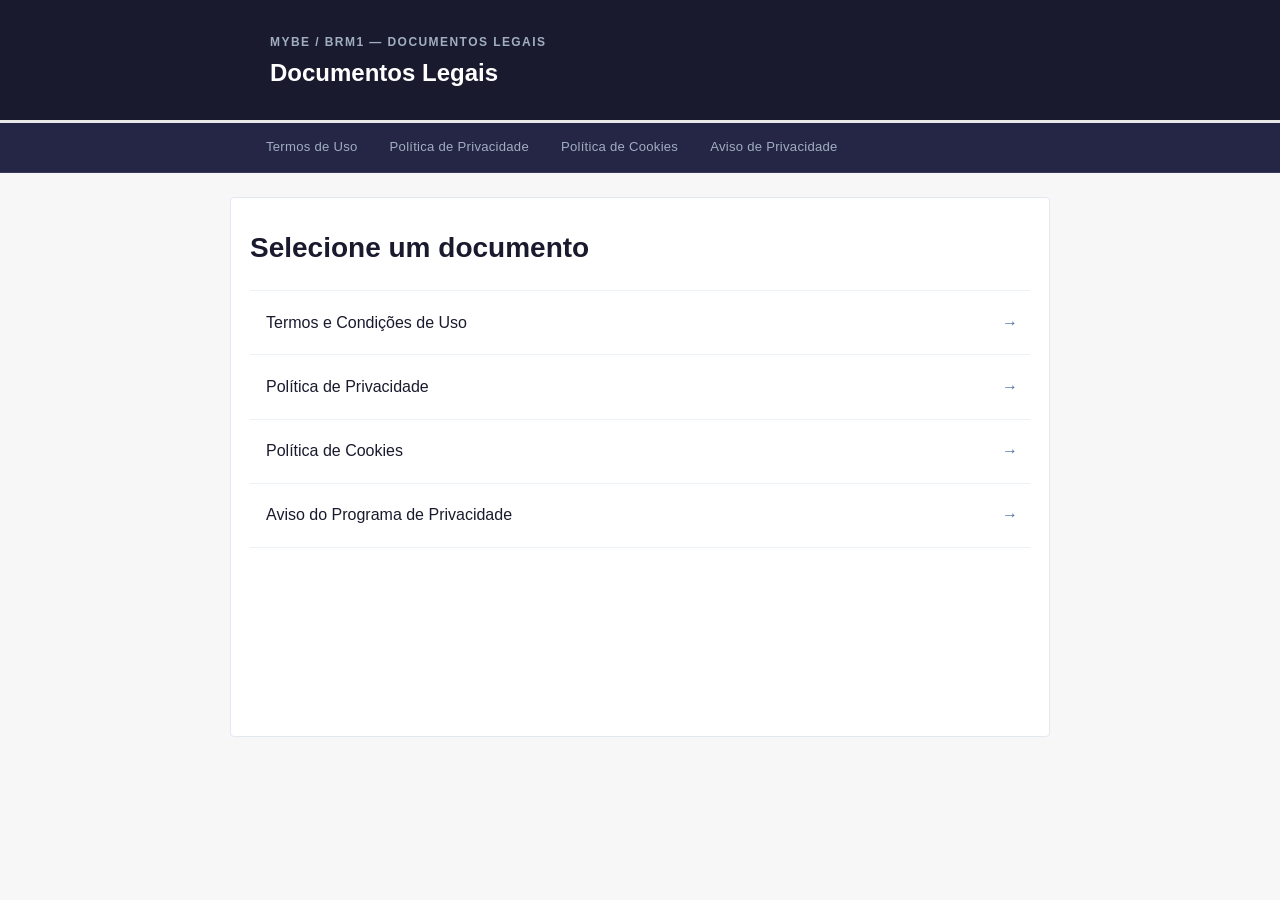
==== commit 2473d4e3: "fix: inline shell styles + add .nojekyll for GitHub Pages" ====
--- a/index.html
+++ b/index.html
@@ -10,6 +10,93 @@
     />
     <meta name="robots" content="noindex, nofollow" />
     <link rel="stylesheet" href="style.css" />
+    <style>
+      /* ── Shell styles — inlined so the page is always styled ── */
+      *, *::before, *::after { box-sizing: border-box; margin: 0; padding: 0; }
+      html { scroll-behavior: smooth; font-size: 16px; }
+      body {
+        font-family: -apple-system, BlinkMacSystemFont, "Segoe UI", Roboto,
+          "Helvetica Neue", Arial, sans-serif;
+        font-size: 1rem; line-height: 1.75;
+        color: #2c2c2c; background-color: #f7f7f7;
+      }
+      .page-wrapper { max-width: 780px; margin: 0 auto; padding: 0 1.25rem; }
+
+      /* Header */
+      .site-header {
+        background-color: #1a1a2e; color: #fff;
+        padding: 2rem 0; border-bottom: 3px solid #e8e8e8;
+      }
+      .site-header .page-wrapper { display: flex; flex-direction: column; gap: .25rem; }
+      .site-header__brand {
+        font-size: .75rem; font-weight: 600; letter-spacing: .12em;
+        text-transform: uppercase; color: #a0aec0;
+      }
+      .site-header__title { font-size: 1.5rem; font-weight: 700; color: #fff; line-height: 1.3; }
+
+      /* Nav bar */
+      .doc-nav { background-color: #252545; border-bottom: 1px solid #3a3a5c; }
+      .doc-nav .page-wrapper { padding-top: 0; padding-bottom: 0; max-width: 820px; }
+      .doc-nav__list { display: flex; flex-wrap: wrap; list-style: none; padding: 0; margin: 0; }
+      .doc-nav__link {
+        display: block; padding: .8rem 1rem; color: #a0aec0;
+        text-decoration: none; font-size: .82rem; font-weight: 500;
+        letter-spacing: .02em; white-space: nowrap;
+        transition: color .15s ease, background-color .15s ease;
+      }
+      .doc-nav__link:hover { color: #fff; background-color: rgba(255,255,255,.07); }
+      .doc-nav__link--active { color: #fff; box-shadow: inset 0 -2px 0 #4a6fa5; }
+
+      /* Content area */
+      .site-main {
+        background-color: #fff;
+        border-left: 1px solid #e2e8f0; border-right: 1px solid #e2e8f0;
+        min-height: 60vh;
+      }
+      .content-body { padding: 2rem 0; }
+      .intro-section__heading {
+        font-size: 1.75rem; font-weight: 700; color: #1a1a2e; line-height: 1.3;
+      }
+
+      /* Home list */
+      .doc-home__list { list-style: none; padding: 0; margin: 0; }
+      .doc-home__list li { border-bottom: 1px solid #edf2f7; }
+      .doc-home__list li:first-child { border-top: 1px solid #edf2f7; }
+      .doc-home__list a {
+        display: flex; align-items: center; justify-content: space-between;
+        padding: 1.1rem .75rem 1.1rem 1rem;
+        color: #1a1a2e; text-decoration: none;
+        font-size: 1rem; font-weight: 500;
+        background-color: #fff;
+        transition: background-color .15s ease, padding-left .15s ease;
+      }
+      .doc-home__list a::after {
+        content: "→"; color: #4a6fa5; font-size: 1rem;
+        flex-shrink: 0; margin-left: 1rem;
+        transition: transform .15s ease;
+      }
+      .doc-home__list a:hover {
+        background-color: #f0f4ff; padding-left: 1.25rem;
+      }
+      .doc-home__list a:hover::after { transform: translateX(3px); }
+
+      /* Footer */
+      .site-footer {
+        background-color: #1a1a2e; color: #a0aec0;
+        padding: 2rem 0; margin-top: 2rem; font-size: .85rem;
+      }
+      .site-footer .page-wrapper { display: flex; flex-direction: column; gap: .4rem; }
+      .site-footer__brand { font-weight: 700; color: #e2e8f0; font-size: .9rem; }
+      .site-footer p { color: #718096; }
+
+      @media (min-width: 900px) {
+        .site-main {
+          border-radius: 4px; border: 1px solid #e2e8f0;
+          margin: 1.5rem auto; max-width: 820px;
+        }
+        body { padding-bottom: 2rem; }
+      }
+    </style>
   </head>
   <body>
     <header class="site-header">
